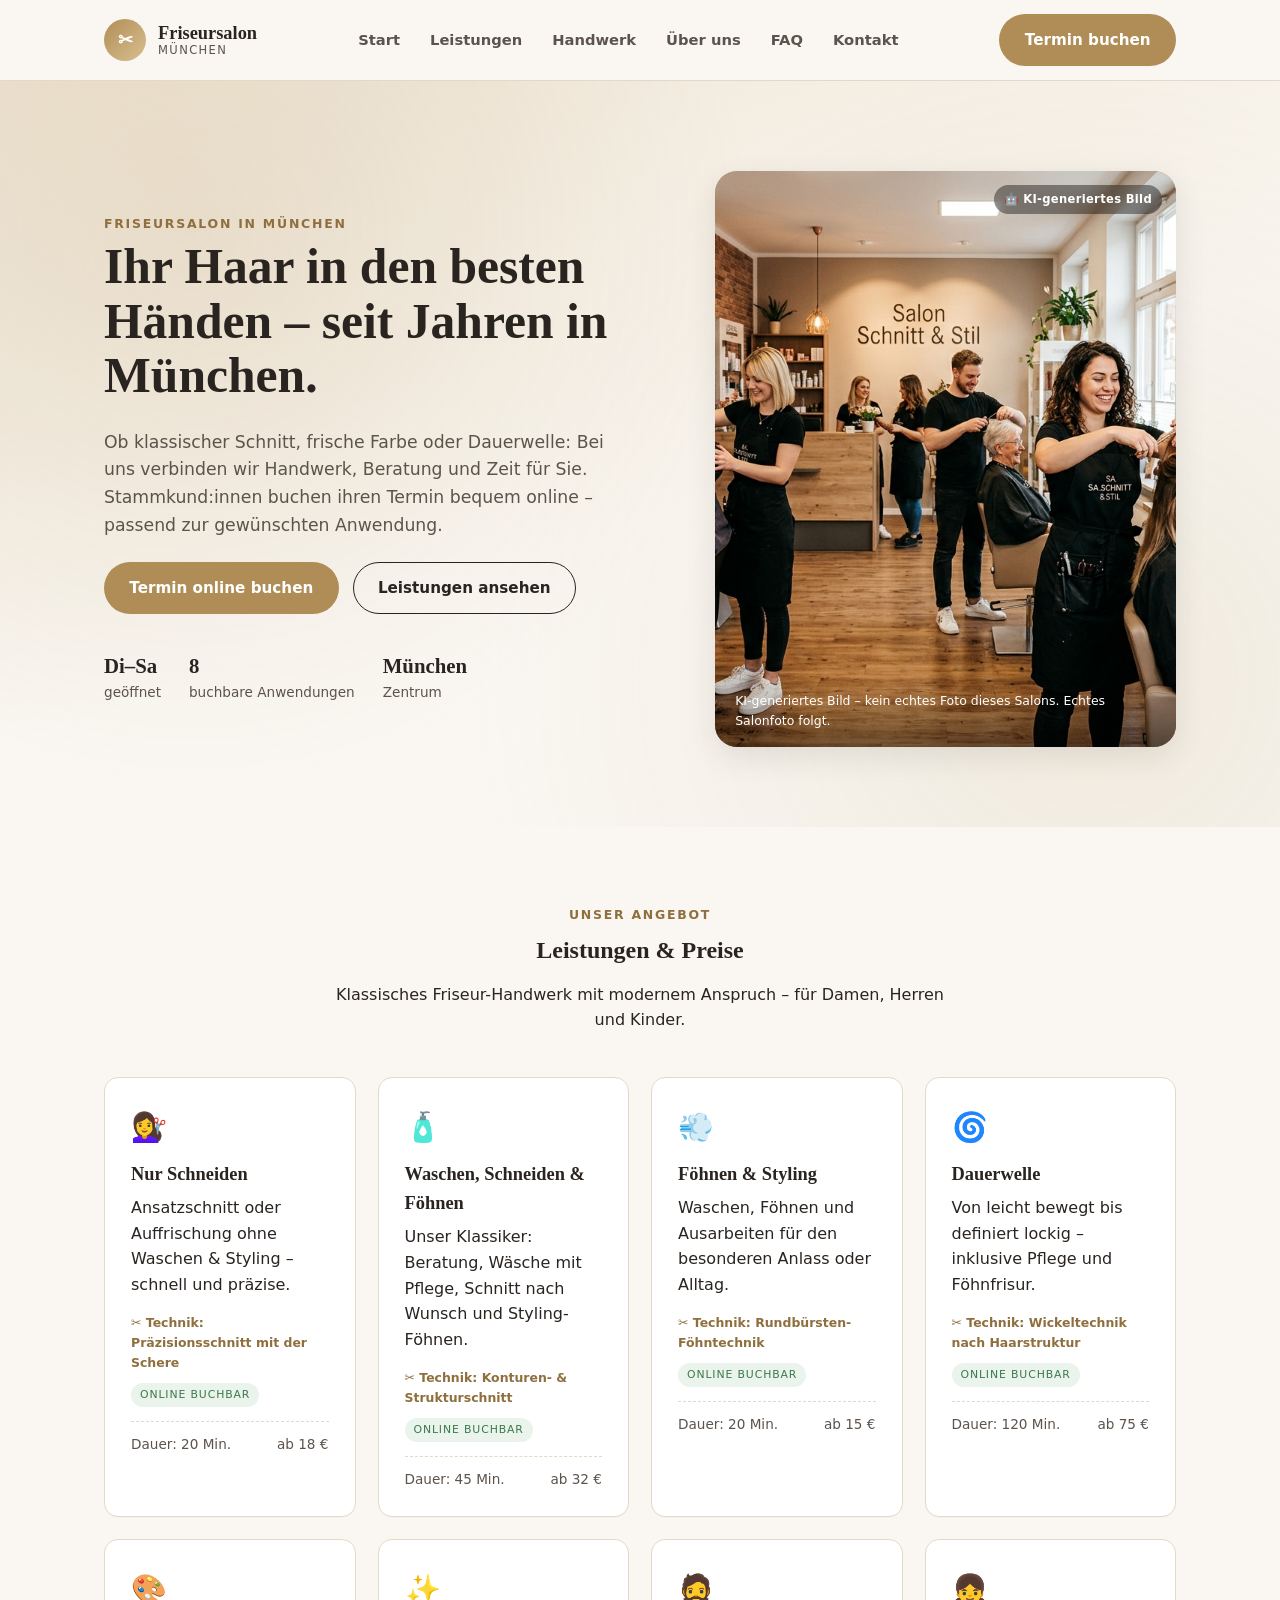
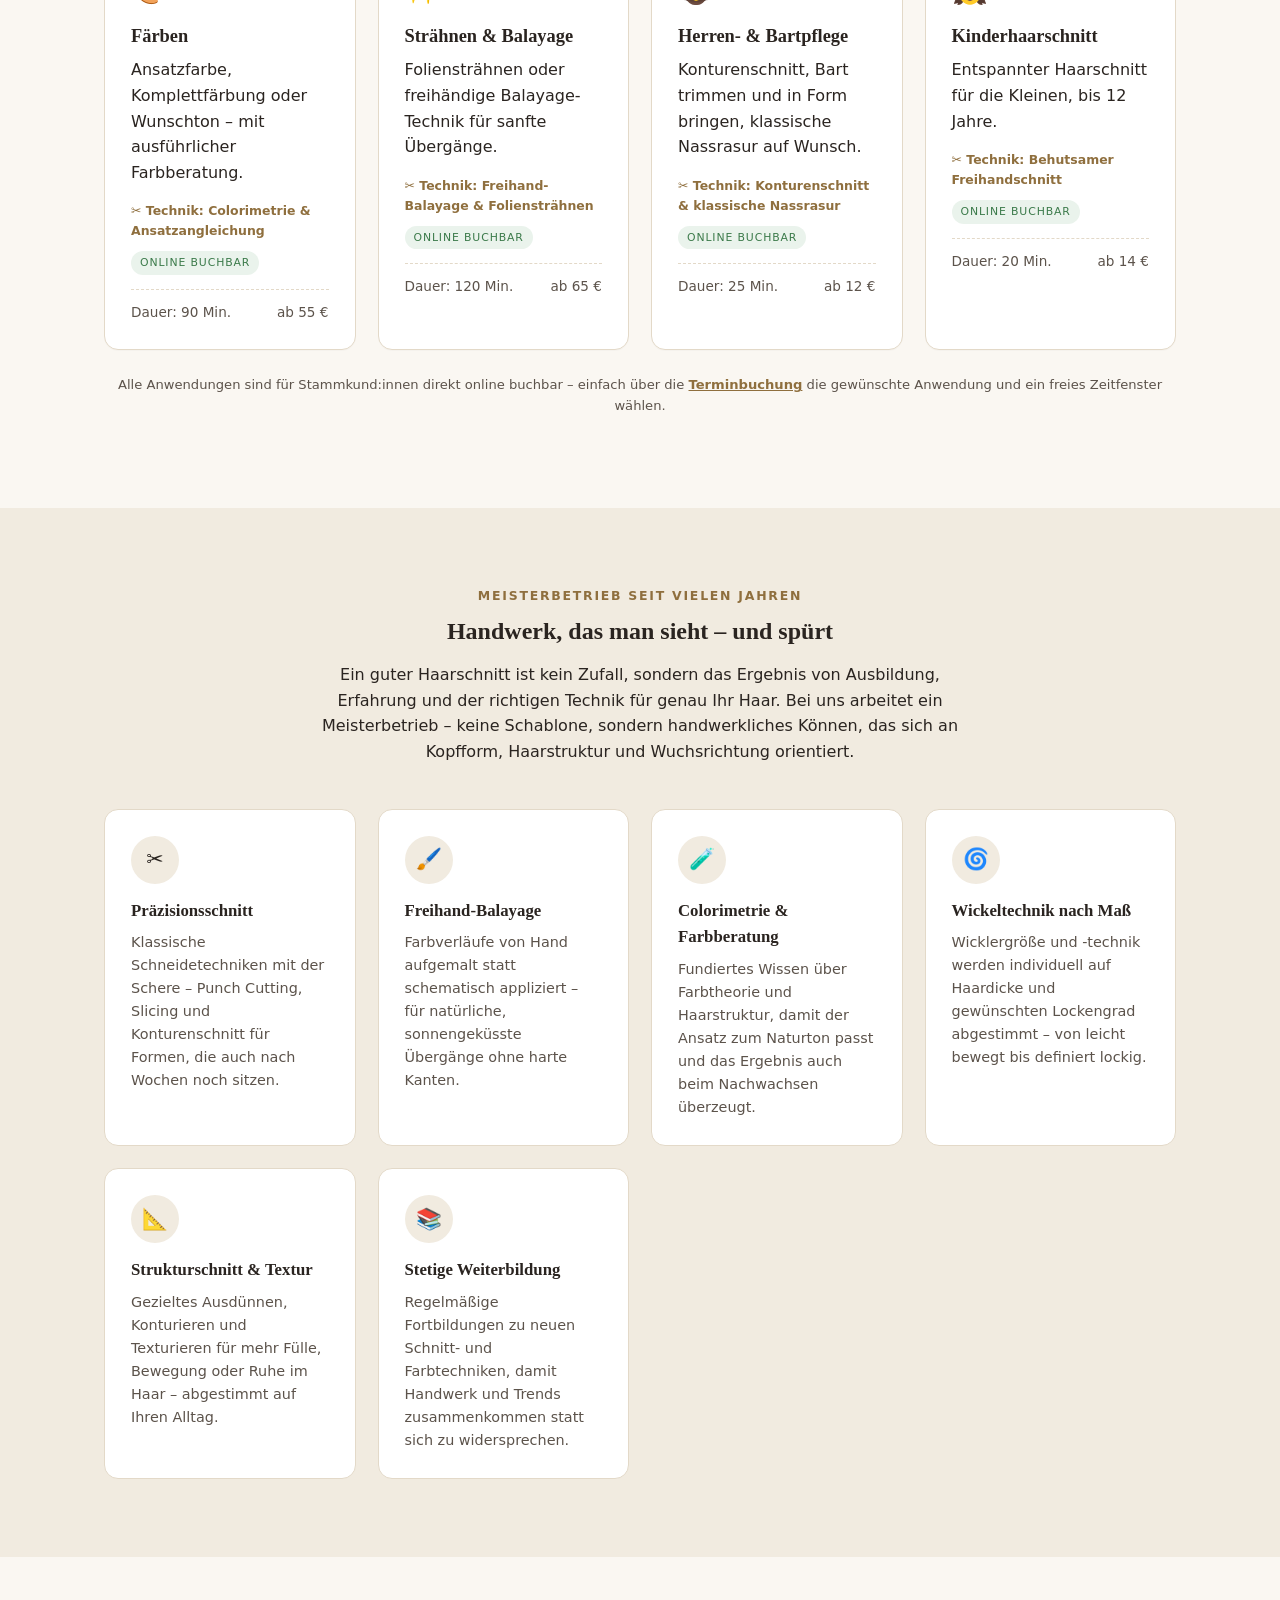
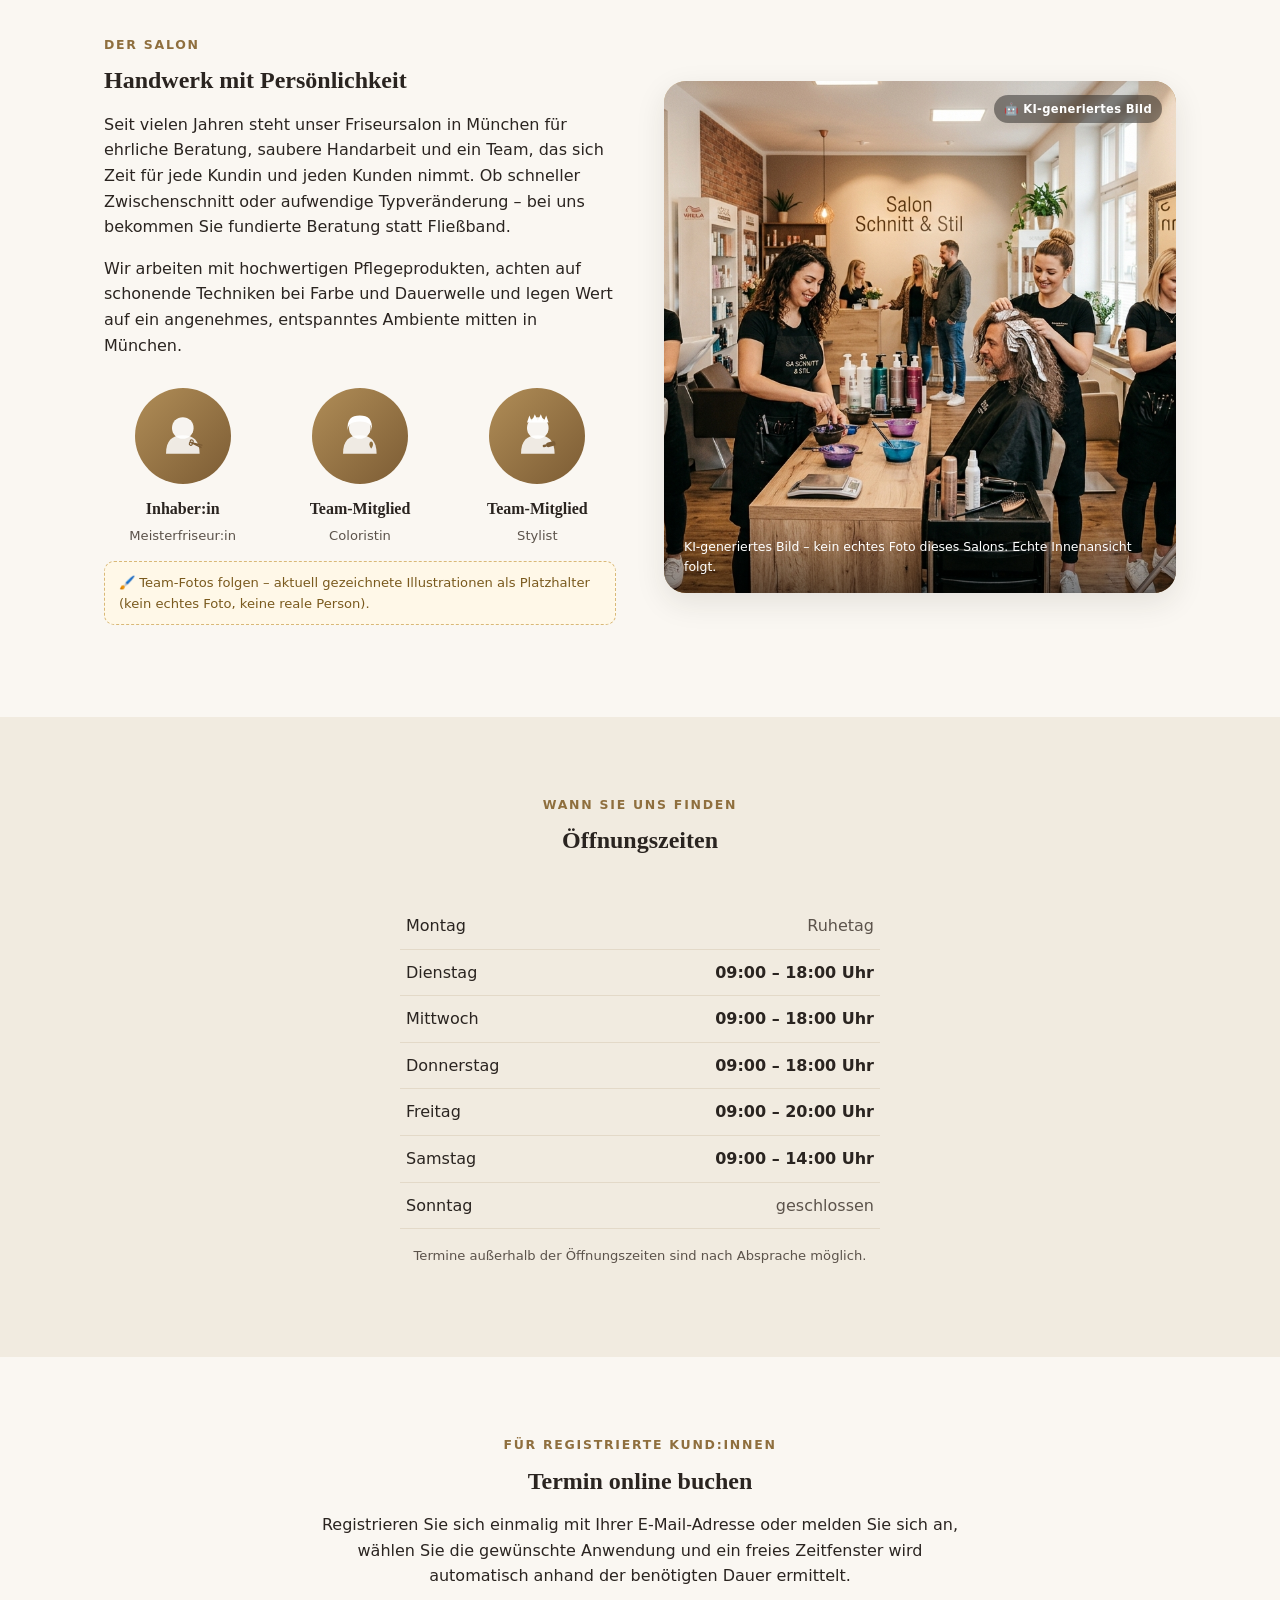
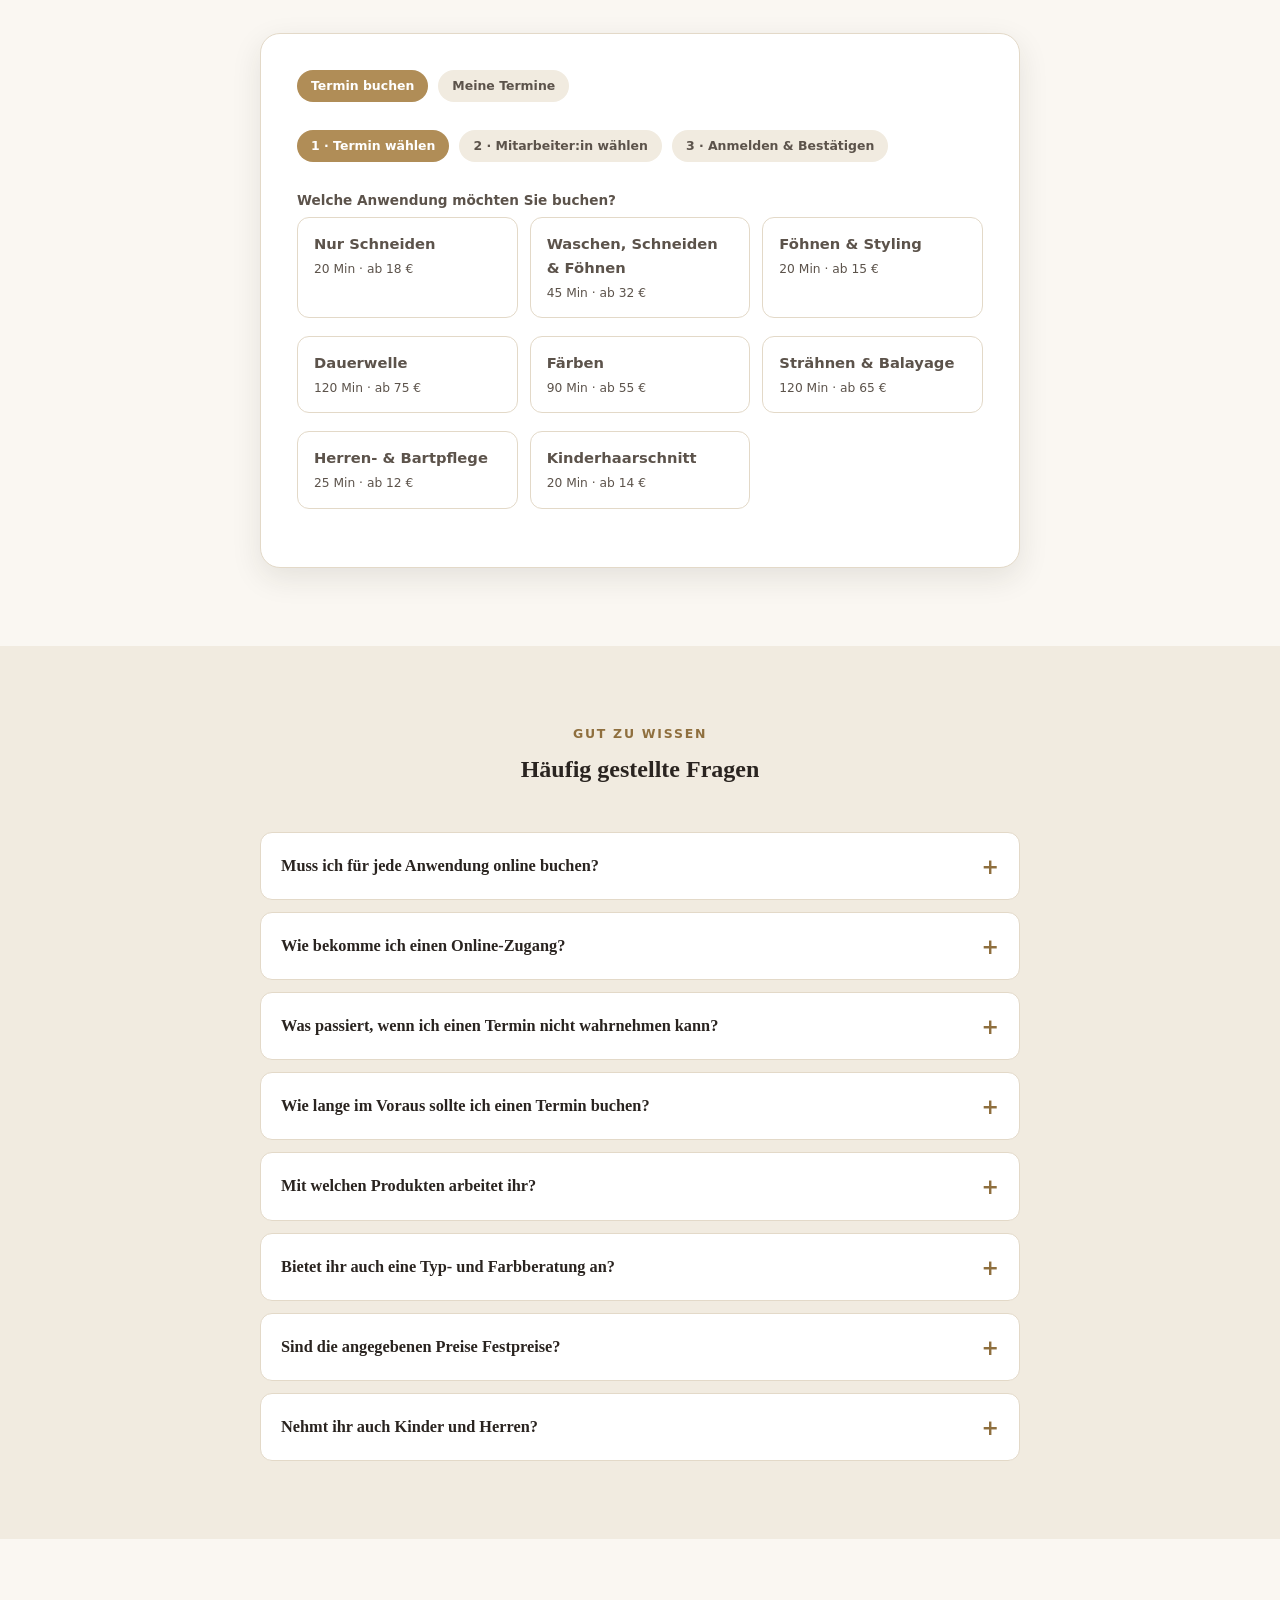
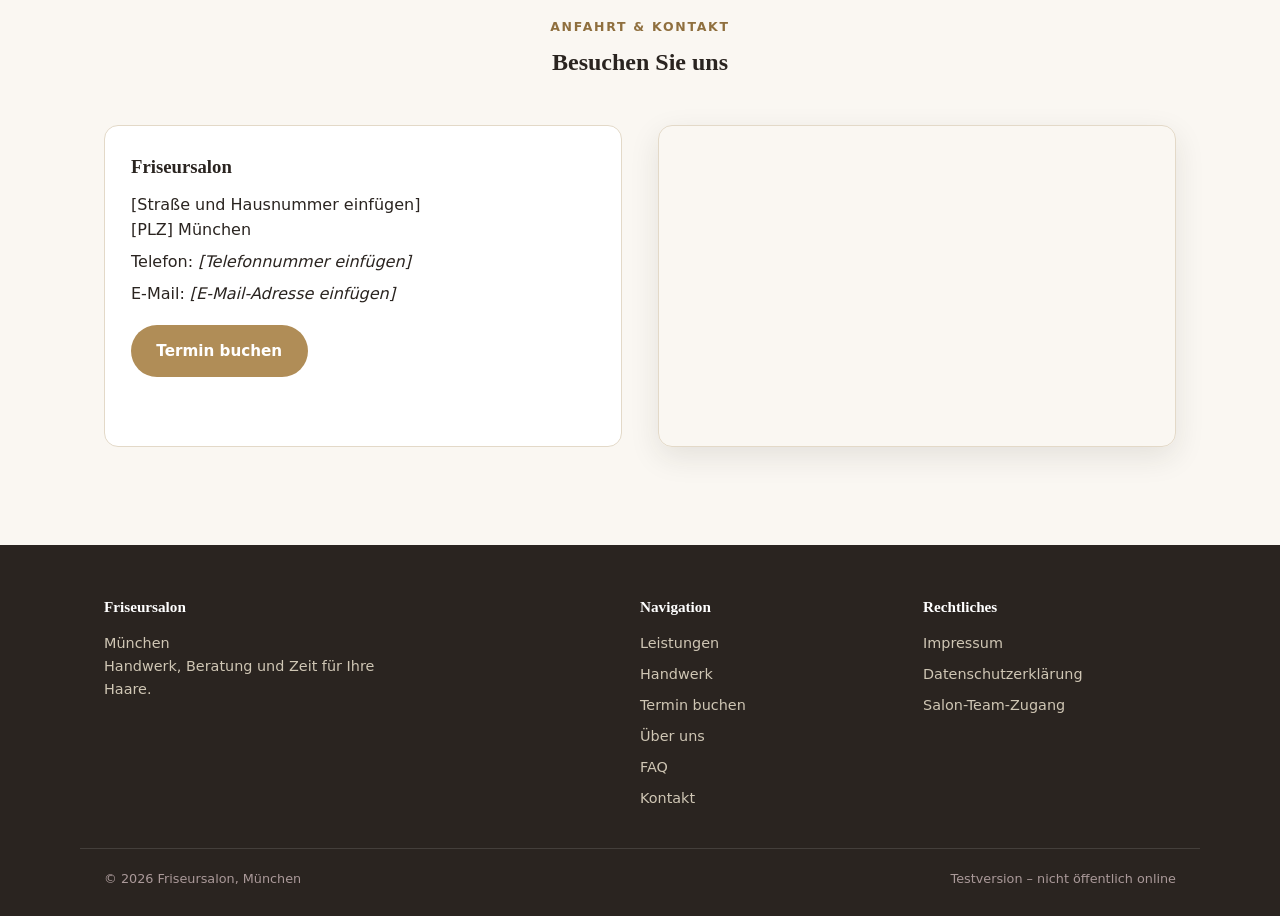
==== test/friseur/index.html @ 2033729d "Friseur-Testseite: Erlaeuterungstext unter dem Hero-Bild entfernen Co-Authored-By: Claude Sonnet 5 <" ====
<!DOCTYPE html>
<html lang="de">
<head>
<meta charset="UTF-8">
<meta name="viewport" content="width=device-width, initial-scale=1.0">
<title>Friseursalon – München</title>
<meta name="description" content="Friseursalon in München. Schneiden, Föhnen, Dauerwelle, Färben – Termine bequem online buchen.">
<meta name="robots" content="noindex, nofollow">
<link rel="icon" href="data:image/svg+xml,%3Csvg xmlns='http://www.w3.org/2000/svg' viewBox='0 0 100 100'%3E%3Ctext y='.9em' font-size='90'%3E%E2%9C%82%EF%B8%8F%3C/text%3E%3C/svg%3E">
<link rel="stylesheet" href="styles.css">
</head>
<body>

<!-- ===================== HEADER / NAV ===================== -->
<header class="site-header">
  <nav class="nav">
    <a href="#home" class="brand">
      <span class="brand-mark">✂</span>
      <span class="brand-text"><strong>Friseursalon</strong><span>München</span></span>
    </a>
    <button class="nav-toggle" id="nav-toggle" aria-label="Menü öffnen">☰</button>
    <ul class="nav-links" id="nav-links">
      <li><a href="#home">Start</a></li>
      <li><a href="#leistungen">Leistungen</a></li>
      <li><a href="#handwerk">Handwerk</a></li>
      <li><a href="#ueber-uns">Über uns</a></li>
      <li><a href="#faq">FAQ</a></li>
      <li><a href="#kontakt">Kontakt</a></li>
    </ul>
    <div class="nav-actions" id="nav-user"></div>
  </nav>
</header>

<main id="site-main">

  <!-- ===================== HERO ===================== -->
  <section id="home" class="hero">
    <div class="container hero-grid">
      <div>
        <span class="eyebrow">Friseursalon in München</span>
        <h1>Ihr Haar in den besten Händen – seit Jahren in München.</h1>
        <p class="lead">
          Ob klassischer Schnitt, frische Farbe oder Dauerwelle: Bei uns
          verbinden wir Handwerk, Beratung und Zeit für Sie. Stammkund:innen buchen
          ihren Termin bequem online – passend zur gewünschten Anwendung.
        </p>
        <div class="hero-cta">
          <a href="#termin" class="btn btn-primary">Termin online buchen</a>
          <a href="#leistungen" class="btn btn-outline">Leistungen ansehen</a>
        </div>
        <div class="hero-meta">
          <div><strong>Di–Sa</strong>geöffnet</div>
          <div><strong>8</strong>buchbare Anwendungen</div>
          <div><strong>München</strong>Zentrum</div>
        </div>
      </div>
      <div>
        <div class="hero-visual hero-visual--photo">
          <span class="illustration-tag">🤖 KI-generiertes Bild</span>
          <img src="images/hero-salon-ki.jpg" alt="KI-generiertes Bild: Friseurteam beim Schneiden und Föhnen im Salon" loading="lazy">
          <div class="caption">KI-generiertes Bild – kein echtes Foto dieses Salons. Echtes Salonfoto folgt.</div>
        </div>
      </div>
    </div>
  </section>

  <!-- ===================== LEISTUNGEN ===================== -->
  <section id="leistungen">
    <div class="container">
      <div class="section-head">
        <span class="eyebrow">Unser Angebot</span>
        <h2>Leistungen &amp; Preise</h2>
        <p>Klassisches Friseur-Handwerk mit modernem Anspruch – für Damen, Herren und Kinder.</p>
      </div>

      <div class="services-grid">
        <div class="service-card">
          <div class="icon">💇‍♀️</div>
          <h3>Nur Schneiden</h3>
          <p>Ansatzschnitt oder Auffrischung ohne Waschen &amp; Styling – schnell und präzise.</p>
          <span class="technique-tag">✂️ Technik: Präzisionsschnitt mit der Schere</span>
          <span class="badge-bookable">Online buchbar</span>
          <div class="meta"><span>Dauer: 20 Min.</span><span>ab 18 €</span></div>
        </div>

        <div class="service-card">
          <div class="icon">🧴</div>
          <h3>Waschen, Schneiden &amp; Föhnen</h3>
          <p>Unser Klassiker: Beratung, Wäsche mit Pflege, Schnitt nach Wunsch und Styling-Föhnen.</p>
          <span class="technique-tag">✂️ Technik: Konturen- &amp; Strukturschnitt</span>
          <span class="badge-bookable">Online buchbar</span>
          <div class="meta"><span>Dauer: 45 Min.</span><span>ab 32 €</span></div>
        </div>

        <div class="service-card">
          <div class="icon">💨</div>
          <h3>Föhnen &amp; Styling</h3>
          <p>Waschen, Föhnen und Ausarbeiten für den besonderen Anlass oder Alltag.</p>
          <span class="technique-tag">✂️ Technik: Rundbürsten-Föhntechnik</span>
          <span class="badge-bookable">Online buchbar</span>
          <div class="meta"><span>Dauer: 20 Min.</span><span>ab 15 €</span></div>
        </div>

        <div class="service-card">
          <div class="icon">🌀</div>
          <h3>Dauerwelle</h3>
          <p>Von leicht bewegt bis definiert lockig – inklusive Pflege und Föhnfrisur.</p>
          <span class="technique-tag">✂️ Technik: Wickeltechnik nach Haarstruktur</span>
          <span class="badge-bookable">Online buchbar</span>
          <div class="meta"><span>Dauer: 120 Min.</span><span>ab 75 €</span></div>
        </div>

        <div class="service-card">
          <div class="icon">🎨</div>
          <h3>Färben</h3>
          <p>Ansatzfarbe, Komplettfärbung oder Wunschton – mit ausführlicher Farbberatung.</p>
          <span class="technique-tag">✂️ Technik: Colorimetrie &amp; Ansatzangleichung</span>
          <span class="badge-bookable">Online buchbar</span>
          <div class="meta"><span>Dauer: 90 Min.</span><span>ab 55 €</span></div>
        </div>

        <div class="service-card">
          <div class="icon">✨</div>
          <h3>Strähnen &amp; Balayage</h3>
          <p>Foliensträhnen oder freihändige Balayage-Technik für sanfte Übergänge.</p>
          <span class="technique-tag">✂️ Technik: Freihand-Balayage &amp; Foliensträhnen</span>
          <span class="badge-bookable">Online buchbar</span>
          <div class="meta"><span>Dauer: 120 Min.</span><span>ab 65 €</span></div>
        </div>

        <div class="service-card">
          <div class="icon">🧔</div>
          <h3>Herren- &amp; Bartpflege</h3>
          <p>Konturenschnitt, Bart trimmen und in Form bringen, klassische Nassrasur auf Wunsch.</p>
          <span class="technique-tag">✂️ Technik: Konturenschnitt &amp; klassische Nassrasur</span>
          <span class="badge-bookable">Online buchbar</span>
          <div class="meta"><span>Dauer: 25 Min.</span><span>ab 12 €</span></div>
        </div>

        <div class="service-card">
          <div class="icon">👧</div>
          <h3>Kinderhaarschnitt</h3>
          <p>Entspannter Haarschnitt für die Kleinen, bis 12 Jahre.</p>
          <span class="technique-tag">✂️ Technik: Behutsamer Freihandschnitt</span>
          <span class="badge-bookable">Online buchbar</span>
          <div class="meta"><span>Dauer: 20 Min.</span><span>ab 14 €</span></div>
        </div>
      </div>

      <p class="hint" style="margin-top:24px; text-align:center;">
        Alle Anwendungen sind für Stammkund:innen direkt online buchbar –
        einfach über die <a href="#termin" style="color:var(--gold-dark); font-weight:600;">Terminbuchung</a> die
        gewünschte Anwendung und ein freies Zeitfenster wählen.
      </p>
    </div>
  </section>

  <!-- ===================== HANDWERK & TECHNIK ===================== -->
  <section id="handwerk" class="alt">
    <div class="container">
      <div class="section-head">
        <span class="eyebrow">Meisterbetrieb seit vielen Jahren</span>
        <h2>Handwerk, das man sieht &ndash; und spürt</h2>
        <p>
          Ein guter Haarschnitt ist kein Zufall, sondern das Ergebnis von Ausbildung, Erfahrung
          und der richtigen Technik für genau Ihr Haar. Bei uns arbeitet ein Meisterbetrieb –
          keine Schablone, sondern handwerkliches Können, das sich an Kopfform, Haarstruktur und
          Wuchsrichtung orientiert.
        </p>
      </div>

      <div class="craft-grid">
        <div class="craft-card">
          <div class="craft-icon">✂️</div>
          <h3>Präzisionsschnitt</h3>
          <p>Klassische Schneidetechniken mit der Schere – Punch Cutting, Slicing und Konturenschnitt
            für Formen, die auch nach Wochen noch sitzen.</p>
        </div>
        <div class="craft-card">
          <div class="craft-icon">🖌️</div>
          <h3>Freihand-Balayage</h3>
          <p>Farbverläufe von Hand aufgemalt statt schematisch appliziert – für natürliche,
            sonnengeküsste Übergänge ohne harte Kanten.</p>
        </div>
        <div class="craft-card">
          <div class="craft-icon">🧪</div>
          <h3>Colorimetrie &amp; Farbberatung</h3>
          <p>Fundiertes Wissen über Farbtheorie und Haarstruktur, damit der Ansatz zum Naturton
            passt und das Ergebnis auch beim Nachwachsen überzeugt.</p>
        </div>
        <div class="craft-card">
          <div class="craft-icon">🌀</div>
          <h3>Wickeltechnik nach Maß</h3>
          <p>Wicklergröße und -technik werden individuell auf Haardicke und gewünschten
            Lockengrad abgestimmt – von leicht bewegt bis definiert lockig.</p>
        </div>
        <div class="craft-card">
          <div class="craft-icon">📐</div>
          <h3>Strukturschnitt &amp; Textur</h3>
          <p>Gezieltes Ausdünnen, Konturieren und Texturieren für mehr Fülle, Bewegung oder
            Ruhe im Haar – abgestimmt auf Ihren Alltag.</p>
        </div>
        <div class="craft-card">
          <div class="craft-icon">📚</div>
          <h3>Stetige Weiterbildung</h3>
          <p>Regelmäßige Fortbildungen zu neuen Schnitt- und Farbtechniken, damit Handwerk und
            Trends zusammenkommen statt sich zu widersprechen.</p>
        </div>
      </div>
    </div>
  </section>

  <!-- ===================== ÜBER UNS ===================== -->
  <section id="ueber-uns">
    <div class="container about-grid">
      <div>
        <span class="eyebrow">Der Salon</span>
        <h2>Handwerk mit Persönlichkeit</h2>
        <p>
          Seit vielen Jahren steht unser Friseursalon in München für
          ehrliche Beratung, saubere Handarbeit und ein Team, das sich Zeit für jede Kundin
          und jeden Kunden nimmt. Ob schneller Zwischenschnitt oder aufwendige Typveränderung –
          bei uns bekommen Sie fundierte Beratung statt Fließband.
        </p>
        <p>
          Wir arbeiten mit hochwertigen Pflegeprodukten, achten auf schonende Techniken bei
          Farbe und Dauerwelle und legen Wert auf ein angenehmes, entspanntes Ambiente
          mitten in München.
        </p>
        <div class="team-grid">
          <div class="team-card">
            <div class="avatar">
              <svg viewBox="0 0 96 96" xmlns="http://www.w3.org/2000/svg" role="img" aria-label="Illustration: Inhaber:in, Meisterfriseur:in">
                <path d="M20 78 C20 56, 30 47, 48 47 C66 47, 76 56, 76 78 Z" fill="rgba(255,255,255,.85)"/>
                <circle cx="48" cy="35" r="18" fill="rgba(255,255,255,.92)"/>
                <path d="M30 30 C30 16, 66 16, 66 30 C 66 24, 58 20, 48 20 C 38 20, 30 24, 30 30 Z" fill="rgba(255,255,255,1)"/>
                <g transform="translate(64,60) rotate(20)">
                  <path d="M0 0 L16 2 M0 0 L16 -2" stroke="#7c5c34" stroke-width="2.4" stroke-linecap="round"/>
                  <circle cx="-2" cy="2" r="2.6" fill="none" stroke="#7c5c34" stroke-width="1.8"/>
                  <circle cx="-2" cy="-2" r="2.6" fill="none" stroke="#7c5c34" stroke-width="1.8"/>
                </g>
              </svg>
            </div>
            <h4>Inhaber:in</h4>
            <span>Meisterfriseur:in</span>
          </div>
          <div class="team-card">
            <div class="avatar">
              <svg viewBox="0 0 96 96" xmlns="http://www.w3.org/2000/svg" role="img" aria-label="Illustration: Team-Mitglied, Coloristin">
                <path d="M20 78 C20 56, 30 47, 48 47 C66 47, 76 56, 76 78 Z" fill="rgba(255,255,255,.85)"/>
                <circle cx="48" cy="35" r="18" fill="rgba(255,255,255,.92)"/>
                <path d="M28 40 C26 20, 34 14, 48 14 C 62 14, 70 20, 68 40 C 68 30, 64 24, 48 24 C 32 24, 28 30, 28 40 Z" fill="rgba(255,255,255,1)"/>
                <path d="M64 62 C64 56, 70 56, 70 62 C 70 66, 67 69, 67 69 C 67 69, 64 66, 64 62 Z" fill="#8f6f3e"/>
              </svg>
            </div>
            <h4>Team-Mitglied</h4>
            <span>Coloristin</span>
          </div>
          <div class="team-card">
            <div class="avatar">
              <svg viewBox="0 0 96 96" xmlns="http://www.w3.org/2000/svg" role="img" aria-label="Illustration: Team-Mitglied, Stylist">
                <path d="M20 78 C20 56, 30 47, 48 47 C66 47, 76 56, 76 78 Z" fill="rgba(255,255,255,.85)"/>
                <circle cx="48" cy="35" r="18" fill="rgba(255,255,255,.92)"/>
                <path d="M30 26 L34 14 L38 24 L43 12 L48 23 L53 12 L58 24 L62 14 L66 26 Z" fill="rgba(255,255,255,1)"/>
                <g transform="translate(62,64) rotate(-15)">
                  <rect x="0" y="-4" width="16" height="8" rx="4" fill="#7c5c34"/>
                  <rect x="-6" y="-2" width="7" height="4" rx="2" fill="#7c5c34"/>
                </g>
              </svg>
            </div>
            <h4>Team-Mitglied</h4>
            <span>Stylist</span>
          </div>
        </div>
        <p class="photo-note">🖌️ Team-Fotos folgen – aktuell gezeichnete Illustrationen als Platzhalter (kein echtes Foto, keine reale Person).</p>
      </div>
      <div>
        <div class="hero-visual hero-visual--photo" style="aspect-ratio:1/1;">
          <span class="illustration-tag">🤖 KI-generiertes Bild</span>
          <img src="images/salon-innen-ki.jpg" alt="KI-generiertes Bild: Innenansicht eines Friseursalons mit Team bei der Arbeit" loading="lazy">
          <div class="caption">KI-generiertes Bild – kein echtes Foto dieses Salons. Echte Innenansicht folgt.</div>
        </div>
      </div>
    </div>
  </section>

  <!-- ===================== ÖFFNUNGSZEITEN ===================== -->
  <section id="oeffnungszeiten" class="alt">
    <div class="container">
      <div class="section-head">
        <span class="eyebrow">Wann Sie uns finden</span>
        <h2>Öffnungszeiten</h2>
      </div>
      <table class="hours-table">
        <tr class="closed"><td>Montag</td><td>Ruhetag</td></tr>
        <tr><td>Dienstag</td><td>09:00 – 18:00 Uhr</td></tr>
        <tr><td>Mittwoch</td><td>09:00 – 18:00 Uhr</td></tr>
        <tr><td>Donnerstag</td><td>09:00 – 18:00 Uhr</td></tr>
        <tr><td>Freitag</td><td>09:00 – 20:00 Uhr</td></tr>
        <tr><td>Samstag</td><td>09:00 – 14:00 Uhr</td></tr>
        <tr class="closed"><td>Sonntag</td><td>geschlossen</td></tr>
      </table>
      <p class="hint" style="text-align:center; margin-top:16px;">
        Termine außerhalb der Öffnungszeiten sind nach Absprache möglich.
      </p>
    </div>
  </section>

  <!-- ===================== TERMINBUCHUNG ===================== -->
  <section id="termin">
    <div class="container">
      <div class="section-head">
        <span class="eyebrow">Für registrierte Kund:innen</span>
        <h2>Termin online buchen</h2>
        <p>Registrieren Sie sich einmalig mit Ihrer E-Mail-Adresse oder melden Sie sich an,
          wählen Sie die gewünschte Anwendung und ein freies Zeitfenster wird automatisch
          anhand der benötigten Dauer ermittelt.</p>
      </div>
      <div class="booking-shell" id="booking-app">
        <!-- wird von script.js befüllt -->
      </div>
    </div>
  </section>

  <!-- ===================== FAQ ===================== -->
  <section id="faq" class="alt">
    <div class="container">
      <div class="section-head">
        <span class="eyebrow">Gut zu wissen</span>
        <h2>Häufig gestellte Fragen</h2>
      </div>
      <div class="faq-list">
        <details class="faq-item">
          <summary>Muss ich für jede Anwendung online buchen?</summary>
          <p>Die Online-Terminbuchung steht aktuell Stammkund:innen mit persönlichem Zugang zur
            Verfügung und deckt alle acht Anwendungen ab, die wir anbieten. Ohne Zugang erreichen
            Sie uns weiterhin ganz klassisch telefonisch oder im Salon.</p>
        </details>
        <details class="faq-item">
          <summary>Wie bekomme ich einen Online-Zugang?</summary>
          <p>Sprechen Sie uns einfach beim nächsten Besuch an oder rufen Sie uns an – wir legen
            Ihnen dann einen persönlichen Zugang für die Terminbuchung an.</p>
        </details>
        <details class="faq-item">
          <summary>Was passiert, wenn ich einen Termin nicht wahrnehmen kann?</summary>
          <p>Stornieren Sie den Termin bitte so früh wie möglich direkt online unter „Meine
            Termine" – dann können wir das Zeitfenster für andere Kund:innen wieder freigeben.</p>
        </details>
        <details class="faq-item">
          <summary>Wie lange im Voraus sollte ich einen Termin buchen?</summary>
          <p>Das hängt von der gewünschten Anwendung und Tageszeit ab. Für aufwendigere Termine
            wie Balayage, Strähnen oder Dauerwelle empfehlen wir, einige Tage im Voraus zu buchen.</p>
        </details>
        <details class="faq-item">
          <summary>Mit welchen Produkten arbeitet ihr?</summary>
          <p>Wir setzen auf hochwertige, professionelle Pflege- und Coloration-Produkte und
            beraten Sie gerne individuell zur passenden Pflege für Ihren Haartyp.</p>
        </details>
        <details class="faq-item">
          <summary>Bietet ihr auch eine Typ- und Farbberatung an?</summary>
          <p>Ja – jede Anwendung beginnt bei uns mit einer kurzen Beratung, damit Schnitt oder
            Farbe wirklich zu Ihrem Typ, Ihrer Haarstruktur und Ihrem Alltag passen.</p>
        </details>
        <details class="faq-item">
          <summary>Sind die angegebenen Preise Festpreise?</summary>
          <p>Die angegebenen Preise sind Richtpreise ab dem genannten Betrag und können je nach
            Haarlänge, -dichte und Aufwand variieren. Den genauen Preis nennen wir Ihnen vor
            Beginn der Behandlung.</p>
        </details>
        <details class="faq-item">
          <summary>Nehmt ihr auch Kinder und Herren?</summary>
          <p>Selbstverständlich – neben Damen-Anwendungen bieten wir eigene Leistungen für Herren
            (Konturenschnitt, Bartpflege, Nassrasur) und einen behutsamen Kinderhaarschnitt an.</p>
        </details>
      </div>
    </div>
  </section>

  <!-- ===================== KONTAKT ===================== -->
  <section id="kontakt">
    <div class="container">
      <div class="section-head">
        <span class="eyebrow">Anfahrt &amp; Kontakt</span>
        <h2>Besuchen Sie uns</h2>
      </div>
      <div class="contact-grid">
        <div class="contact-card">
          <h3>Friseursalon</h3>
          <p>[Straße und Hausnummer einfügen]<br>[PLZ] München</p>
          <p>Telefon: <em>[Telefonnummer einfügen]</em></p>
          <p>E-Mail: <em>[E-Mail-Adresse einfügen]</em></p>
          <p style="margin-top:18px;"><a href="#termin" class="btn btn-primary">Termin buchen</a></p>
        </div>
        <div class="map-embed">
          <iframe
            title="Karte München"
            src="https://www.openstreetmap.org/export/embed.html?bbox=11.4300%2C48.0600%2C11.7200%2C48.2200&layer=mapnik"
            loading="lazy">
          </iframe>
        </div>
      </div>
    </div>
  </section>

</main>

<!-- ===================== IMPRESSUM (eigene Seite) ===================== -->
<div id="impressum" class="legal-page hidden">
  <div class="container">
    <a href="#home" class="legal-back">← Zurück zur Startseite</a>
    <h1>Impressum</h1>

    <h2>Angaben gemäß § 5 Digitale-Dienste-Gesetz (DDG)</h2>
    <p>
      [Name des Betriebs einfügen]<br>
      [Inhaber:in einfügen]<br>
      [Straße und Hausnummer einfügen]<br>
      [PLZ] München
    </p>

    <h2>Kontakt</h2>
    <p>
      Telefon: [Telefonnummer einfügen]<br>
      E-Mail: [E-Mail-Adresse einfügen]
    </p>

    <h2>Umsatzsteuer-ID</h2>
    <p>
      Umsatzsteuer-Identifikationsnummer gemäß § 27a Umsatzsteuergesetz:<br>
      [USt-IdNr. einfügen, falls vorhanden]
    </p>
    <p class="hint">
      Hinweis: Ab Dezember 2026 wird zusätzlich die Angabe einer bundeseinheitlichen
      Wirtschafts-Identifikationsnummer (W-IdNr.) im Impressum verpflichtend. Sobald diese
      vom Bundeszentralamt für Steuern vergeben wurde, bitte hier ergänzen.
    </p>

    <h2>Zuständige Handwerkskammer</h2>
    <p>
      [Name und Anschrift der zuständigen Handwerkskammer einfügen]<br>
      [Betriebsnummer / Eintragung einfügen, falls zutreffend]
    </p>

    <h2>Berufsbezeichnung und berufsrechtliche Regelungen</h2>
    <p>
      Berufsbezeichnung: Friseurmeister, verliehen in der Bundesrepublik Deutschland.<br>
      Das Friseurhandwerk ist ein zulassungspflichtiges Handwerk der Anlage A zur
      Handwerksordnung (HwO). Es gelten die berufsrechtlichen Regelungen der
      Handwerksordnung, einsehbar unter
      <a href="https://www.gesetze-im-internet.de/hwo/" target="_blank" rel="noopener">www.gesetze-im-internet.de/hwo</a>,
      erlassen durch die Bundesrepublik Deutschland.
    </p>

    <h2>Redaktionell verantwortlich</h2>
    <p>[Name einfügen], Anschrift wie oben.</p>

    <h2>EU-Streitschlichtung</h2>
    <p>
      Die frühere EU-Plattform zur Online-Streitbeilegung (OS-Plattform) wurde von der
      Europäischen Kommission zum 20. Juli 2025 endgültig abgeschaltet (Verordnung (EU)
      2024/3228); ein entsprechender Hinweis- und Verlinkungspflicht besteht seitdem nicht
      mehr. Bei Fragen oder Beschwerden erreichen Sie uns direkt über die oben genannten
      Kontaktdaten.
    </p>

    <h2>Verbraucherstreitbeilegung / Universalschlichtungsstelle</h2>
    <p>
      Wir sind nicht bereit oder verpflichtet, an Streitbeilegungsverfahren vor einer
      Verbraucherschlichtungsstelle teilzunehmen. <em>[bitte prüfen und ggf. anpassen]</em>
    </p>

    <div class="alert alert-info" style="margin-top:30px;">
      Hinweis: Dies ist ein <strong>Muster-Impressum</strong> für den ersten Testlauf. Bitte die
      eckig geklammerten Platzhalter mit den echten Firmendaten (genaue Adresse, Telefon,
      E-Mail, ggf. USt-IdNr. und Handwerkskammer-Eintragung) ersetzen, bevor die Seite live geht.
      Stand und Rechtsgrundlage orientieren sich an der
      <a href="https://www.deutsche-handwerks-zeitung.de/impressum-wer-es-braucht-und-was-drinstehen-muss-168678/" target="_blank" rel="noopener">DHZ-Fachartikel vom 31.01.2026</a>
      (u. a. TMG → DDG, Wegfall der EU-Streitschlichtung, W-IdNr. ab Dezember 2026).
    </div>
  </div>
</div>

<!-- ===================== DATENSCHUTZ (eigene Seite) ===================== -->
<div id="datenschutz" class="legal-page hidden">
  <div class="container">
    <a href="#home" class="legal-back">← Zurück zur Startseite</a>
    <h1>Datenschutzerklärung</h1>

    <h2>1. Verantwortlicher</h2>
    <p>
      Verantwortlicher im Sinne der Datenschutz-Grundverordnung (DSGVO) ist:<br>
      [Name einfügen], Friseursalon, [Straße und Hausnummer einfügen], [PLZ] München<br>
      Telefon: [Telefonnummer einfügen] · E-Mail: [E-Mail-Adresse einfügen]
    </p>

    <h2>2. Allgemeines zur Datenverarbeitung</h2>
    <p>
      Wir verarbeiten personenbezogene Daten unserer Nutzer grundsätzlich nur, soweit dies zur
      Bereitstellung einer funktionsfähigen Website sowie unserer Inhalte und Leistungen
      erforderlich ist. Die Verarbeitung erfolgt regelmäßig nur nach Einwilligung des Nutzers
      (Art. 6 Abs. 1 lit. a DSGVO) oder auf gesetzlicher Grundlage (Art. 6 Abs. 1 lit. b, f DSGVO).
    </p>

    <h2>3. Hosting &amp; Server-Logfiles</h2>
    <p>
      Beim Aufruf dieser Website erhebt der Hosting-Anbieter automatisch Informationen in
      sogenannten Server-Logfiles, die Ihr Browser übermittelt (z. B. IP-Adresse, Datum und
      Uhrzeit der Anfrage, verwendeter Browser). Eine Zusammenführung dieser Daten mit anderen
      Datenquellen findet nicht statt. <em>[Hosting-Anbieter nach Auswahl ergänzen]</em>
    </p>

    <h2>4. Terminbuchung für registrierte Kund:innen</h2>
    <p>
      Für die Online-Terminbuchung ist eine einmalige Registrierung mit E-Mail-Adresse und
      selbst gewähltem Passwort erforderlich. Verarbeitet werden dabei: Anmeldedaten
      (E-Mail-Adresse), Name, gebuchte Anwendung sowie Datum und Uhrzeit des Termins. Diese
      Daten werden ausschließlich zur Terminverwaltung und -bestätigung genutzt (Art. 6
      Abs. 1 lit. b DSGVO – Erfüllung des Behandlungsvertrags) und nicht an Dritte
      weitergegeben.
    </p>
    <p>
      Anmelde- und Buchungsdaten werden bei unserem Datenbank-Dienstleister
      <strong>Supabase</strong> (Supabase Inc.) serverseitig gespeichert und durch
      Zugriffsregeln (Row-Level-Security) so abgesichert, dass jede Person ausschließlich
      ihre eigenen Daten einsehen kann. <em>[Serverstandort/Subunternehmer-Vereinbarung
      (AVV) mit Supabase nach Einrichtung ergänzen]</em>
    </p>

    <h2>5. Kontaktaufnahme</h2>
    <p>
      Bei Kontaktaufnahme per Telefon oder E-Mail werden die uns mitgeteilten Daten (u. a.
      Kontaktdaten, Nachrichteninhalt) zur Bearbeitung der Anfrage gespeichert und verarbeitet
      (Art. 6 Abs. 1 lit. b, f DSGVO).
    </p>

    <h2>6. Externe Kartenanzeige (OpenStreetMap)</h2>
    <p>
      Zur Darstellung unseres Standorts binden wir eine Karte von OpenStreetMap ein. Beim
      Aufruf dieser Seite kann eine Verbindung zu Servern der OpenStreetMap Foundation
      hergestellt und dabei Ihre IP-Adresse übertragen werden. Weitere Informationen:
      <a href="https://wiki.osmfoundation.org/wiki/Privacy_Policy" target="_blank" rel="noopener">
        osmfoundation.org/Privacy_Policy</a>.
    </p>

    <h2>7. Ihre Rechte</h2>
    <p>
      Sie haben jederzeit das Recht auf Auskunft, Berichtigung, Löschung, Einschränkung der
      Verarbeitung, Datenübertragbarkeit sowie Widerspruch gegen die Verarbeitung Ihrer
      personenbezogenen Daten. Wenden Sie sich hierzu an die oben genannte Kontaktadresse.
      Zudem besteht ein Beschwerderecht bei der zuständigen Aufsichtsbehörde.
    </p>

    <h2>8. Speicherdauer</h2>
    <p>
      Personenbezogene Daten werden nur so lange gespeichert, wie es für die genannten Zwecke
      erforderlich ist oder gesetzliche Aufbewahrungsfristen dies vorschreiben.
    </p>

    <div class="alert alert-info" style="margin-top:30px;">
      Hinweis: Dies ist eine <strong>Muster-Datenschutzerklärung</strong> für den ersten
      Testlauf, orientiert an gängigen Vorlagen für Friseur-/Dienstleistungswebseiten.
      Vor dem Livegang sollte sie an die tatsächlich eingesetzten Tools (Hosting, ggf.
      echtes Buchungssystem, Newsletter etc.) angepasst und juristisch geprüft werden.
    </div>
  </div>
</div>

<!-- ===================== SALON-TEAM: ALLE BUCHUNGEN EINES TAGES ===================== -->
<div id="salon" class="legal-page hidden">
  <div class="container">
    <a href="#home" class="legal-back">← Zurück zur Startseite</a>
    <h1>Salon-Übersicht</h1>
    <p class="hint" style="margin-bottom:24px;">
      Interner Bereich fürs Team – hier sehen Sie alle gebuchten Termine aller Kund:innen für einen Tag.
    </p>
    <div class="booking-shell" id="admin-app" style="margin:0;">
      <!-- wird von script.js befüllt -->
    </div>
  </div>
</div>

<!-- ===================== FOOTER ===================== -->
<footer>
  <div class="container footer-grid">
    <div>
      <h4>Friseursalon</h4>
      <p style="color:#cfc6b4; font-size:.9rem; max-width:32ch;">
        München<br>
        Handwerk, Beratung und Zeit für Ihre Haare.
      </p>
    </div>
    <div>
      <h4>Navigation</h4>
      <a href="#leistungen">Leistungen</a>
      <a href="#handwerk">Handwerk</a>
      <a href="#termin">Termin buchen</a>
      <a href="#ueber-uns">Über uns</a>
      <a href="#faq">FAQ</a>
      <a href="#kontakt">Kontakt</a>
    </div>
    <div>
      <h4>Rechtliches</h4>
      <a href="#impressum">Impressum</a>
      <a href="#datenschutz">Datenschutzerklärung</a>
      <a href="#salon">Salon-Team-Zugang</a>
    </div>
  </div>
  <div class="container footer-bottom">
    <span>© <span id="year"></span> Friseursalon, München</span>
    <span>Testversion – nicht öffentlich online</span>
  </div>
</footer>

<script src="script.js"></script>
</body>
</html>
---- test/friseur/styles.css ----
/* ===========================================================
   Friseursalon Andreas Graf – Stylesheet
   =========================================================== */

:root{
  --gold: #b08d57;
  --gold-dark: #8f6f3e;
  --ink: #2a2420;
  --ink-soft: #5c534b;
  --paper: #faf7f2;
  --paper-alt: #f1ebe0;
  --line: #e3d9c8;
  --white: #ffffff;
  --danger: #b23b3b;
  --ok: #3b7a4a;
  --radius: 14px;
  --shadow: 0 10px 30px rgba(42,36,32,0.10);
  --serif: "Playfair Display", Georgia, "Times New Roman", serif;
  --sans: "Segoe UI", system-ui, -apple-system, Roboto, Helvetica, Arial, sans-serif;
}

*{box-sizing:border-box;}
html{scroll-behavior:smooth;}
body{
  margin:0;
  font-family:var(--sans);
  color:var(--ink);
  background:var(--paper);
  line-height:1.6;
}
h1,h2,h3,h4{
  font-family:var(--serif);
  font-weight:700;
  color:var(--ink);
  margin:0 0 .5em;
}
p{margin:0 0 1em;}
a{color:inherit;}
img{max-width:100%;display:block;}
.container{
  width:100%;
  max-width:1120px;
  margin:0 auto;
  padding:0 24px;
}
.eyebrow{
  text-transform:uppercase;
  letter-spacing:.14em;
  font-size:.78rem;
  color:var(--gold-dark);
  font-weight:600;
  margin-bottom:.5em;
  display:block;
}
.btn{
  display:inline-flex;
  align-items:center;
  gap:.5em;
  padding:.85em 1.6em;
  border-radius:999px;
  border:1px solid transparent;
  font-weight:600;
  font-size:.95rem;
  cursor:pointer;
  text-decoration:none;
  transition:transform .15s ease, box-shadow .15s ease, background .15s ease;
}
.btn-primary{background:var(--gold); color:#fff;}
.btn-primary:hover{background:var(--gold-dark); transform:translateY(-1px); box-shadow:var(--shadow);}
.btn-outline{background:transparent; border-color:var(--ink); color:var(--ink);}
.btn-outline:hover{background:var(--ink); color:#fff;}
.btn-light{background:#fff; color:var(--ink); border-color:var(--line);}
.btn-light:hover{border-color:var(--gold);}
.btn[disabled]{opacity:.45; cursor:not-allowed; transform:none !important;}

/* ---------- Header ---------- */
.site-header{
  position:sticky; top:0; z-index:100;
  background:rgba(250,247,242,.92);
  backdrop-filter:blur(8px);
  border-bottom:1px solid var(--line);
}
.nav{
  display:flex; align-items:center; justify-content:space-between;
  padding:14px 24px;
  max-width:1120px; margin:0 auto;
}
.brand{display:flex; align-items:center; gap:12px; text-decoration:none;}
.brand-mark{
  width:42px; height:42px; border-radius:50%;
  background:linear-gradient(135deg, var(--gold), #d9c08f);
  display:flex; align-items:center; justify-content:center;
  color:#fff; font-family:var(--serif); font-weight:700; font-size:1.1rem;
}
.brand-text{line-height:1.15;}
.brand-text strong{display:block; font-family:var(--serif); font-size:1.15rem;}
.brand-text span{display:block; font-size:.72rem; letter-spacing:.12em; text-transform:uppercase; color:var(--ink-soft);}
.nav-links{display:flex; gap:26px; list-style:none; margin:0; padding:0;}
.nav-links a{
  text-decoration:none; font-size:.92rem; font-weight:600; color:var(--ink-soft);
  padding:6px 2px; border-bottom:2px solid transparent;
}
.nav-links a:hover{color:var(--ink); border-color:var(--gold);}
.nav-actions{display:flex; align-items:center; gap:12px;}
.nav-toggle{display:none; background:none; border:none; font-size:1.6rem; cursor:pointer;}

@media (max-width:860px){
  .nav-links{
    position:fixed; inset:64px 0 auto 0; background:var(--paper);
    flex-direction:column; padding:20px 24px; gap:14px;
    border-bottom:1px solid var(--line); box-shadow:var(--shadow);
    transform:translateY(-130%); transition:transform .25s ease;
  }
  .nav-links.open{transform:translateY(0);}
  .nav-toggle{display:block;}
}

/* ---------- Hero ---------- */
.hero{
  position:relative;
  padding:90px 0 80px;
  background:
    radial-gradient(circle at 15% 20%, rgba(176,141,87,.16), transparent 45%),
    radial-gradient(circle at 85% 80%, rgba(176,141,87,.12), transparent 50%),
    linear-gradient(160deg, #efe6d6 0%, #faf7f2 55%);
  overflow:hidden;
}
.hero-grid{
  display:grid; grid-template-columns:1.1fr .9fr; gap:48px; align-items:center;
}
@media (max-width:900px){.hero-grid{grid-template-columns:1fr;}}
.hero h1{font-size:clamp(2.1rem, 4vw, 3.1rem); line-height:1.1;}
.hero .lead{font-size:1.08rem; color:var(--ink-soft); max-width:46ch;}
.hero-cta{display:flex; gap:14px; flex-wrap:wrap; margin-top:1.4em;}
.hero-meta{
  margin-top:2.2em; display:flex; gap:28px; flex-wrap:wrap;
}
.hero-meta div{font-size:.85rem; color:var(--ink-soft);}
.hero-meta strong{display:block; font-family:var(--serif); font-size:1.3rem; color:var(--ink);}

.hero-visual{
  position:relative; border-radius:22px; overflow:hidden; box-shadow:var(--shadow);
  aspect-ratio:4/5; background:
    linear-gradient(135deg, #d9c08f 0%, #b08d57 45%, #7c5c34 100%);
}
.hero-visual::before{
  content:"";
  position:absolute; inset:0;
  background-image:
    repeating-linear-gradient(115deg, rgba(255,255,255,.08) 0 2px, transparent 2px 34px);
}
.hero-visual .scissors{
  position:absolute; inset:0; display:flex; align-items:center; justify-content:center;
  font-size:5.5rem; color:rgba(255,255,255,.85);
}
.hero-visual .scene-illustration{
  position:absolute; inset:0; width:100%; height:100%;
}
.hero-visual--photo img{
  position:absolute; inset:0; width:100%; height:100%; object-fit:cover;
}
.hero-visual .caption{
  position:absolute; left:0; right:0; bottom:0;
  padding:16px 20px; font-size:.78rem; color:#fff;
  background:linear-gradient(0deg, rgba(0,0,0,.45), transparent);
}
.illustration-tag{
  position:absolute; top:14px; right:14px; z-index:2;
  background:rgba(0,0,0,.4); color:#fff; backdrop-filter:blur(4px);
  font-size:.72rem; font-weight:600; letter-spacing:.03em;
  padding:5px 10px; border-radius:999px;
  display:inline-flex; align-items:center; gap:5px;
}
.avatar .illustration-tag{
  position:static; display:none;
}
.avatar svg{width:60%; height:60%;}

.photo-note{
  background:#fff8e8; border:1px dashed #d9b978; color:#7a5a1e;
  font-size:.82rem; padding:10px 14px; border-radius:10px; margin-top:14px;
}

/* ---------- Section shell ---------- */
section{padding:78px 0;}
.section-head{max-width:640px; margin:0 auto 44px; text-align:center;}
.section-head.left{margin-left:0; text-align:left;}
.alt{background:var(--paper-alt);}

/* ---------- Leistungen ---------- */
.services-grid{
  display:grid; grid-template-columns:repeat(auto-fit, minmax(240px,1fr)); gap:22px;
}
.service-card{
  background:#fff; border:1px solid var(--line); border-radius:var(--radius);
  padding:26px; box-shadow:0 1px 0 rgba(0,0,0,.02);
  transition:box-shadow .2s ease, transform .2s ease;
}
.service-card:hover{box-shadow:var(--shadow); transform:translateY(-3px);}
.service-card .icon{font-size:1.8rem; margin-bottom:10px;}
.service-card h3{font-size:1.15rem; margin-bottom:.3em;}
.service-card .meta{
  display:flex; justify-content:space-between; font-size:.85rem;
  color:var(--ink-soft); margin-top:14px; border-top:1px dashed var(--line); padding-top:12px;
}
.badge-bookable{
  display:inline-block; font-size:.68rem; text-transform:uppercase; letter-spacing:.08em;
  background:#eaf3ec; color:var(--ok); padding:3px 9px; border-radius:999px; margin-top:10px;
}
.technique-tag{
  display:block; font-size:.78rem; color:var(--gold-dark); font-weight:600; margin-top:12px;
}

/* ---------- Handwerk & Technik ---------- */
.craft-grid{
  display:grid; grid-template-columns:repeat(auto-fit, minmax(230px,1fr)); gap:22px; margin-top:10px;
}
.craft-card{
  background:#fff; border:1px solid var(--line); border-radius:var(--radius);
  padding:26px; text-align:left; transition:box-shadow .2s ease, transform .2s ease;
}
.craft-card:hover{box-shadow:var(--shadow); transform:translateY(-3px);}
.craft-icon{
  width:48px; height:48px; border-radius:50%; background:var(--paper-alt);
  display:flex; align-items:center; justify-content:center; font-size:1.3rem; margin-bottom:14px;
}
.craft-card h3{font-size:1.05rem; margin-bottom:.4em;}
.craft-card p{font-size:.9rem; color:var(--ink-soft); margin:0;}

/* ---------- FAQ ---------- */
.faq-list{max-width:760px; margin:0 auto; display:flex; flex-direction:column; gap:12px;}
.faq-item{
  background:#fff; border:1px solid var(--line); border-radius:12px; padding:6px 20px;
}
.faq-item summary{
  cursor:pointer; padding:14px 0; font-weight:600; font-family:var(--serif); font-size:1.02rem;
  list-style:none; position:relative; padding-right:28px;
}
.faq-item summary::-webkit-details-marker{display:none;}
.faq-item summary::after{
  content:"+"; position:absolute; right:0; top:12px; font-size:1.3rem; color:var(--gold-dark);
  font-family:var(--sans); transition:transform .2s ease;
}
.faq-item[open] summary::after{content:"–";}
.faq-item p{color:var(--ink-soft); font-size:.92rem; padding-bottom:16px; margin:0;}

.price-table{width:100%; border-collapse:collapse; margin-top:10px; font-size:.94rem;}
.price-table th, .price-table td{padding:12px 10px; border-bottom:1px solid var(--line); text-align:left;}
.price-table th{color:var(--ink-soft); font-weight:600; font-size:.8rem; text-transform:uppercase; letter-spacing:.06em;}
.price-table td:last-child, .price-table th:last-child{text-align:right;}

/* ---------- Über uns / Team ---------- */
.about-grid{display:grid; grid-template-columns:1fr 1fr; gap:48px; align-items:center;}
@media (max-width:860px){.about-grid{grid-template-columns:1fr;}}
.team-grid{display:grid; grid-template-columns:repeat(auto-fit,minmax(150px,1fr)); gap:20px; margin-top:30px;}
.team-card{text-align:center;}
.avatar{
  width:96px; height:96px; border-radius:50%; margin:0 auto 12px;
  background:linear-gradient(135deg, var(--gold), #7c5c34);
  color:#fff; display:flex; align-items:center; justify-content:center;
  font-family:var(--serif); font-size:1.6rem; font-weight:700;
}
.team-card h4{margin:0; font-size:1rem;}
.team-card span{font-size:.82rem; color:var(--ink-soft);}

/* ---------- Öffnungszeiten ---------- */
.hours-table{width:100%; max-width:480px; margin:0 auto; border-collapse:collapse;}
.hours-table td{padding:10px 6px; border-bottom:1px solid var(--line);}
.hours-table td:last-child{text-align:right; font-weight:600;}
.hours-table tr.closed td:last-child{color:var(--ink-soft); font-weight:400;}

/* ---------- Termin / Booking ---------- */
.booking-shell{
  background:#fff; border:1px solid var(--line); border-radius:20px;
  box-shadow:var(--shadow); padding:36px; max-width:760px; margin:0 auto;
}
.steps{display:flex; gap:10px; margin-bottom:28px; flex-wrap:wrap;}
.step-pill{
  font-size:.78rem; font-weight:600; padding:6px 14px; border-radius:999px;
  background:var(--paper-alt); color:var(--ink-soft);
}
.step-pill.active{background:var(--gold); color:#fff;}
.step-pill.done{background:#eaf3ec; color:var(--ok);}

.form-row{margin-bottom:16px;}
.form-row label{display:block; font-size:.85rem; font-weight:600; margin-bottom:6px; color:var(--ink-soft);}
.form-row input, .form-row select{
  width:100%; padding:.75em .9em; border:1px solid var(--line); border-radius:10px;
  font-size:.95rem; font-family:var(--sans); background:var(--paper);
}
.form-row input:focus, .form-row select:focus{outline:2px solid var(--gold); outline-offset:1px;}
.form-actions{display:flex; gap:12px; margin-top:22px; flex-wrap:wrap;}

.hint{font-size:.82rem; color:var(--ink-soft);}
.alert{
  border-radius:10px; padding:12px 16px; font-size:.88rem; margin-bottom:18px;
}
.alert-error{background:#fbeaea; color:var(--danger); border:1px solid #f0c8c8;}
.alert-ok{background:#eaf3ec; color:var(--ok); border:1px solid #c9e3cf;}
.alert-info{background:#eef2fb; color:#3c568f; border:1px solid #cdd9f2;}

.service-pick{display:grid; grid-template-columns:repeat(auto-fit,minmax(200px,1fr)); gap:12px;}
.service-pick label{
  display:block; border:1px solid var(--line); border-radius:12px; padding:14px 16px;
  cursor:pointer; font-weight:600; font-size:.92rem; position:relative;
}
.service-pick input{position:absolute; opacity:0; inset:0; cursor:pointer;}
.service-pick label small{display:block; font-weight:400; color:var(--ink-soft); margin-top:4px;}
.service-pick input:checked + span, .service-pick label:has(input:checked){
  border-color:var(--gold); background:#fbf6ec;
}

.slots-grid{display:grid; grid-template-columns:repeat(auto-fill,minmax(84px,1fr)); gap:10px; margin-top:14px;}
.slot-btn{
  padding:.6em .4em; border-radius:10px; border:1px solid var(--line); background:#fff;
  font-weight:600; font-size:.86rem; cursor:pointer;
}
.slot-btn:hover{border-color:var(--gold);}
.slot-btn.selected{background:var(--gold); color:#fff; border-color:var(--gold);}

.appt-list{list-style:none; margin:0; padding:0;}
.appt-list li{
  display:flex; justify-content:space-between; align-items:center; gap:12px;
  background:var(--paper-alt); border-radius:10px; padding:12px 16px; margin-bottom:10px; font-size:.92rem;
}
.link-danger{background:none; border:none; color:var(--danger); font-weight:600; cursor:pointer; font-size:.85rem;}

.customer-card{
  border:1px solid var(--line); border-radius:12px; padding:16px 18px; margin-bottom:12px; background:#fff;
}
.customer-card-head{
  display:flex; justify-content:space-between; align-items:center; gap:12px; flex-wrap:wrap; font-size:.92rem;
}

/* ---------- Kontakt ---------- */
.contact-grid{display:grid; grid-template-columns:1fr 1fr; gap:36px;}
@media (max-width:860px){.contact-grid{grid-template-columns:1fr;}}
.contact-card{background:#fff; border:1px solid var(--line); border-radius:var(--radius); padding:26px;}
.contact-card p{margin:0 0 .4em;}
.map-embed{border-radius:var(--radius); overflow:hidden; border:1px solid var(--line); box-shadow:var(--shadow);}
.map-embed iframe{width:100%; height:320px; border:0; display:block;}

/* ---------- Footer ---------- */
footer{
  background:var(--ink); color:#e9e2d6; padding:50px 0 26px; margin-top:20px;
}
.footer-grid{display:grid; grid-template-columns:2fr 1fr 1fr; gap:30px; margin-bottom:30px;}
@media (max-width:760px){.footer-grid{grid-template-columns:1fr;}}
footer h4{color:#fff; font-size:.95rem; margin-bottom:12px;}
footer a{color:#cfc6b4; text-decoration:none; font-size:.9rem; display:block; margin-bottom:8px;}
footer a:hover{color:#fff;}
.footer-bottom{
  border-top:1px solid rgba(255,255,255,.12); padding-top:20px;
  font-size:.8rem; color:#a99; display:flex; justify-content:space-between; flex-wrap:wrap; gap:10px;
}

/* ---------- Legal pages ---------- */
.legal-page{padding:60px 0 90px;}
.legal-page .container{max-width:820px;}
.legal-page h2{margin-top:1.4em;}
.legal-page h1{margin-bottom:.3em;}
.legal-back{font-size:.85rem; color:var(--gold-dark); font-weight:600; text-decoration:none;}

.hidden{display:none !important;}

/* login badge in nav */
.user-chip{
  display:flex; align-items:center; gap:8px; font-size:.85rem; font-weight:600;
  background:var(--paper-alt); padding:6px 12px; border-radius:999px;
}
.user-chip button{background:none; border:none; color:var(--ink-soft); cursor:pointer; font-size:.8rem; text-decoration:underline;}
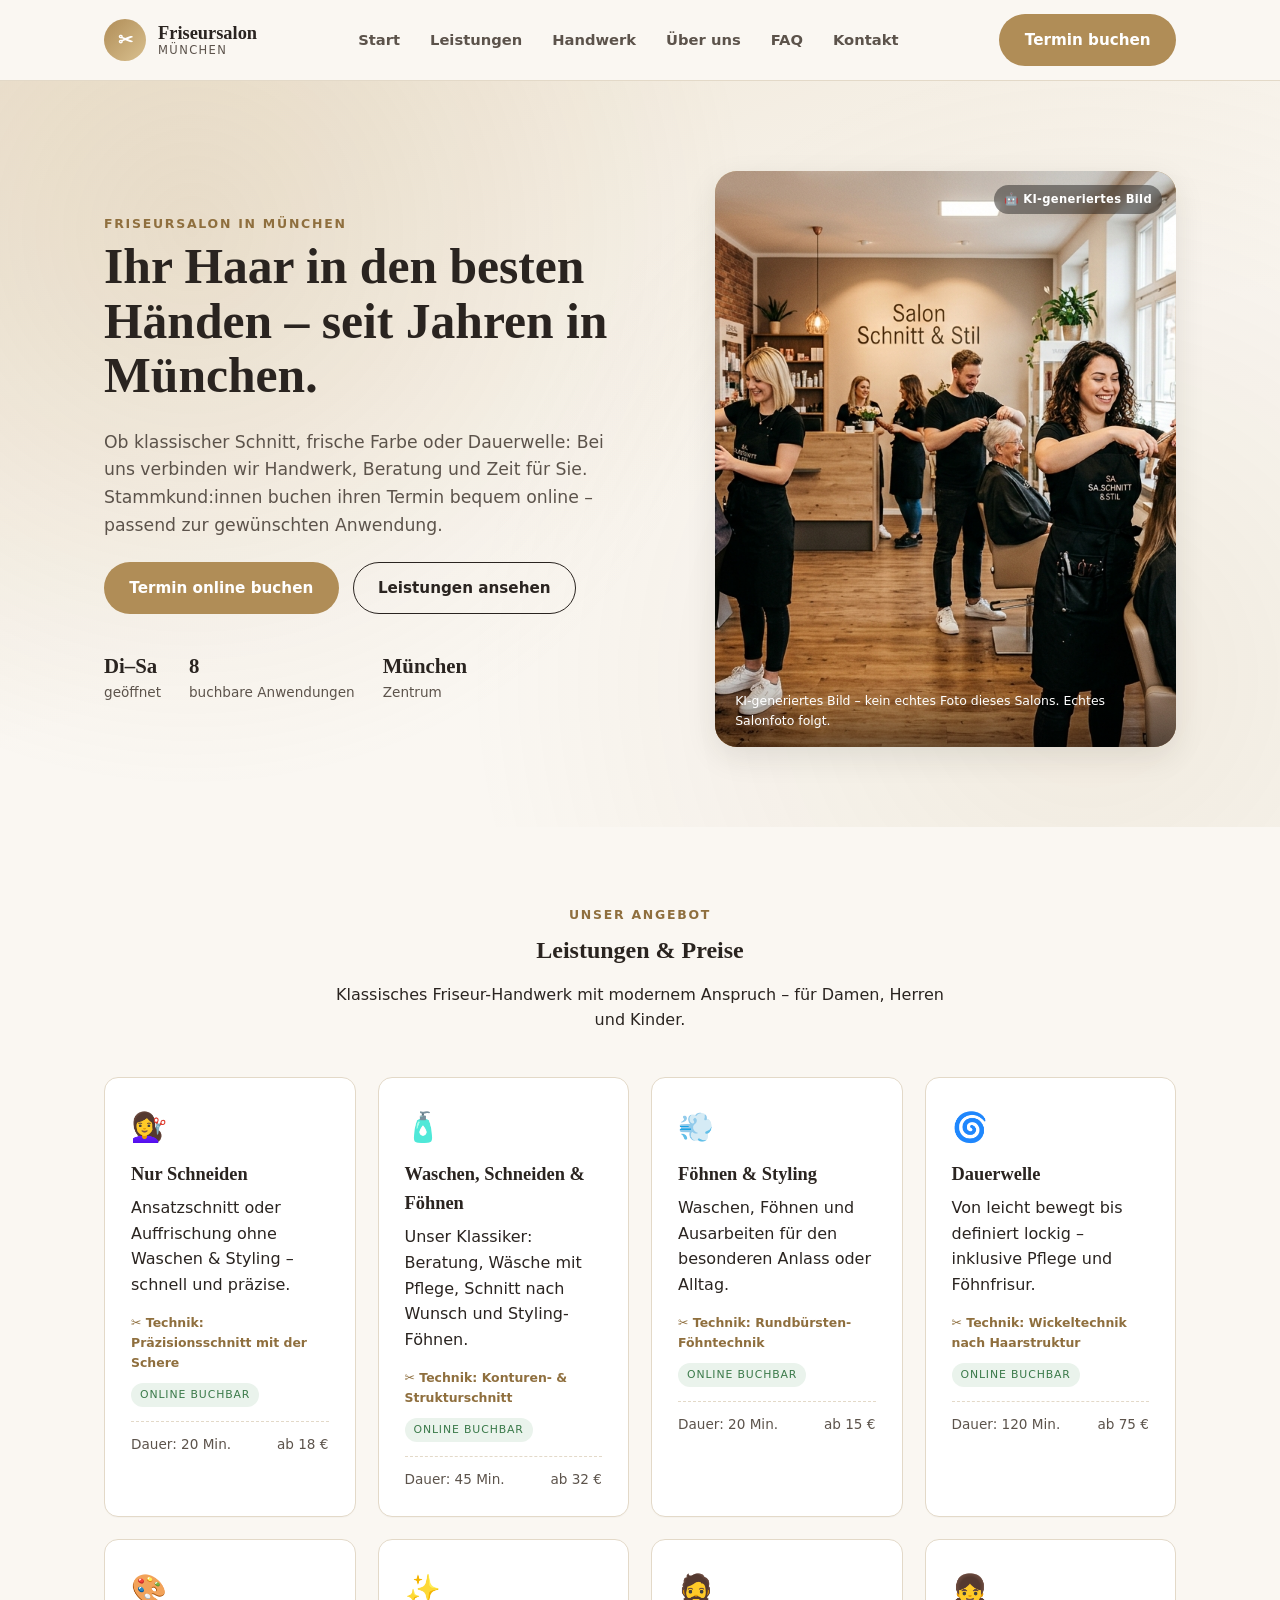
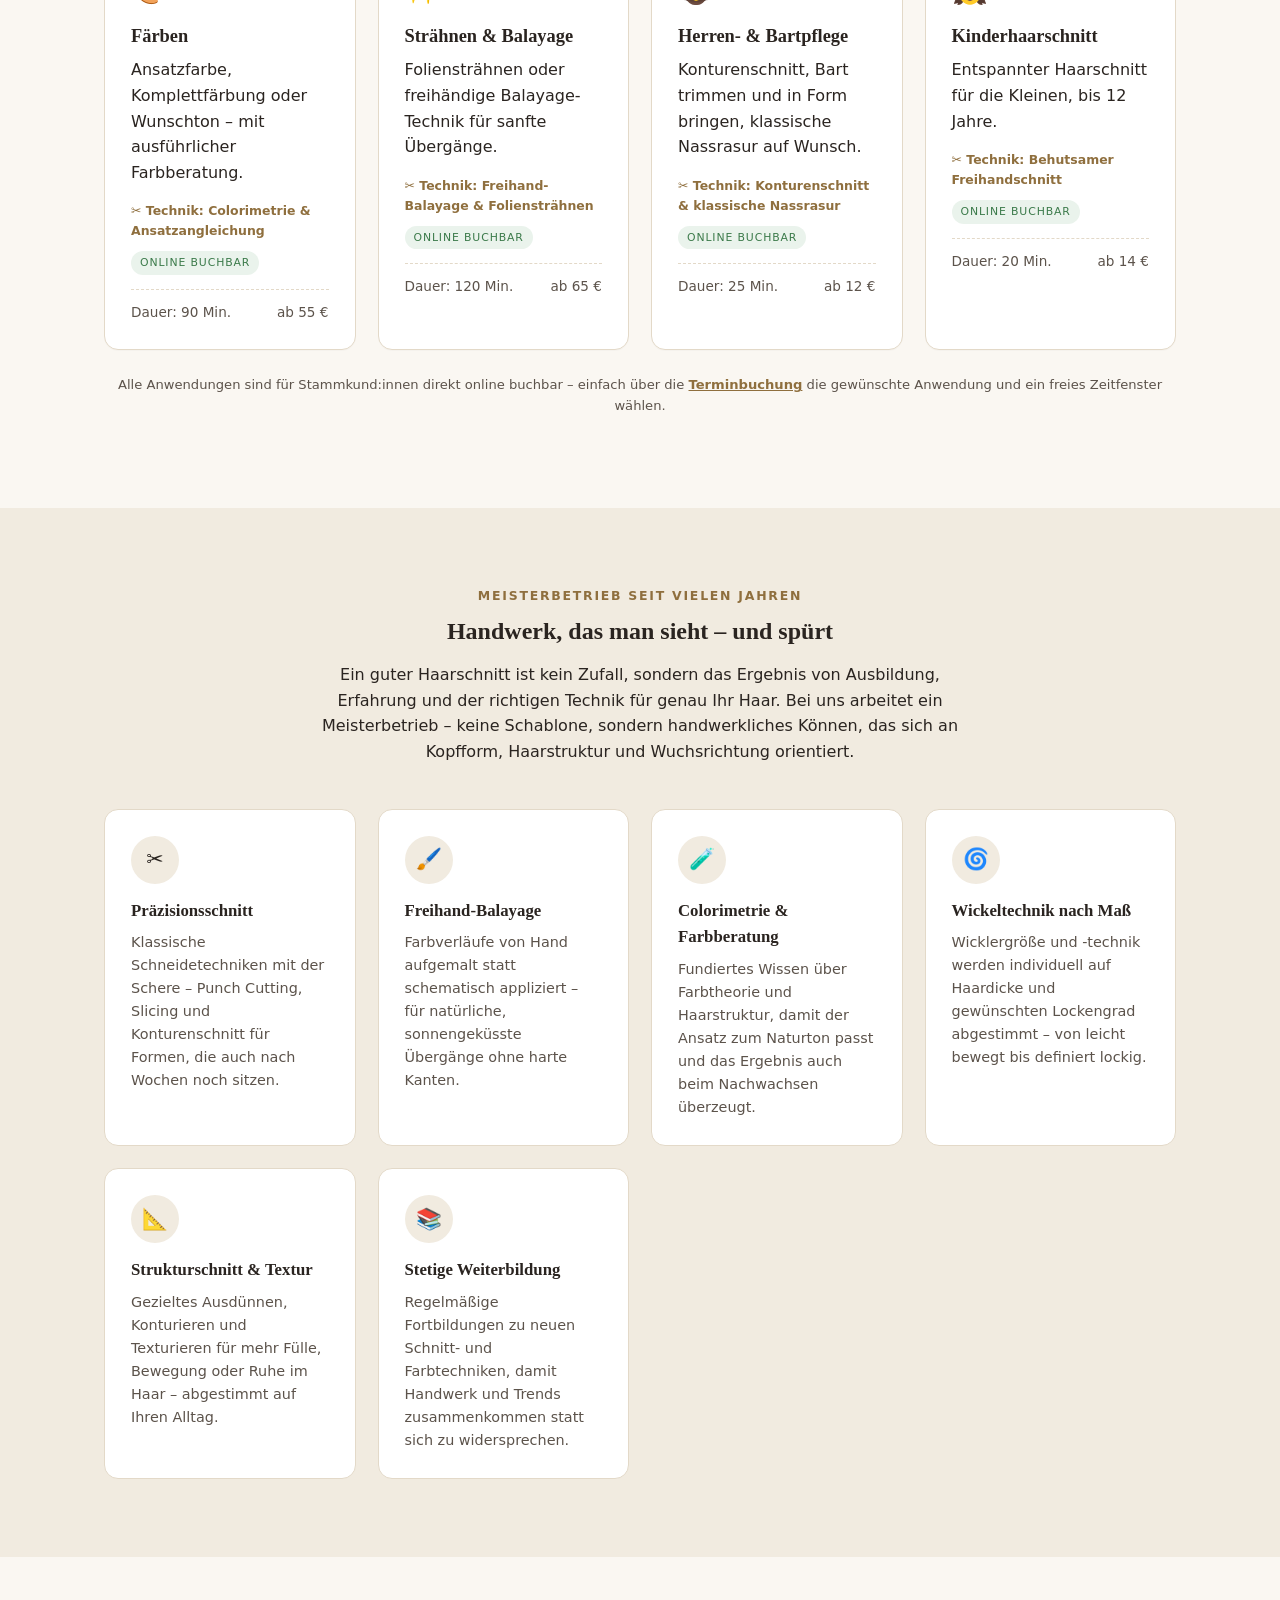
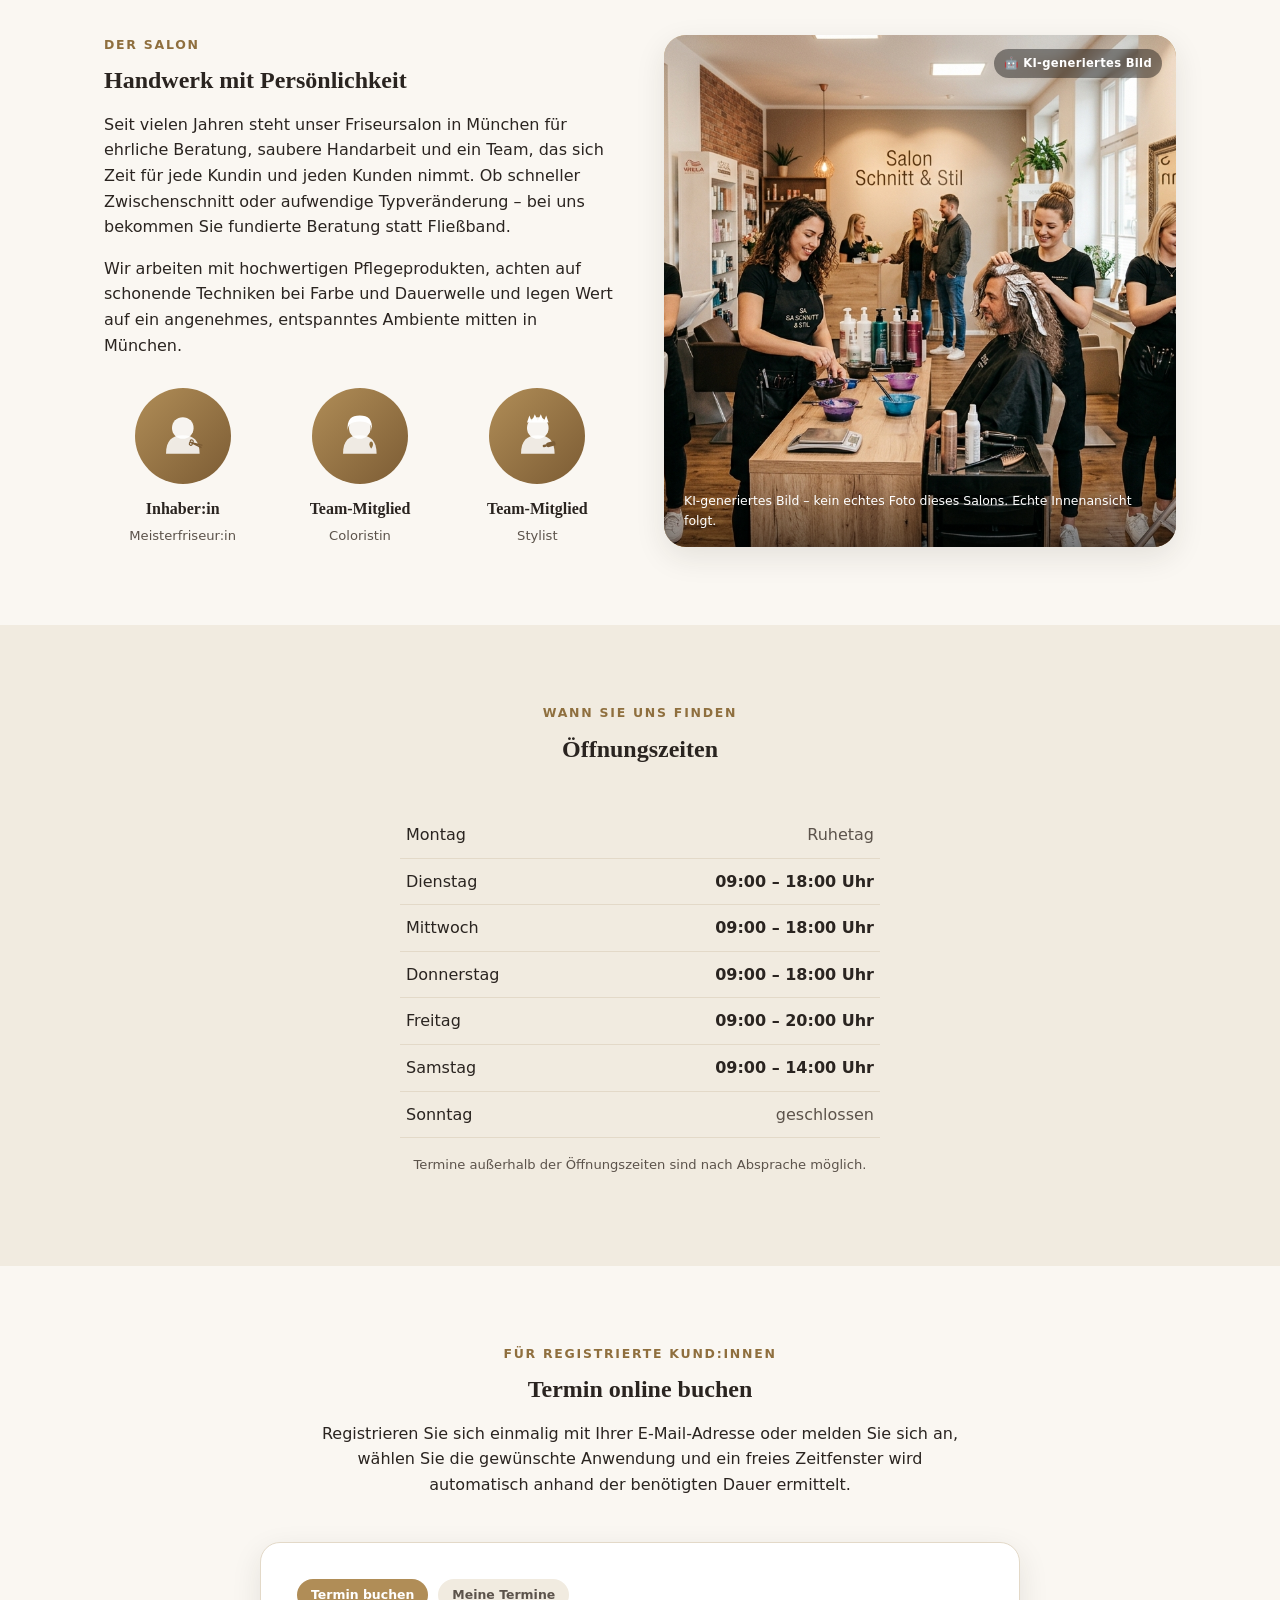
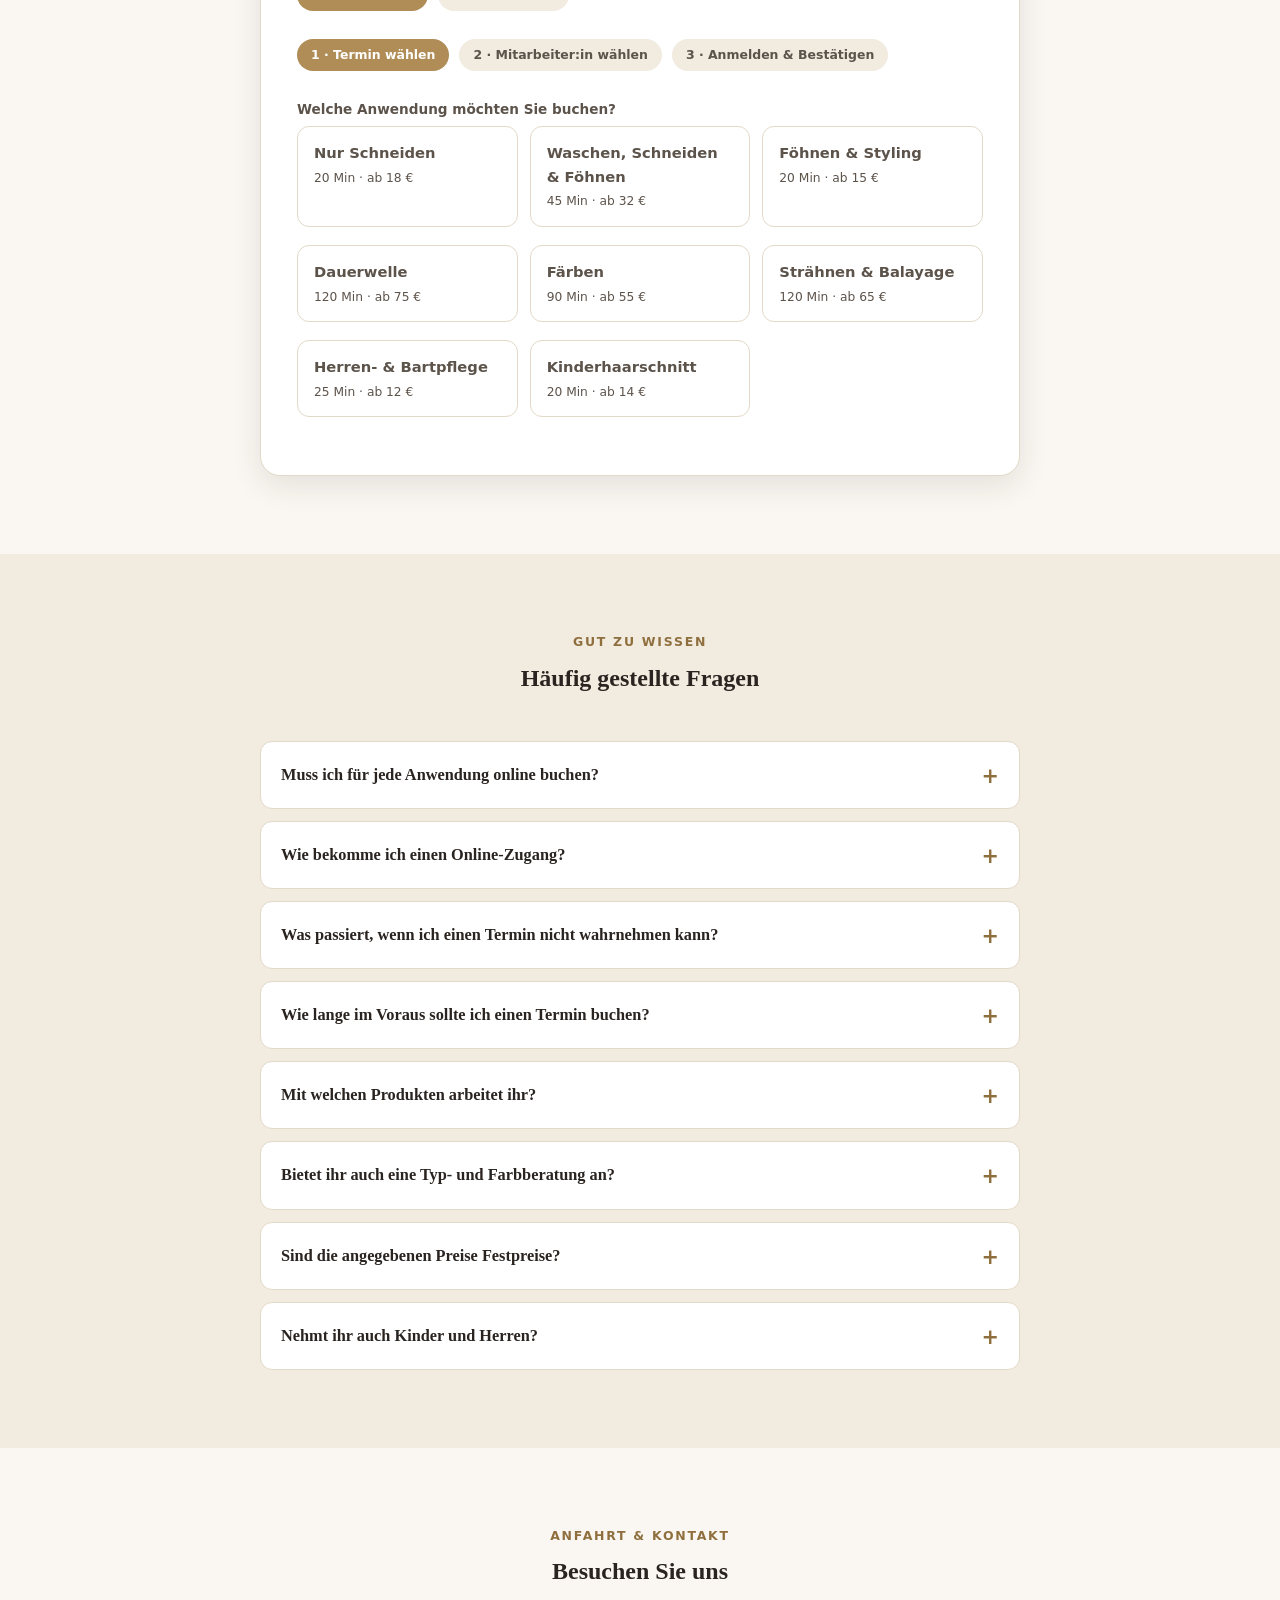
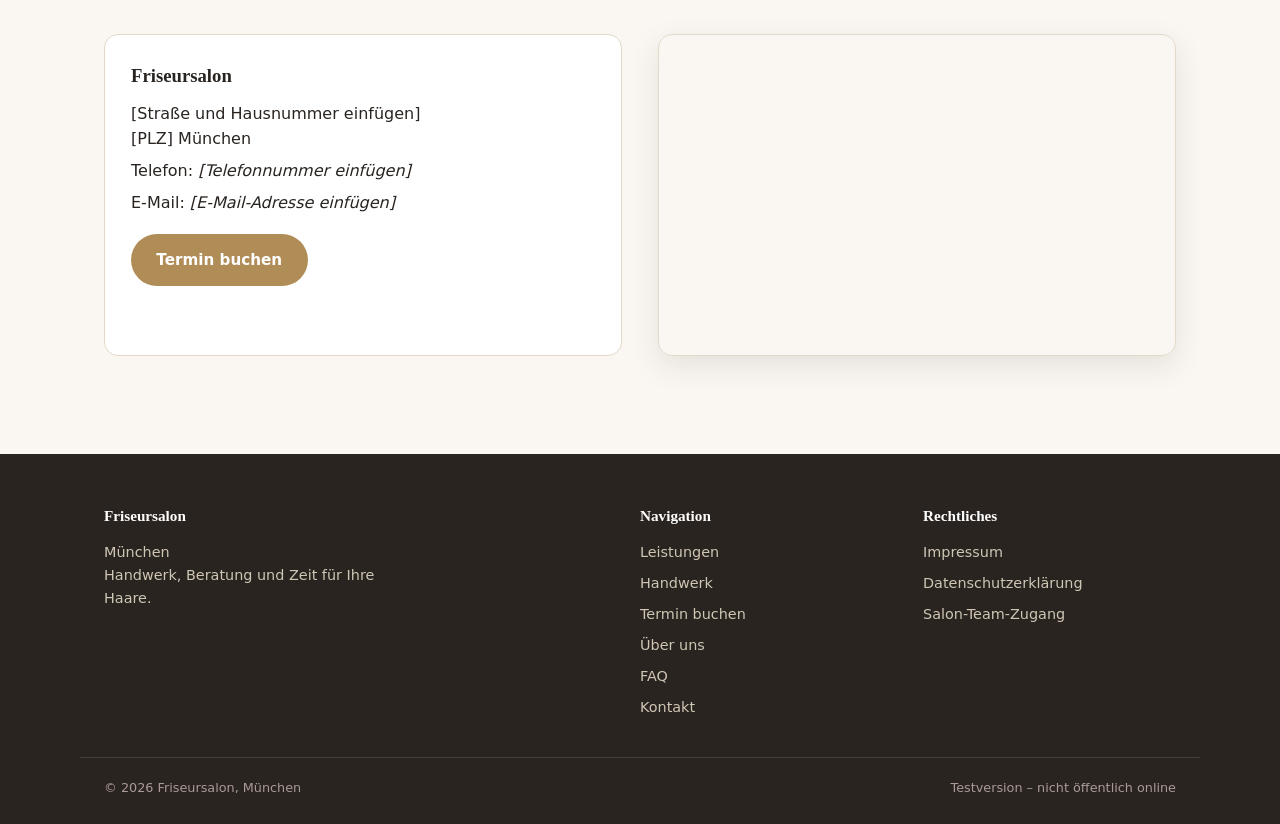
==== commit 1c826c95: "Friseur-Testseite: Hinweistext unter den Team-Avataren entfernen Co-Authored-By: Claude Sonnet 5 <no" ====
--- a/test/friseur/index.html
+++ b/test/friseur/index.html
@@ -272,7 +272,6 @@
             <span>Stylist</span>
           </div>
         </div>
-        <p class="photo-note">🖌️ Team-Fotos folgen – aktuell gezeichnete Illustrationen als Platzhalter (kein echtes Foto, keine reale Person).</p>
       </div>
       <div>
         <div class="hero-visual hero-visual--photo" style="aspect-ratio:1/1;">
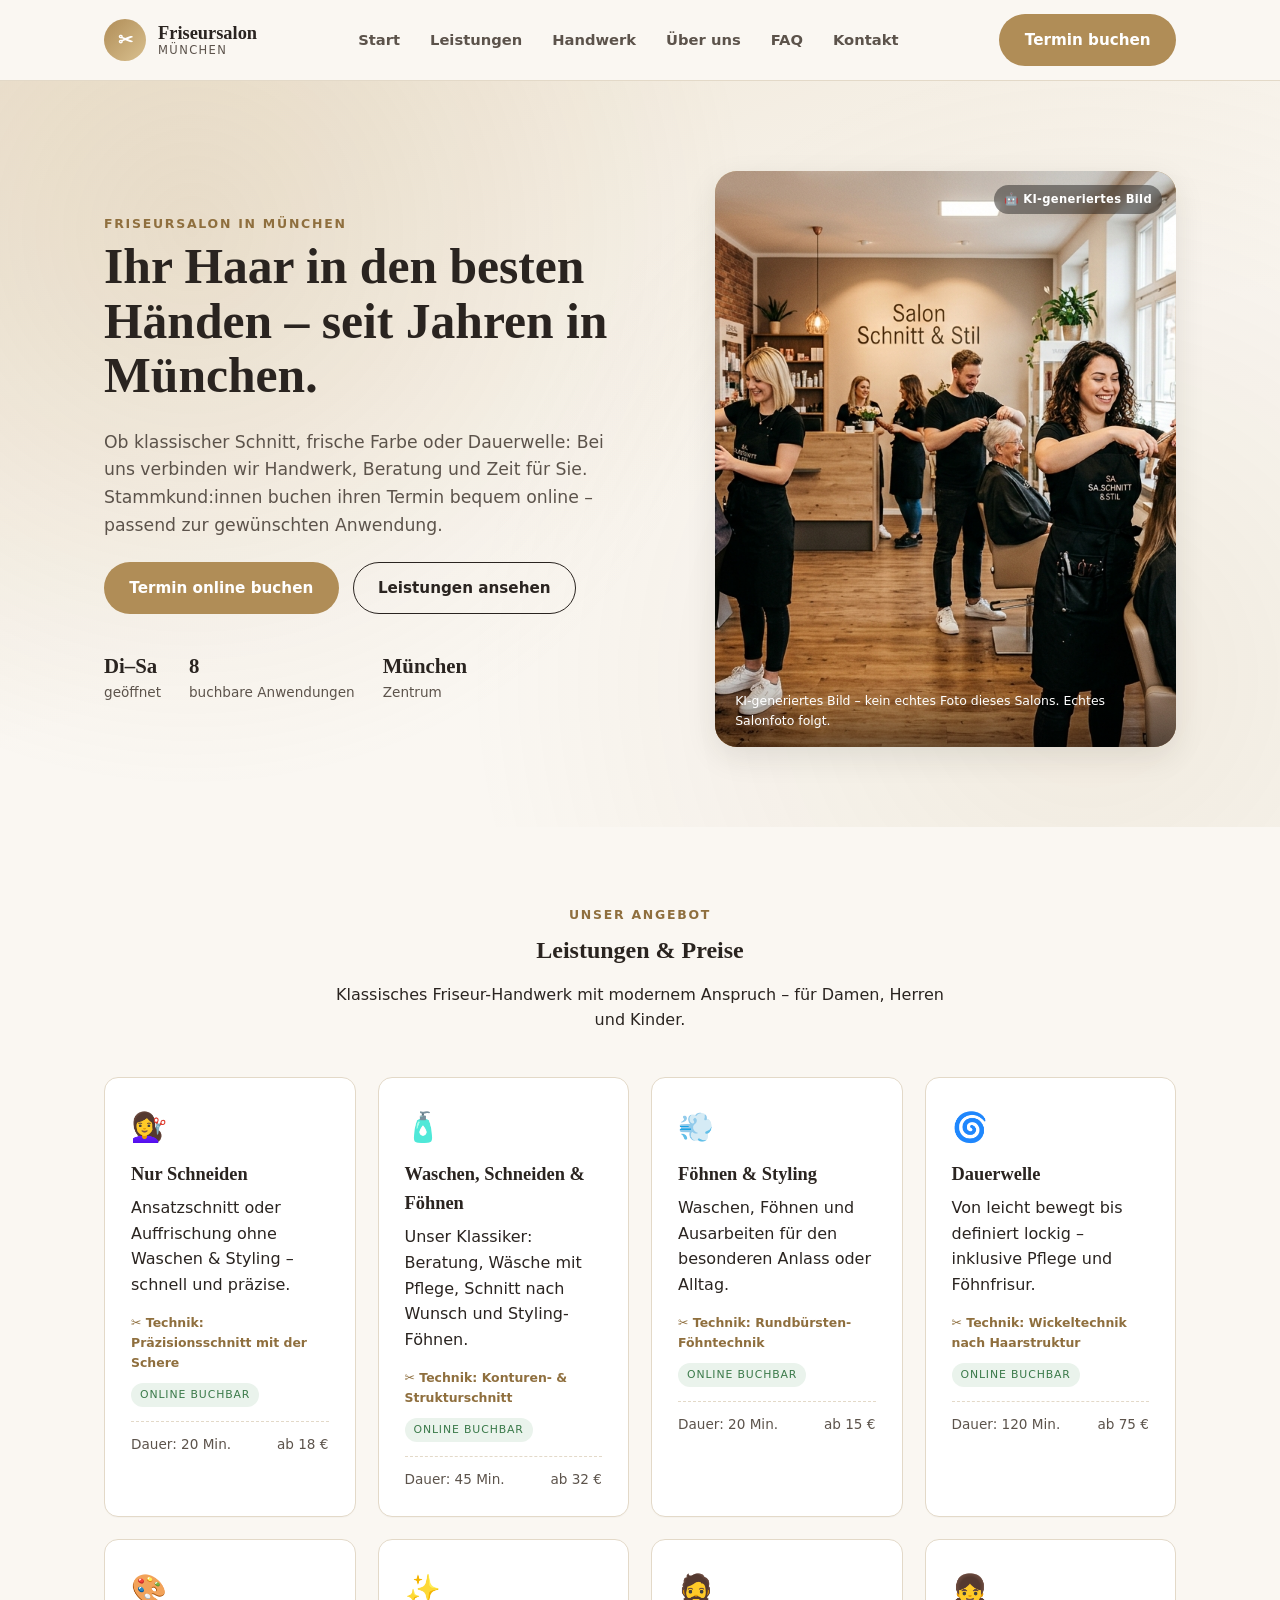
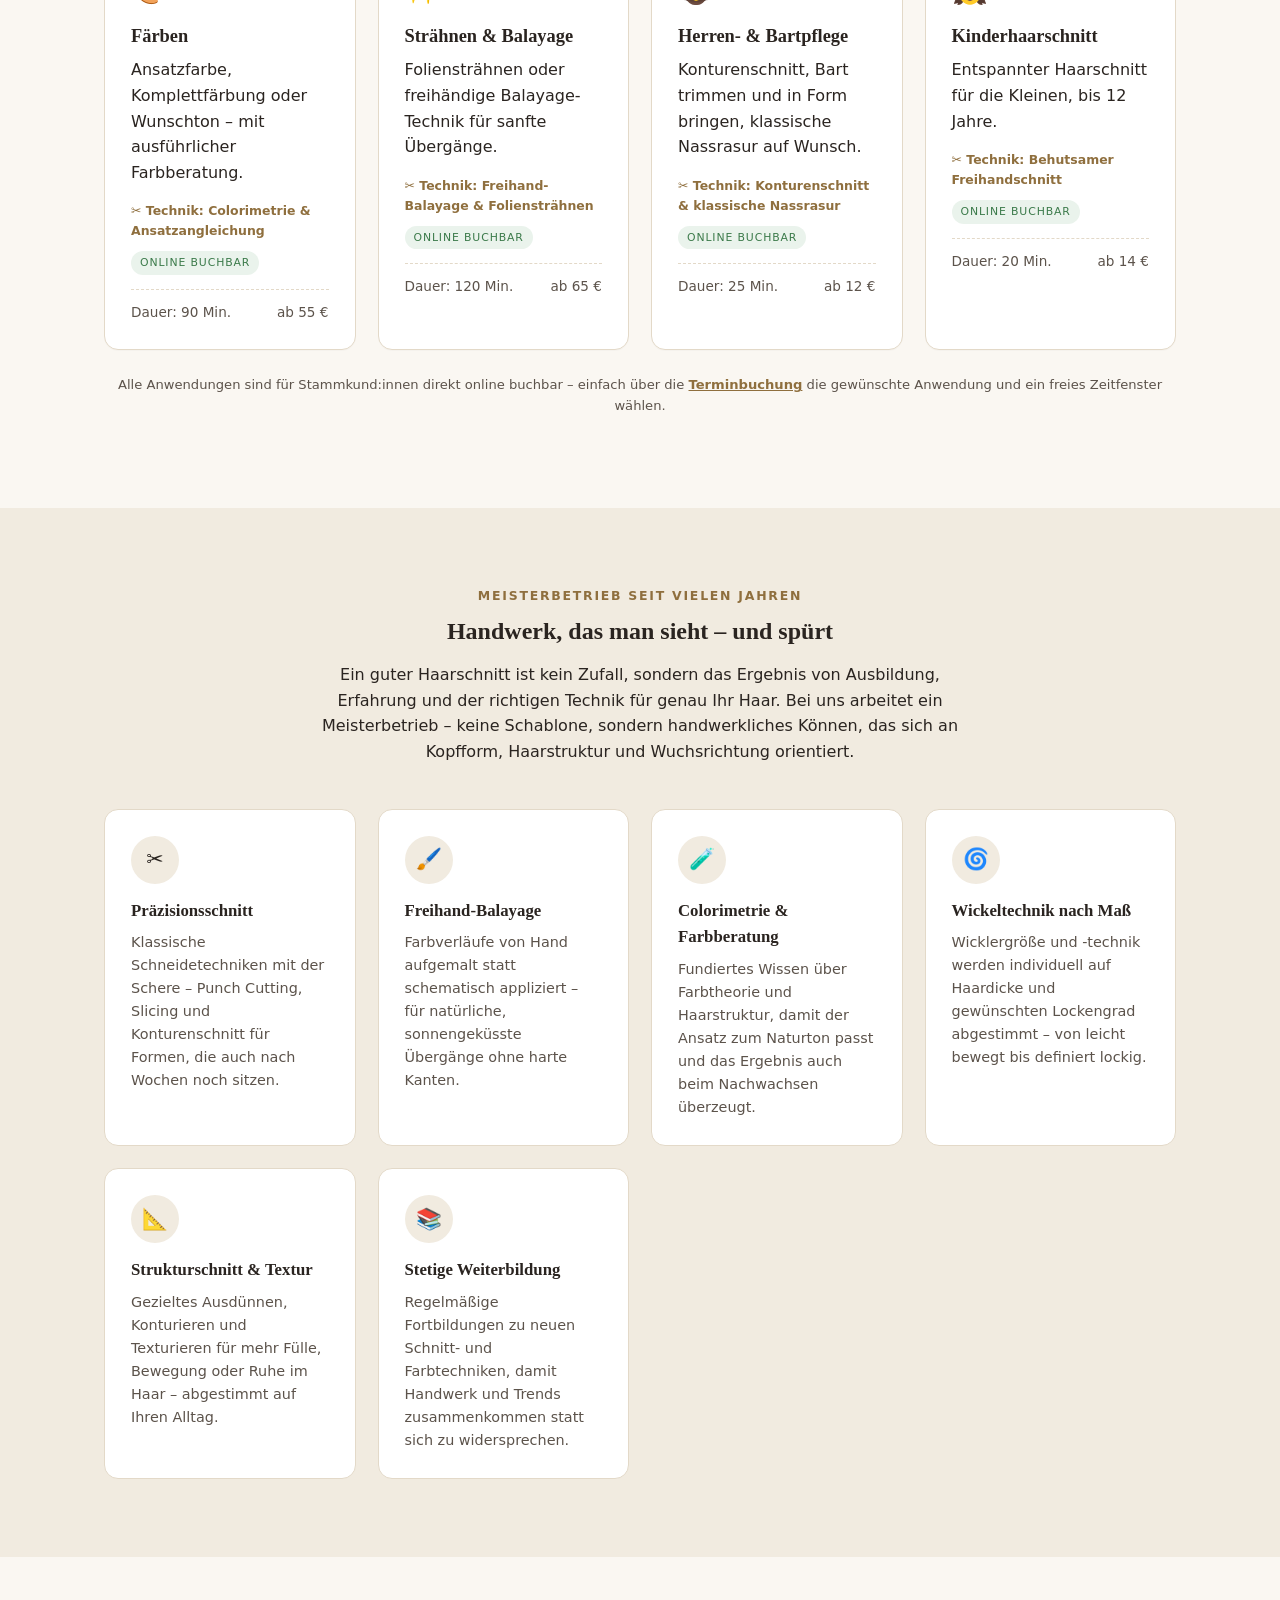
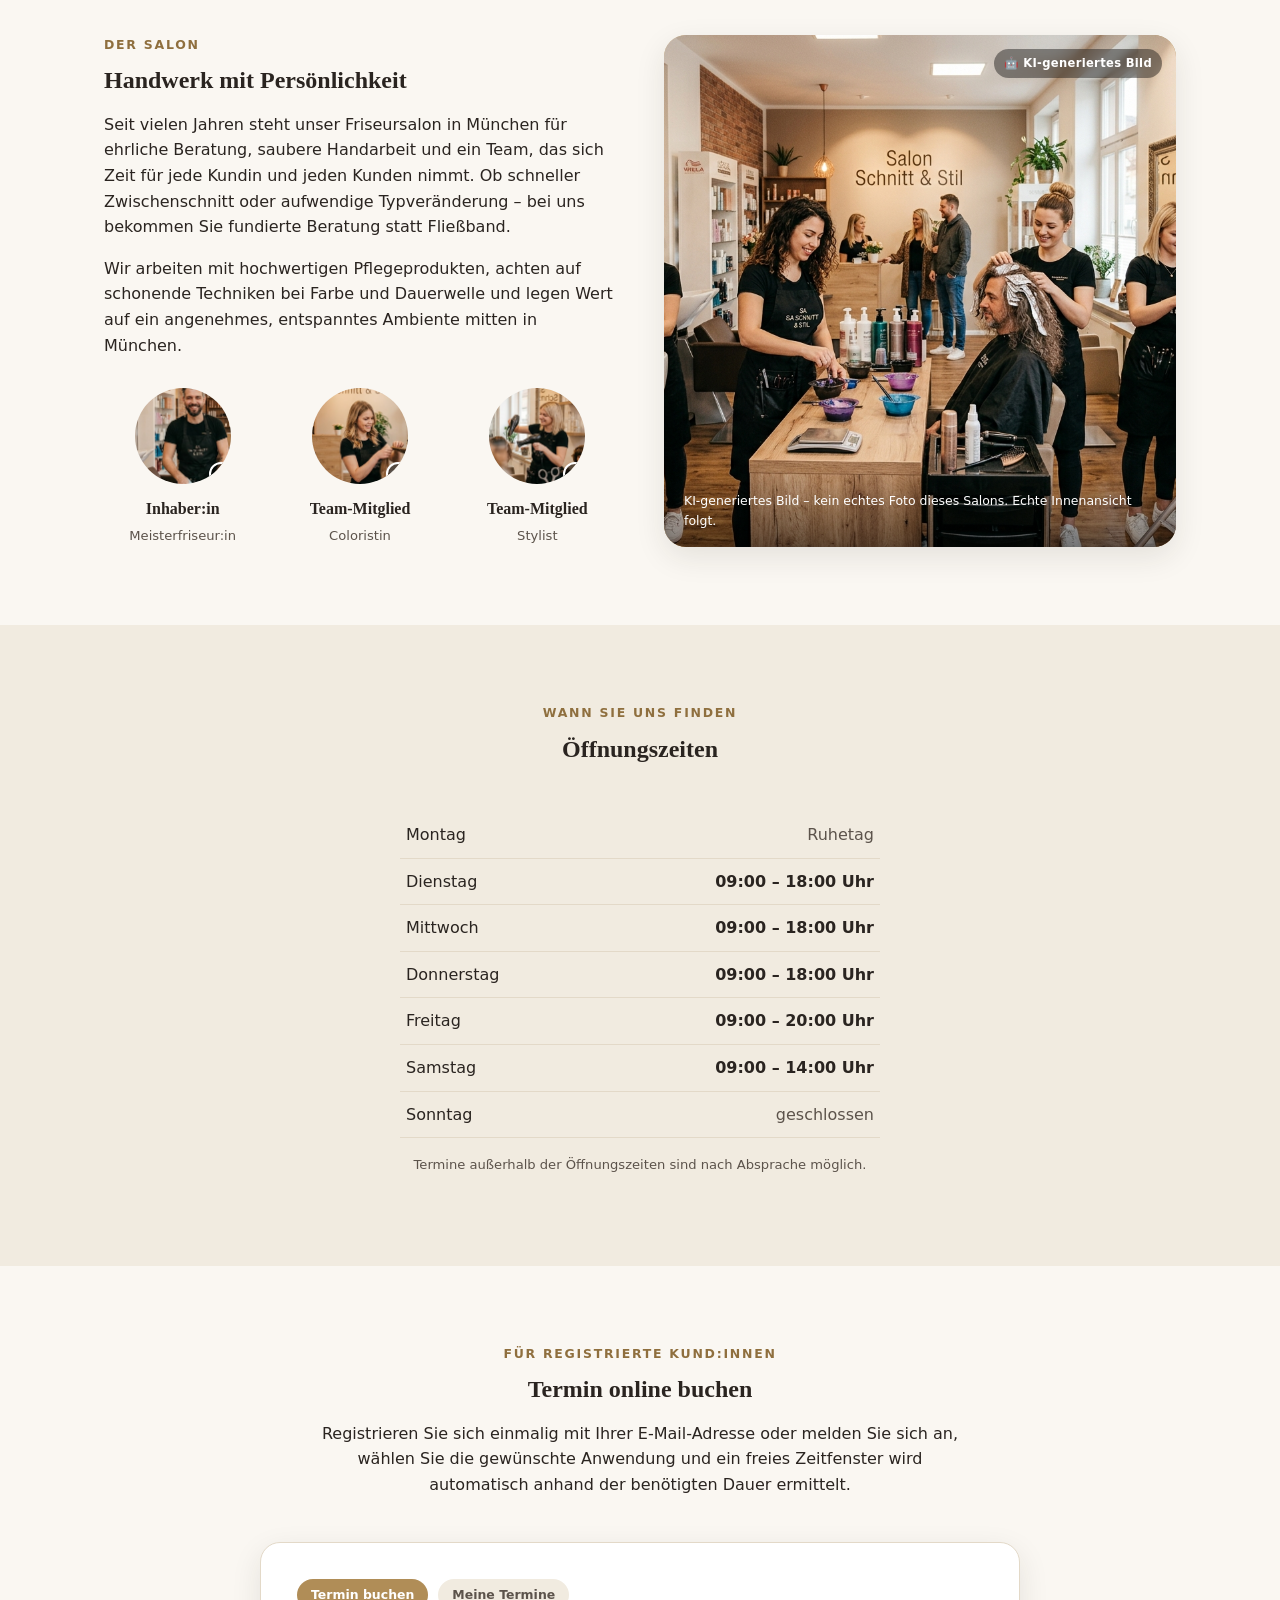
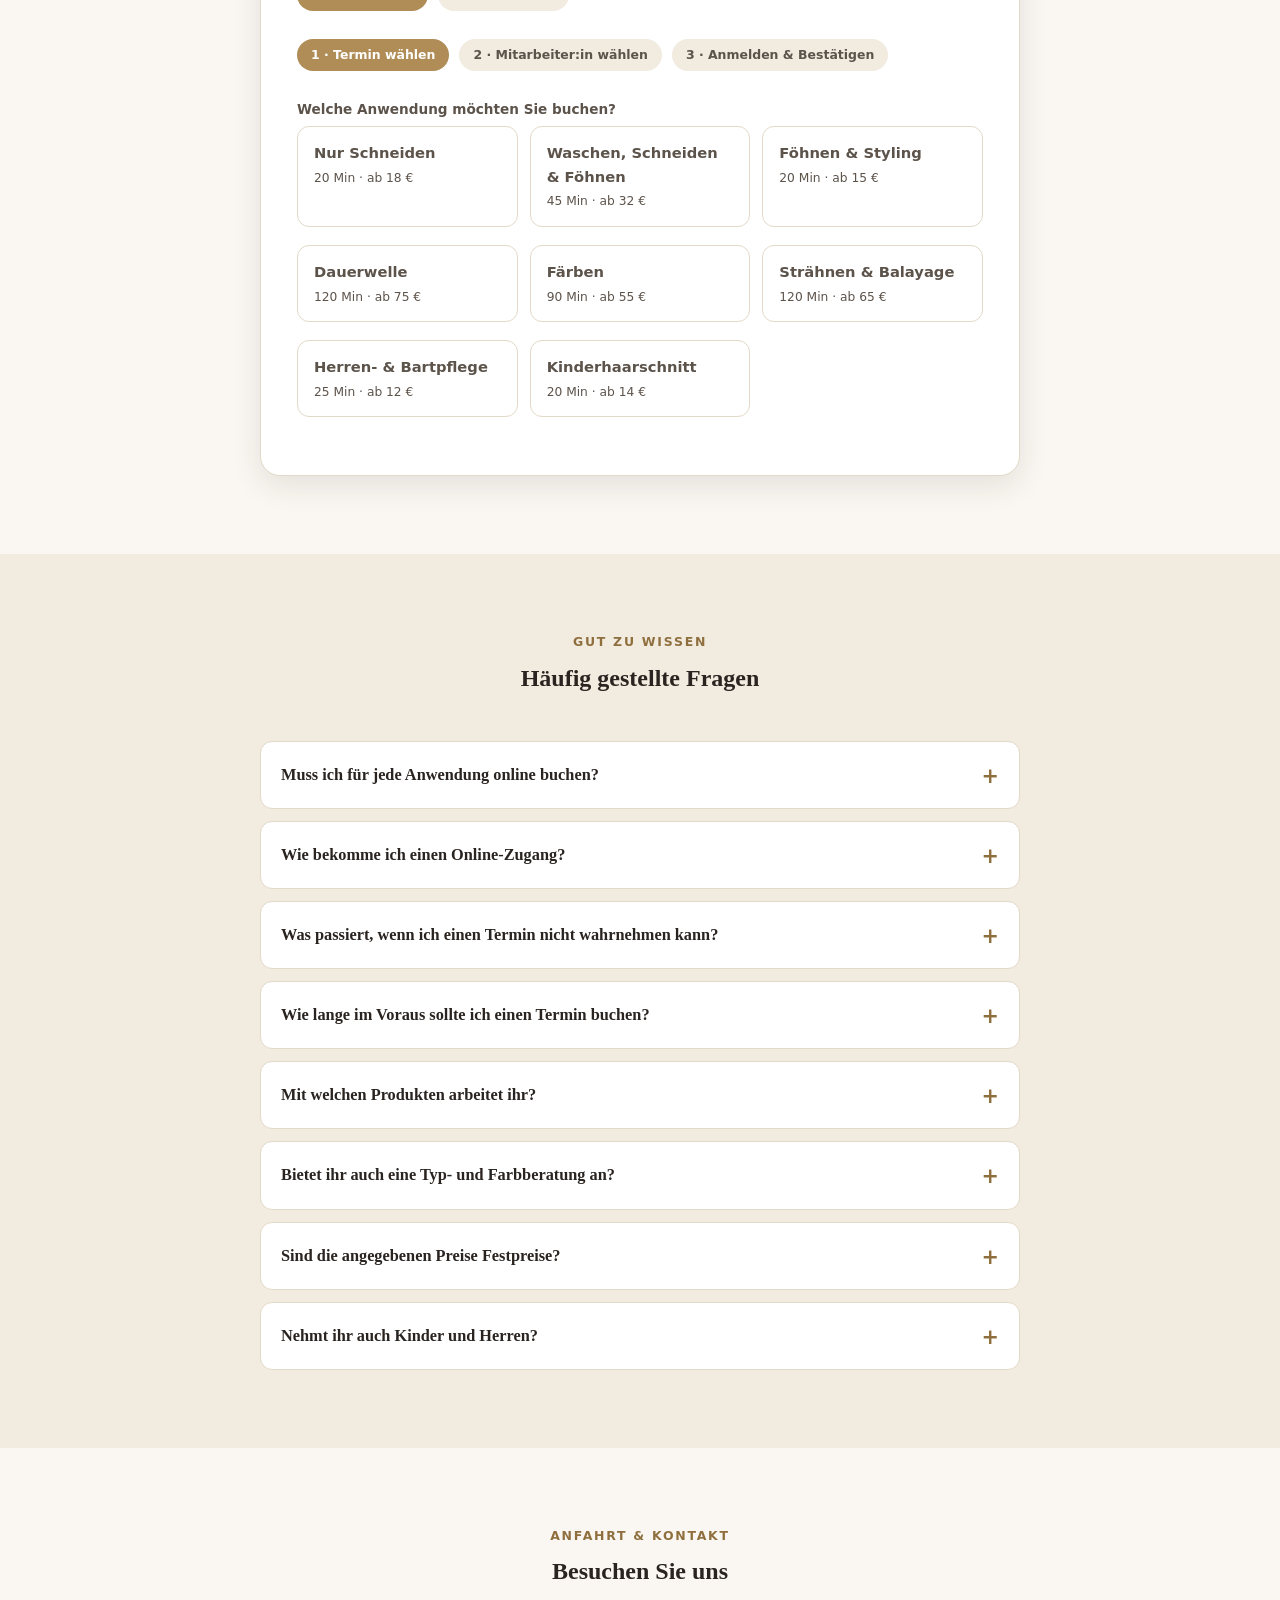
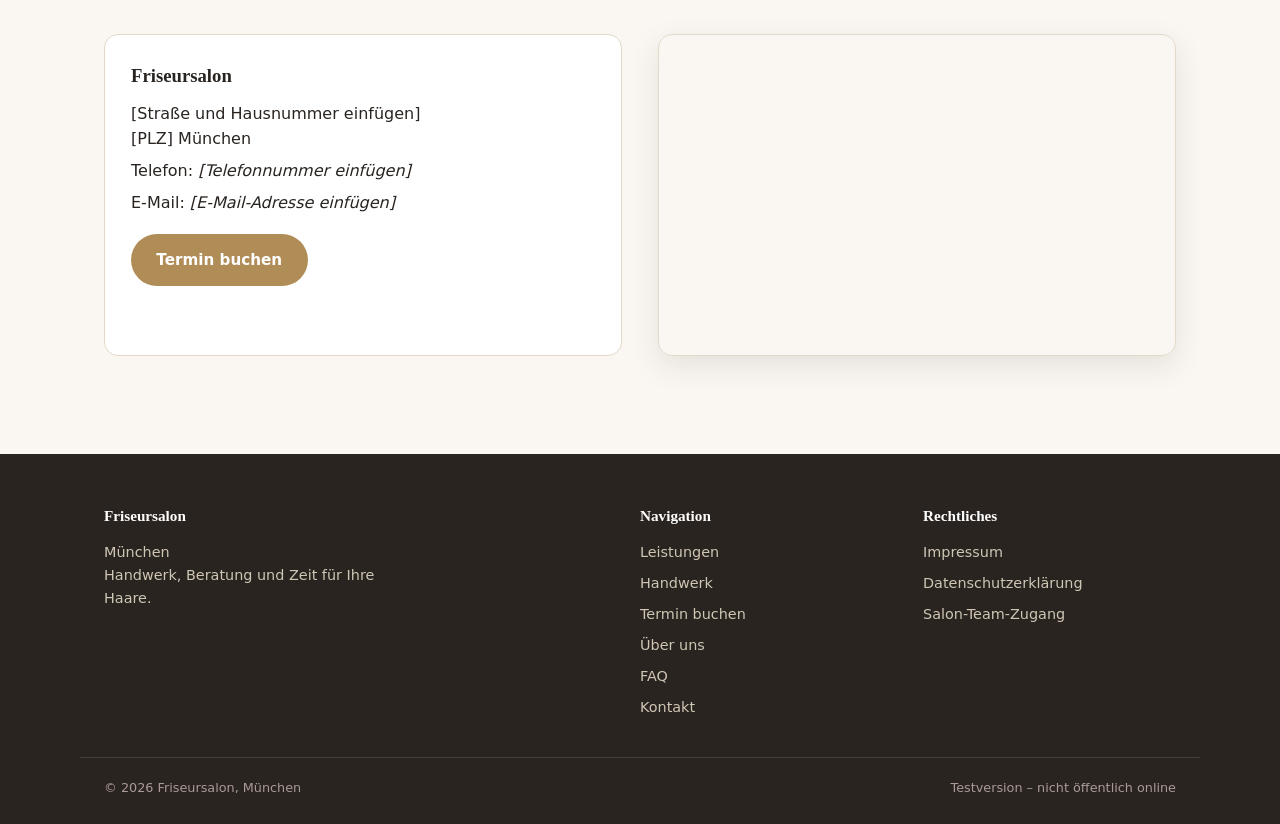
==== commit e9a01821: "Friseur-Testseite: SVG-Team-Avatare durch echte KI-Bilder ersetzen Aus einem vom Nutzer gelieferten " ====
--- a/test/friseur/index.html
+++ b/test/friseur/index.html
@@ -230,43 +230,24 @@
         <div class="team-grid">
           <div class="team-card">
             <div class="avatar">
-              <svg viewBox="0 0 96 96" xmlns="http://www.w3.org/2000/svg" role="img" aria-label="Illustration: Inhaber:in, Meisterfriseur:in">
-                <path d="M20 78 C20 56, 30 47, 48 47 C66 47, 76 56, 76 78 Z" fill="rgba(255,255,255,.85)"/>
-                <circle cx="48" cy="35" r="18" fill="rgba(255,255,255,.92)"/>
-                <path d="M30 30 C30 16, 66 16, 66 30 C 66 24, 58 20, 48 20 C 38 20, 30 24, 30 30 Z" fill="rgba(255,255,255,1)"/>
-                <g transform="translate(64,60) rotate(20)">
-                  <path d="M0 0 L16 2 M0 0 L16 -2" stroke="#7c5c34" stroke-width="2.4" stroke-linecap="round"/>
-                  <circle cx="-2" cy="2" r="2.6" fill="none" stroke="#7c5c34" stroke-width="1.8"/>
-                  <circle cx="-2" cy="-2" r="2.6" fill="none" stroke="#7c5c34" stroke-width="1.8"/>
-                </g>
-              </svg>
+              <img src="images/team-inhaber-ki.jpg" alt="KI-generiertes Bild: Inhaber:in, Meisterfriseur:in" loading="lazy">
+              <span class="avatar-badge" title="KI-generiertes Bild">🤖</span>
             </div>
             <h4>Inhaber:in</h4>
             <span>Meisterfriseur:in</span>
           </div>
           <div class="team-card">
             <div class="avatar">
-              <svg viewBox="0 0 96 96" xmlns="http://www.w3.org/2000/svg" role="img" aria-label="Illustration: Team-Mitglied, Coloristin">
-                <path d="M20 78 C20 56, 30 47, 48 47 C66 47, 76 56, 76 78 Z" fill="rgba(255,255,255,.85)"/>
-                <circle cx="48" cy="35" r="18" fill="rgba(255,255,255,.92)"/>
-                <path d="M28 40 C26 20, 34 14, 48 14 C 62 14, 70 20, 68 40 C 68 30, 64 24, 48 24 C 32 24, 28 30, 28 40 Z" fill="rgba(255,255,255,1)"/>
-                <path d="M64 62 C64 56, 70 56, 70 62 C 70 66, 67 69, 67 69 C 67 69, 64 66, 64 62 Z" fill="#8f6f3e"/>
-              </svg>
+              <img src="images/team-coloristin-ki.jpg" alt="KI-generiertes Bild: Team-Mitglied, Coloristin" loading="lazy">
+              <span class="avatar-badge" title="KI-generiertes Bild">🤖</span>
             </div>
             <h4>Team-Mitglied</h4>
             <span>Coloristin</span>
           </div>
           <div class="team-card">
             <div class="avatar">
-              <svg viewBox="0 0 96 96" xmlns="http://www.w3.org/2000/svg" role="img" aria-label="Illustration: Team-Mitglied, Stylist">
-                <path d="M20 78 C20 56, 30 47, 48 47 C66 47, 76 56, 76 78 Z" fill="rgba(255,255,255,.85)"/>
-                <circle cx="48" cy="35" r="18" fill="rgba(255,255,255,.92)"/>
-                <path d="M30 26 L34 14 L38 24 L43 12 L48 23 L53 12 L58 24 L62 14 L66 26 Z" fill="rgba(255,255,255,1)"/>
-                <g transform="translate(62,64) rotate(-15)">
-                  <rect x="0" y="-4" width="16" height="8" rx="4" fill="#7c5c34"/>
-                  <rect x="-6" y="-2" width="7" height="4" rx="2" fill="#7c5c34"/>
-                </g>
-              </svg>
+              <img src="images/team-stylist-ki.jpg" alt="KI-generiertes Bild: Team-Mitglied, Stylist" loading="lazy">
+              <span class="avatar-badge" title="KI-generiertes Bild">🤖</span>
             </div>
             <h4>Team-Mitglied</h4>
             <span>Stylist</span>
--- a/test/friseur/styles.css
+++ b/test/friseur/styles.css
@@ -255,10 +255,18 @@
 .team-grid{display:grid; grid-template-columns:repeat(auto-fit,minmax(150px,1fr)); gap:20px; margin-top:30px;}
 .team-card{text-align:center;}
 .avatar{
+  position:relative; overflow:hidden;
   width:96px; height:96px; border-radius:50%; margin:0 auto 12px;
   background:linear-gradient(135deg, var(--gold), #7c5c34);
   color:#fff; display:flex; align-items:center; justify-content:center;
   font-family:var(--serif); font-size:1.6rem; font-weight:700;
+}
+.avatar img{width:100%; height:100%; object-fit:cover;}
+.avatar-badge{
+  position:absolute; right:-2px; bottom:-2px; z-index:2;
+  width:24px; height:24px; border-radius:50%;
+  background:rgba(0,0,0,.55); display:flex; align-items:center; justify-content:center;
+  font-size:.8rem; border:2px solid #fff;
 }
 .team-card h4{margin:0; font-size:1rem;}
 .team-card span{font-size:.82rem; color:var(--ink-soft);}
@@ -290,6 +298,27 @@
 }
 .form-row input:focus, .form-row select:focus{outline:2px solid var(--gold); outline-offset:1px;}
 .form-actions{display:flex; gap:12px; margin-top:22px; flex-wrap:wrap;}
+
+.pw-field{position:relative;}
+.pw-field input{padding-right:2.6em !important;}
+.pw-eye{
+  position:absolute; right:6px; top:50%; transform:translateY(-50%);
+  background:none; border:none; cursor:pointer; font-size:1.05rem; line-height:1;
+  padding:4px 6px; border-radius:6px;
+}
+.pw-eye:hover{background:var(--paper-alt);}
+
+.date-strip{display:flex; gap:8px; overflow-x:auto; padding-bottom:4px; -webkit-overflow-scrolling:touch;}
+.date-chip{
+  flex:0 0 auto; display:flex; flex-direction:column; align-items:center; gap:2px;
+  min-width:58px; padding:.55em .4em; border:1px solid var(--line); border-radius:12px;
+  background:#fff; cursor:pointer; font-family:var(--sans);
+}
+.date-chip:hover{border-color:var(--gold);}
+.date-chip.selected{background:var(--gold); border-color:var(--gold); color:#fff;}
+.date-chip-weekday{font-size:.72rem; text-transform:uppercase; letter-spacing:.03em; opacity:.8;}
+.date-chip-day{font-size:1.15rem; font-weight:700; font-family:var(--serif);}
+.date-chip-month{font-size:.7rem; opacity:.8;}
 
 .hint{font-size:.82rem; color:var(--ink-soft);}
 .alert{
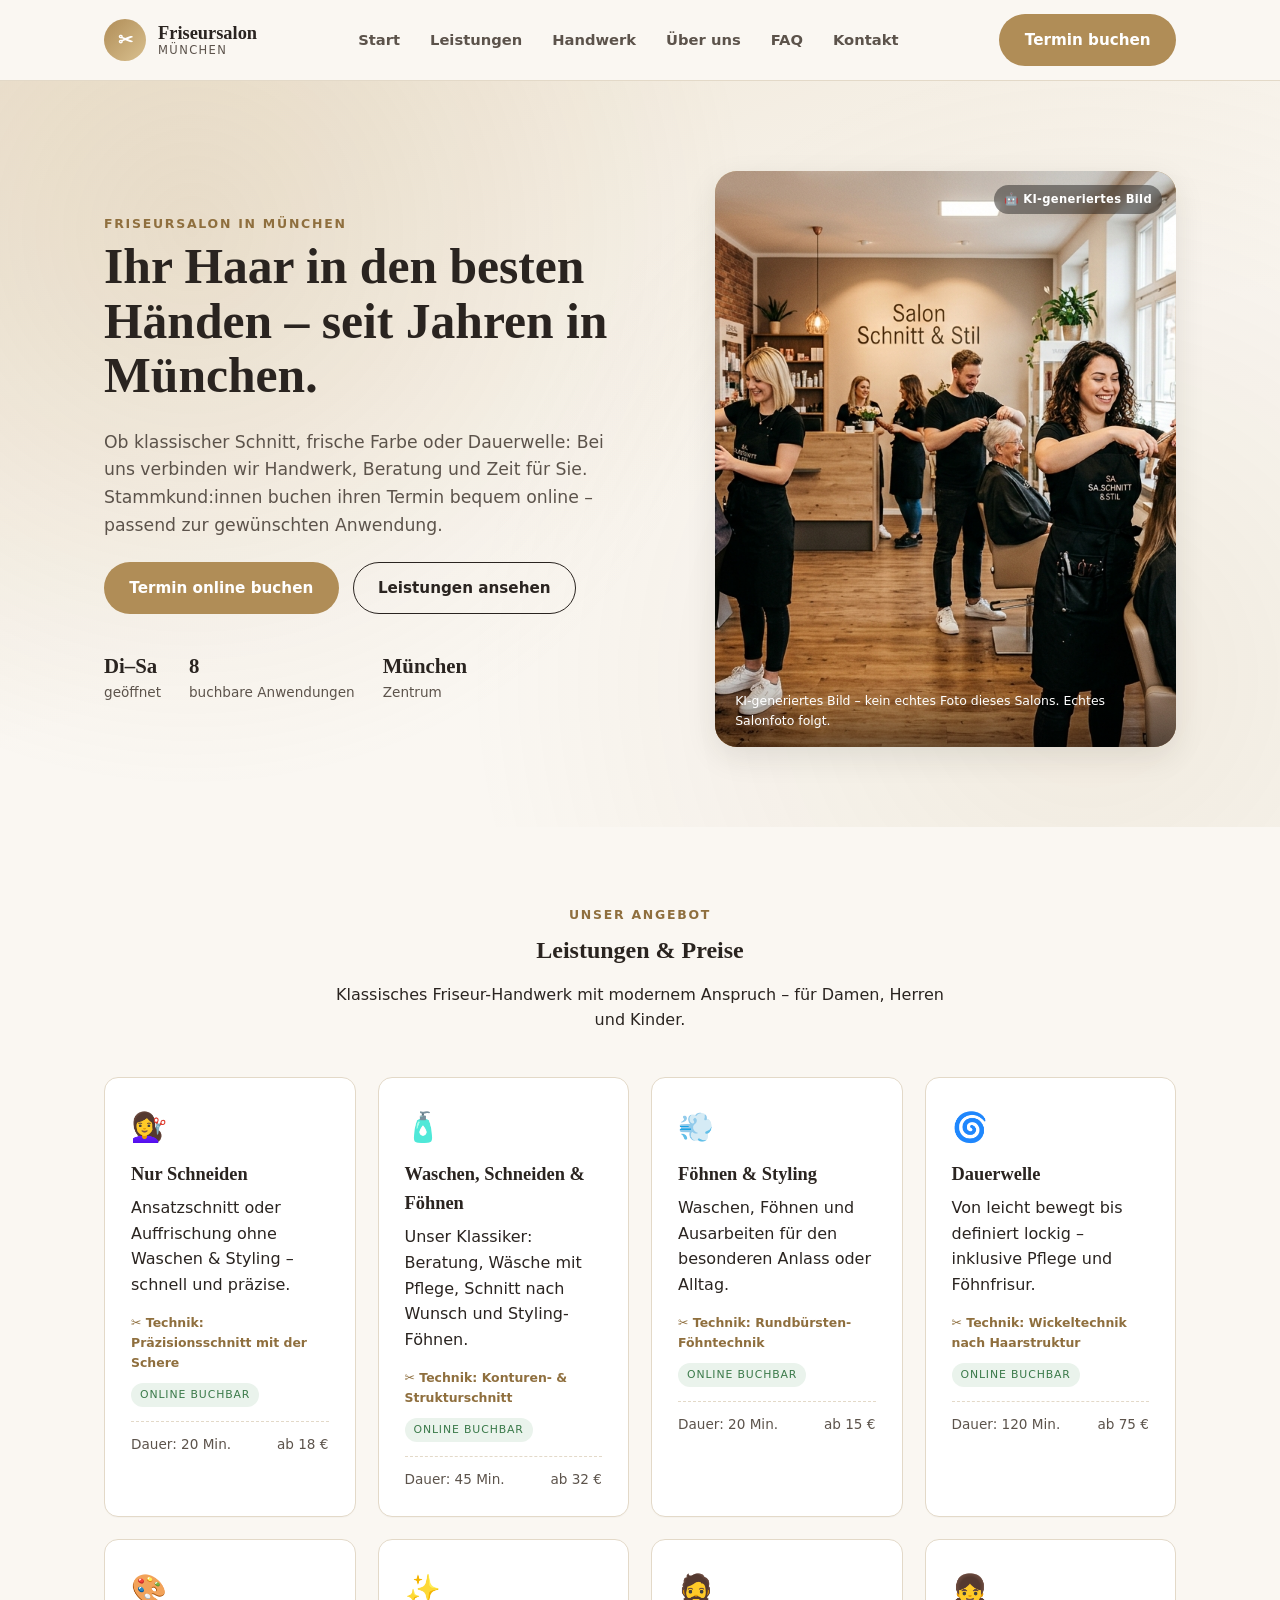
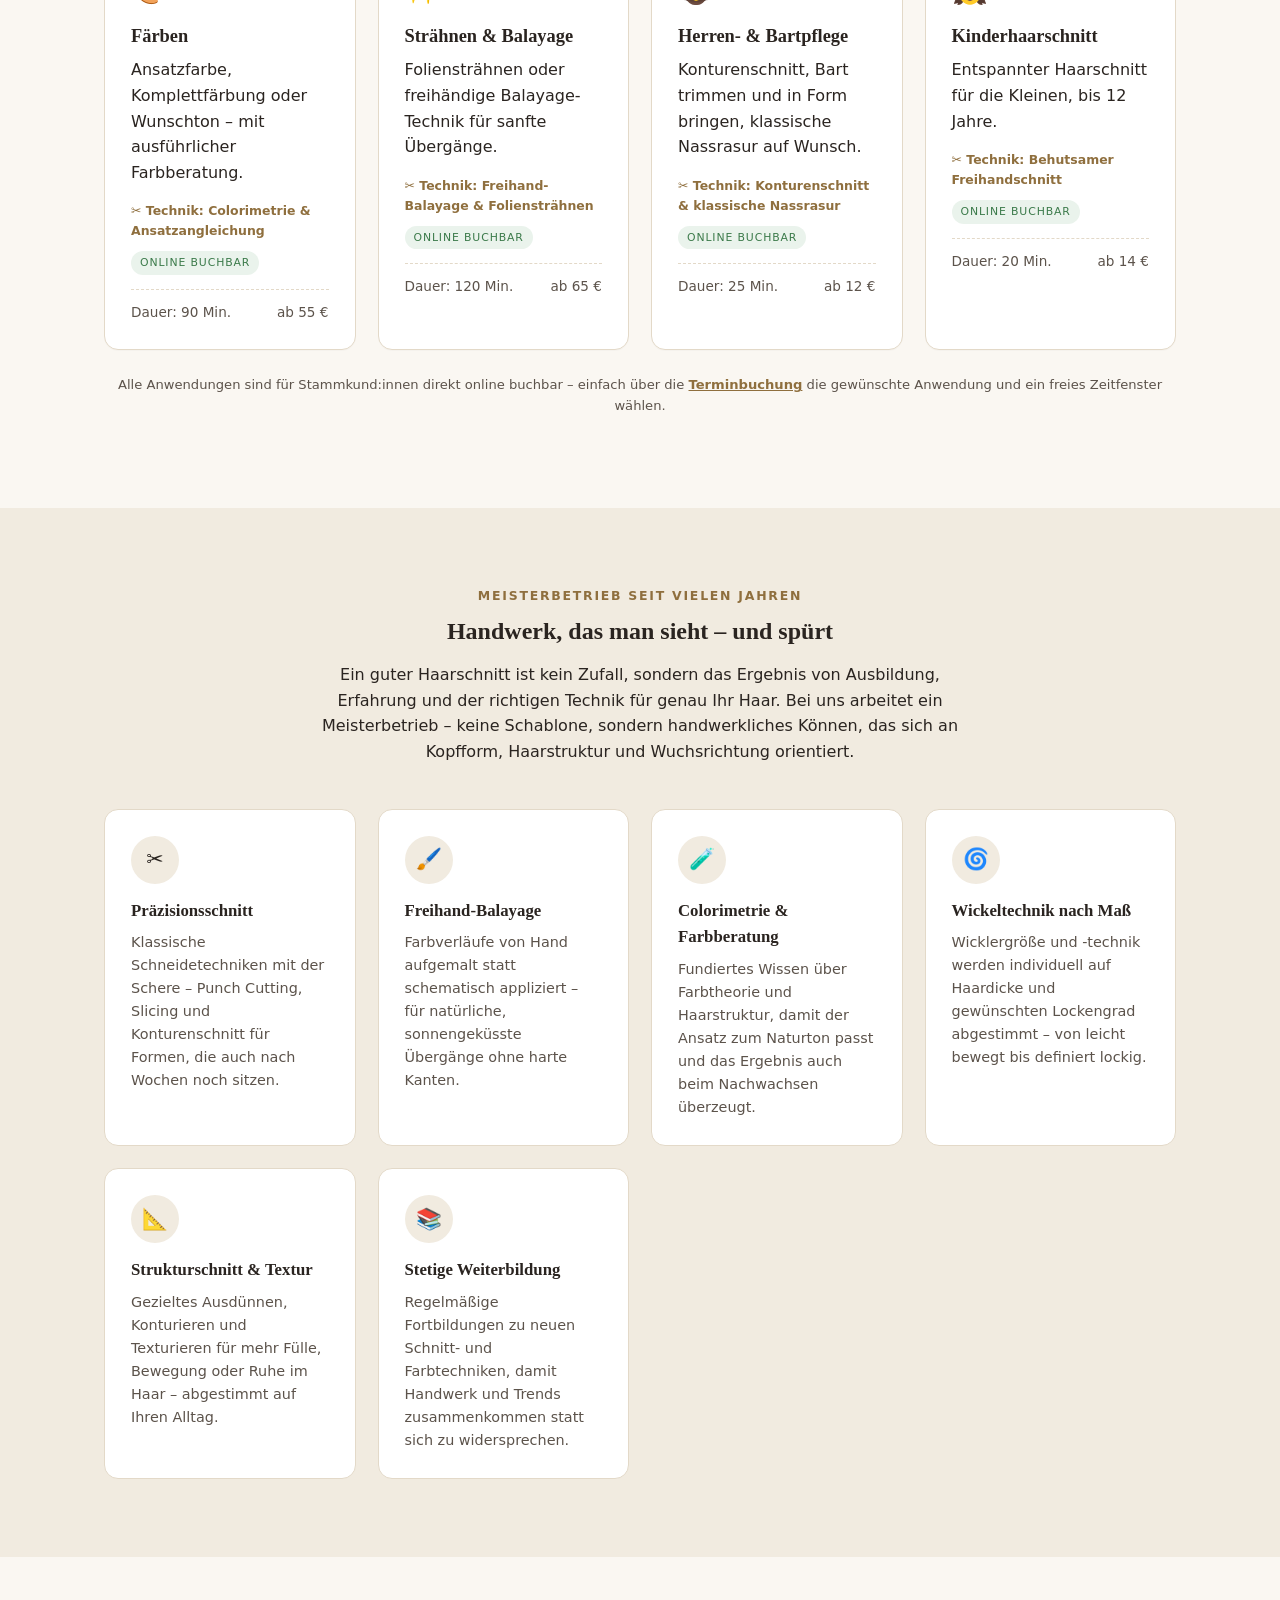
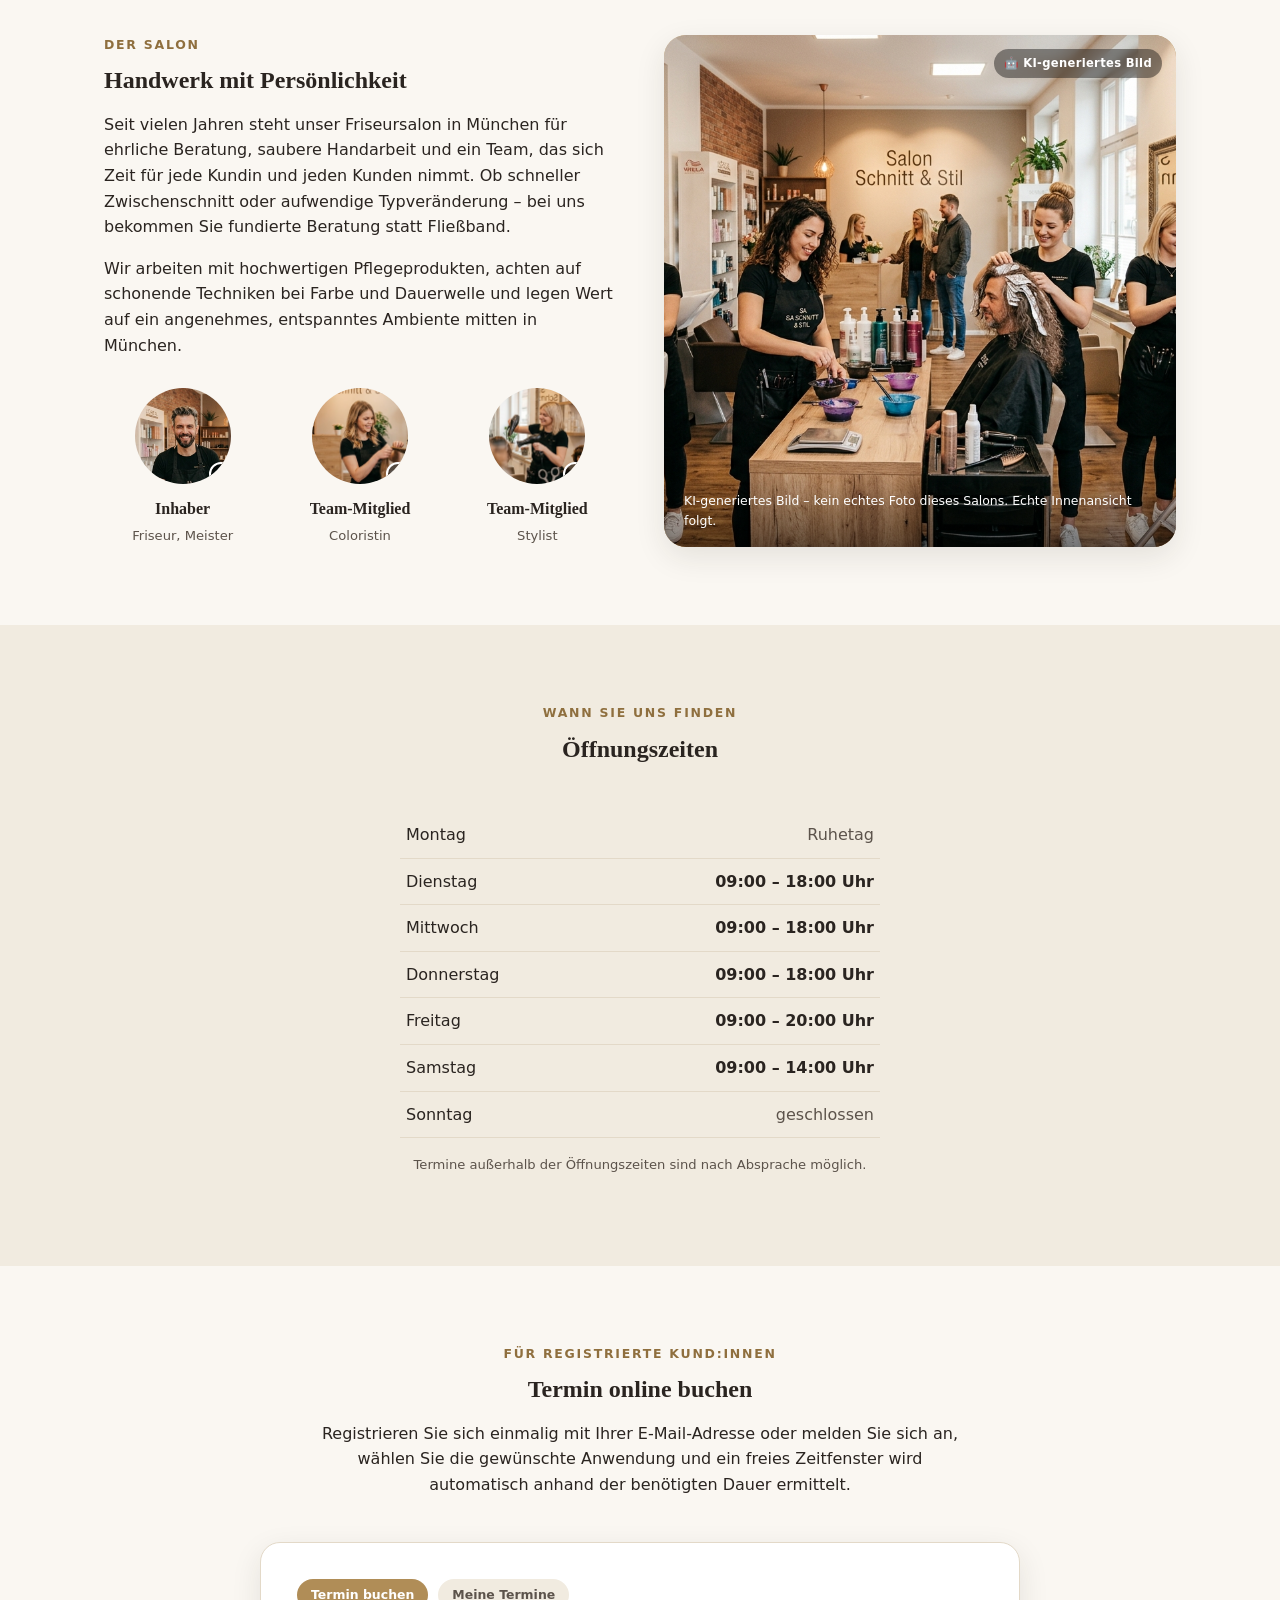
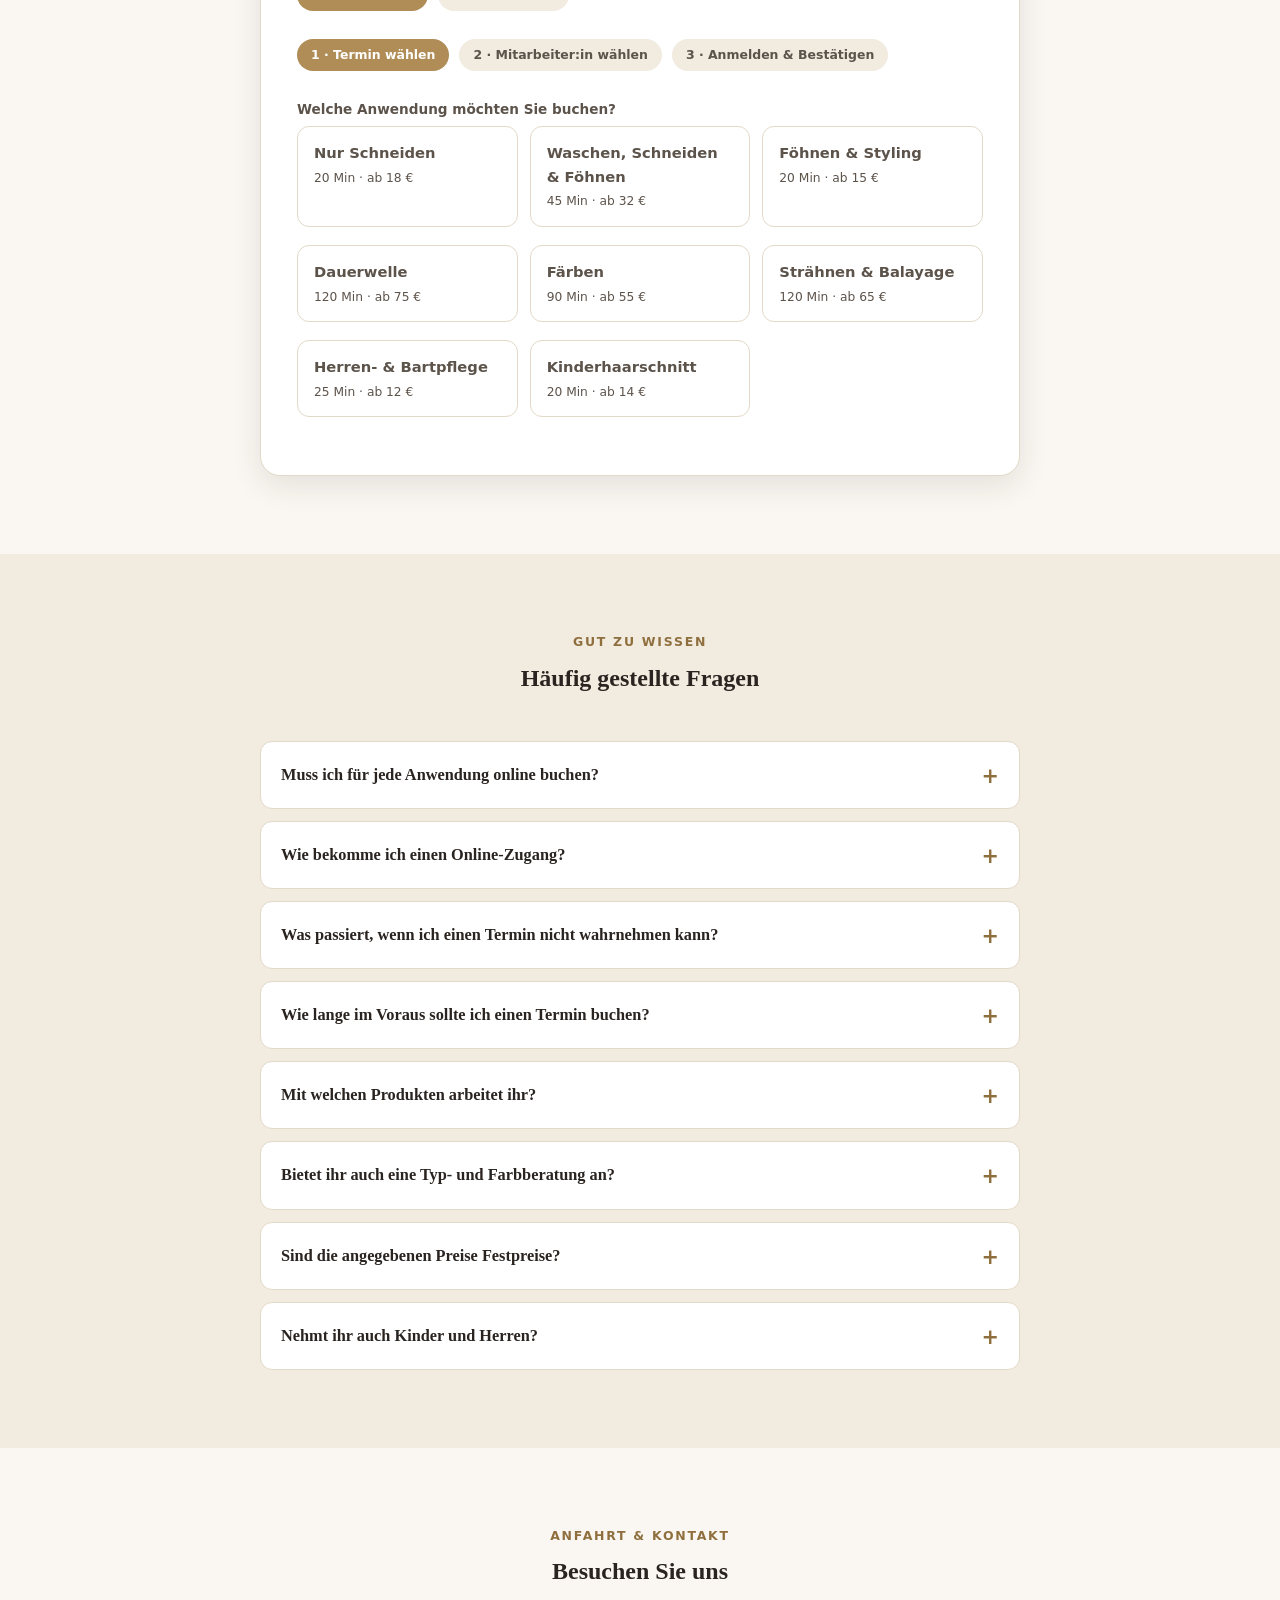
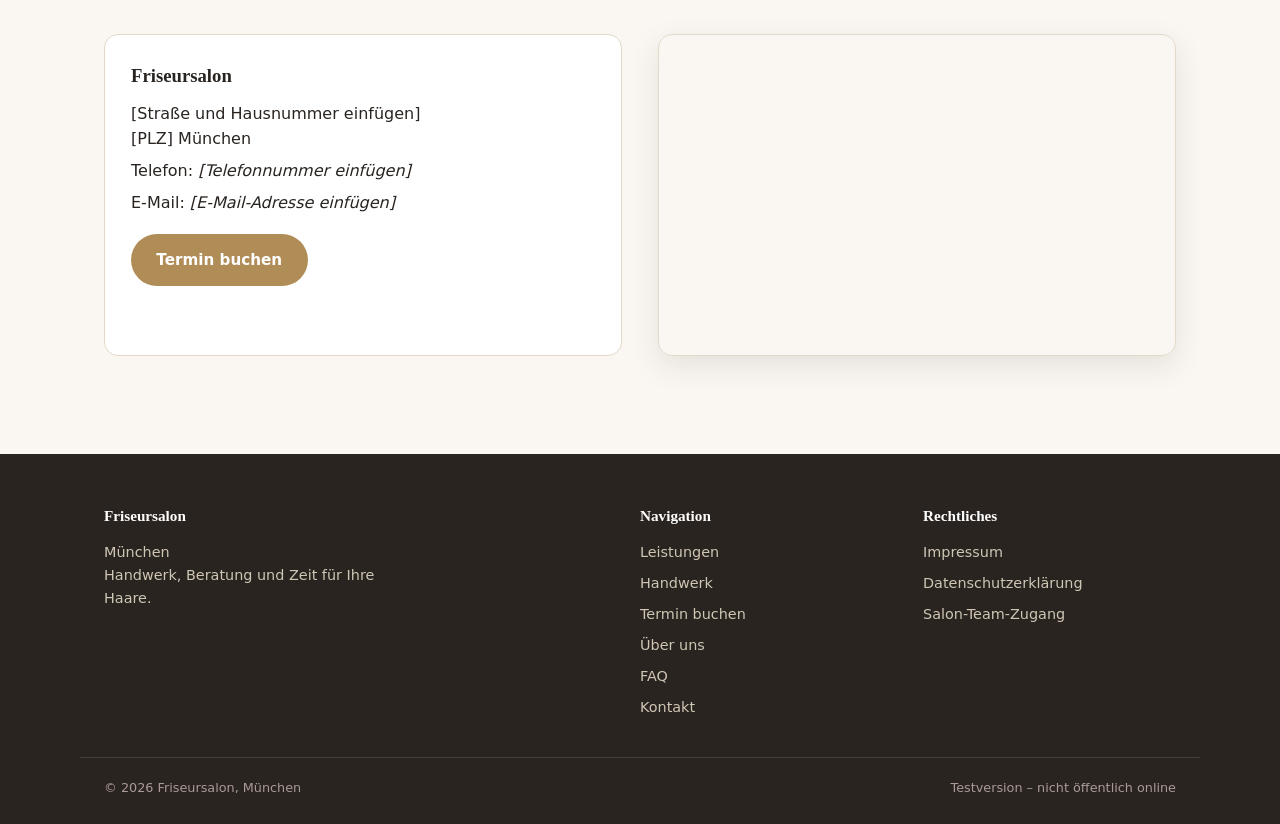
==== commit 4b6cb645: "Friseur-Testseite: Inhaber-Foto neu zugeschnitten, Team-Text angepasst, Auge-Toggle im Team-Login er" ====
--- a/test/friseur/index.html
+++ b/test/friseur/index.html
@@ -230,11 +230,11 @@
         <div class="team-grid">
           <div class="team-card">
             <div class="avatar">
-              <img src="images/team-inhaber-ki.jpg" alt="KI-generiertes Bild: Inhaber:in, Meisterfriseur:in" loading="lazy">
+              <img src="images/team-inhaber-ki.jpg" alt="KI-generiertes Bild: Inhaber, Friseur, Meister" loading="lazy">
               <span class="avatar-badge" title="KI-generiertes Bild">🤖</span>
             </div>
-            <h4>Inhaber:in</h4>
-            <span>Meisterfriseur:in</span>
+            <h4>Inhaber</h4>
+            <span>Friseur, Meister</span>
           </div>
           <div class="team-card">
             <div class="avatar">
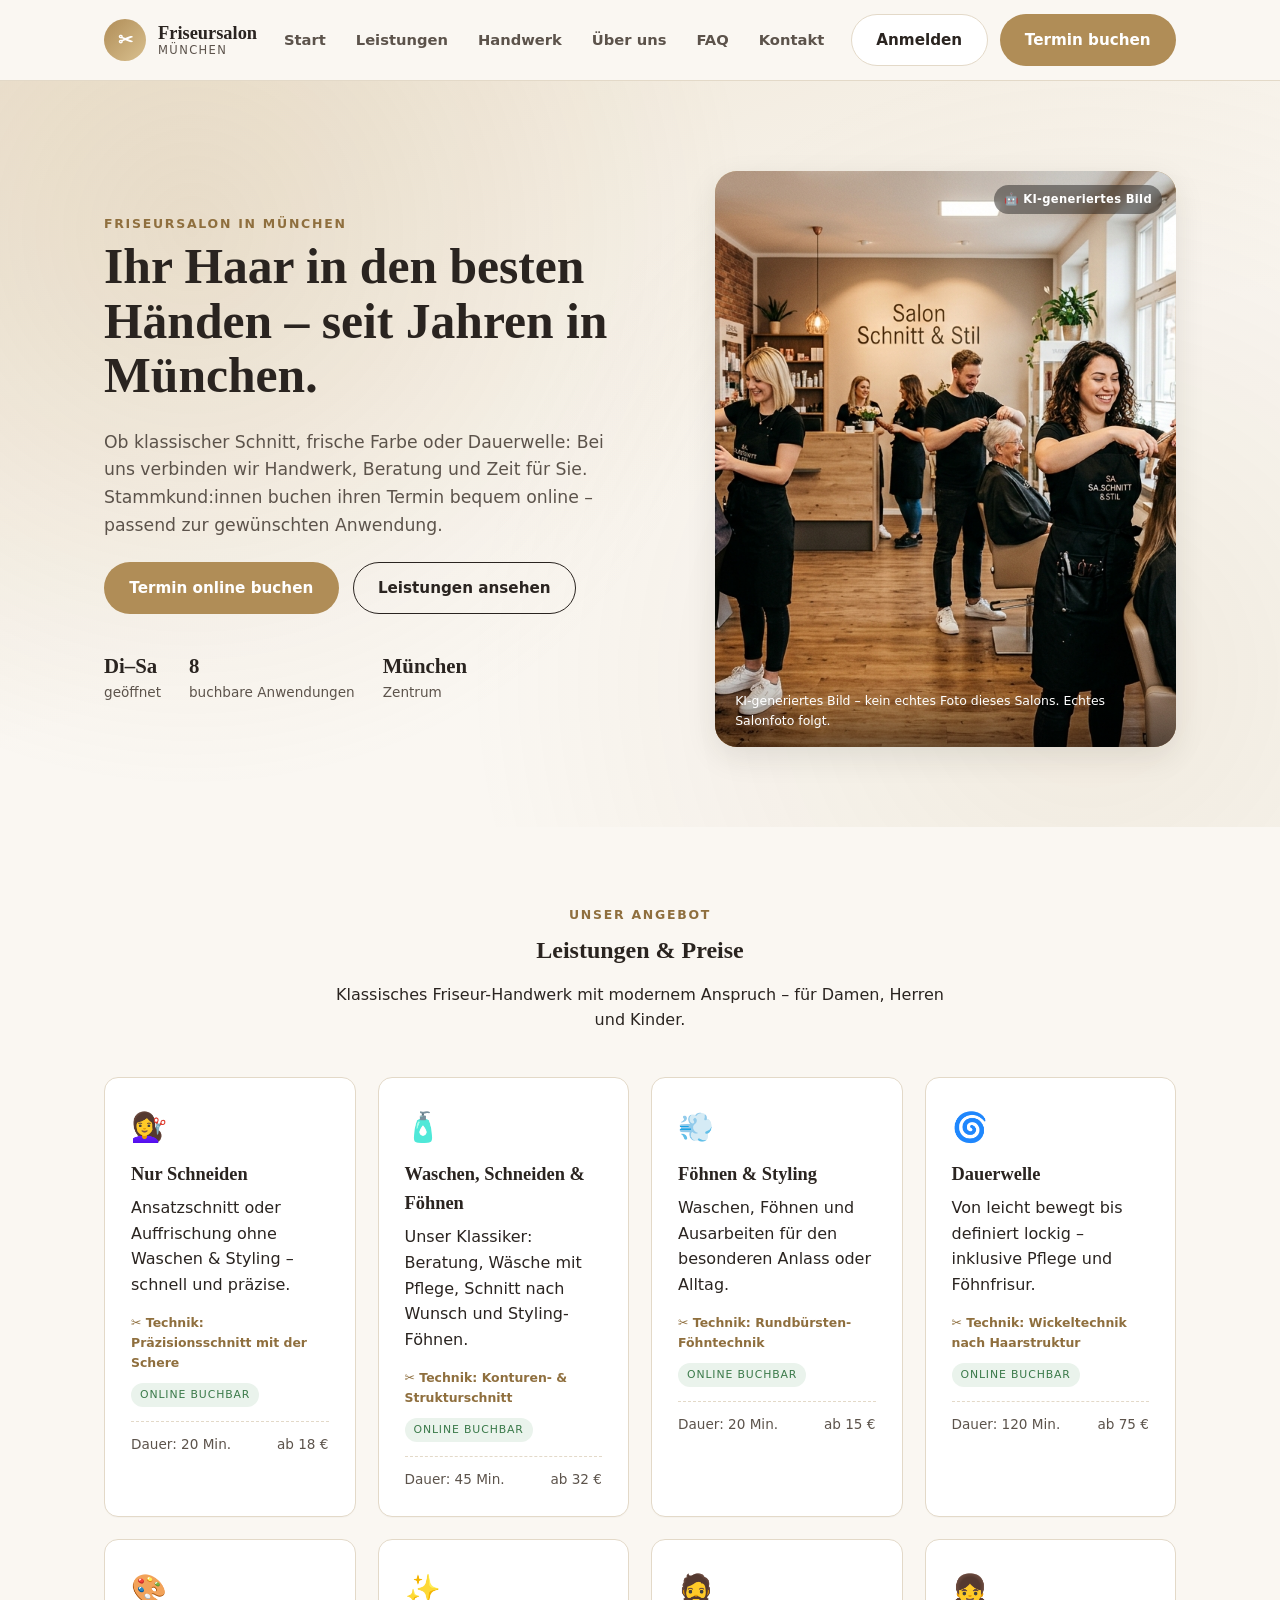
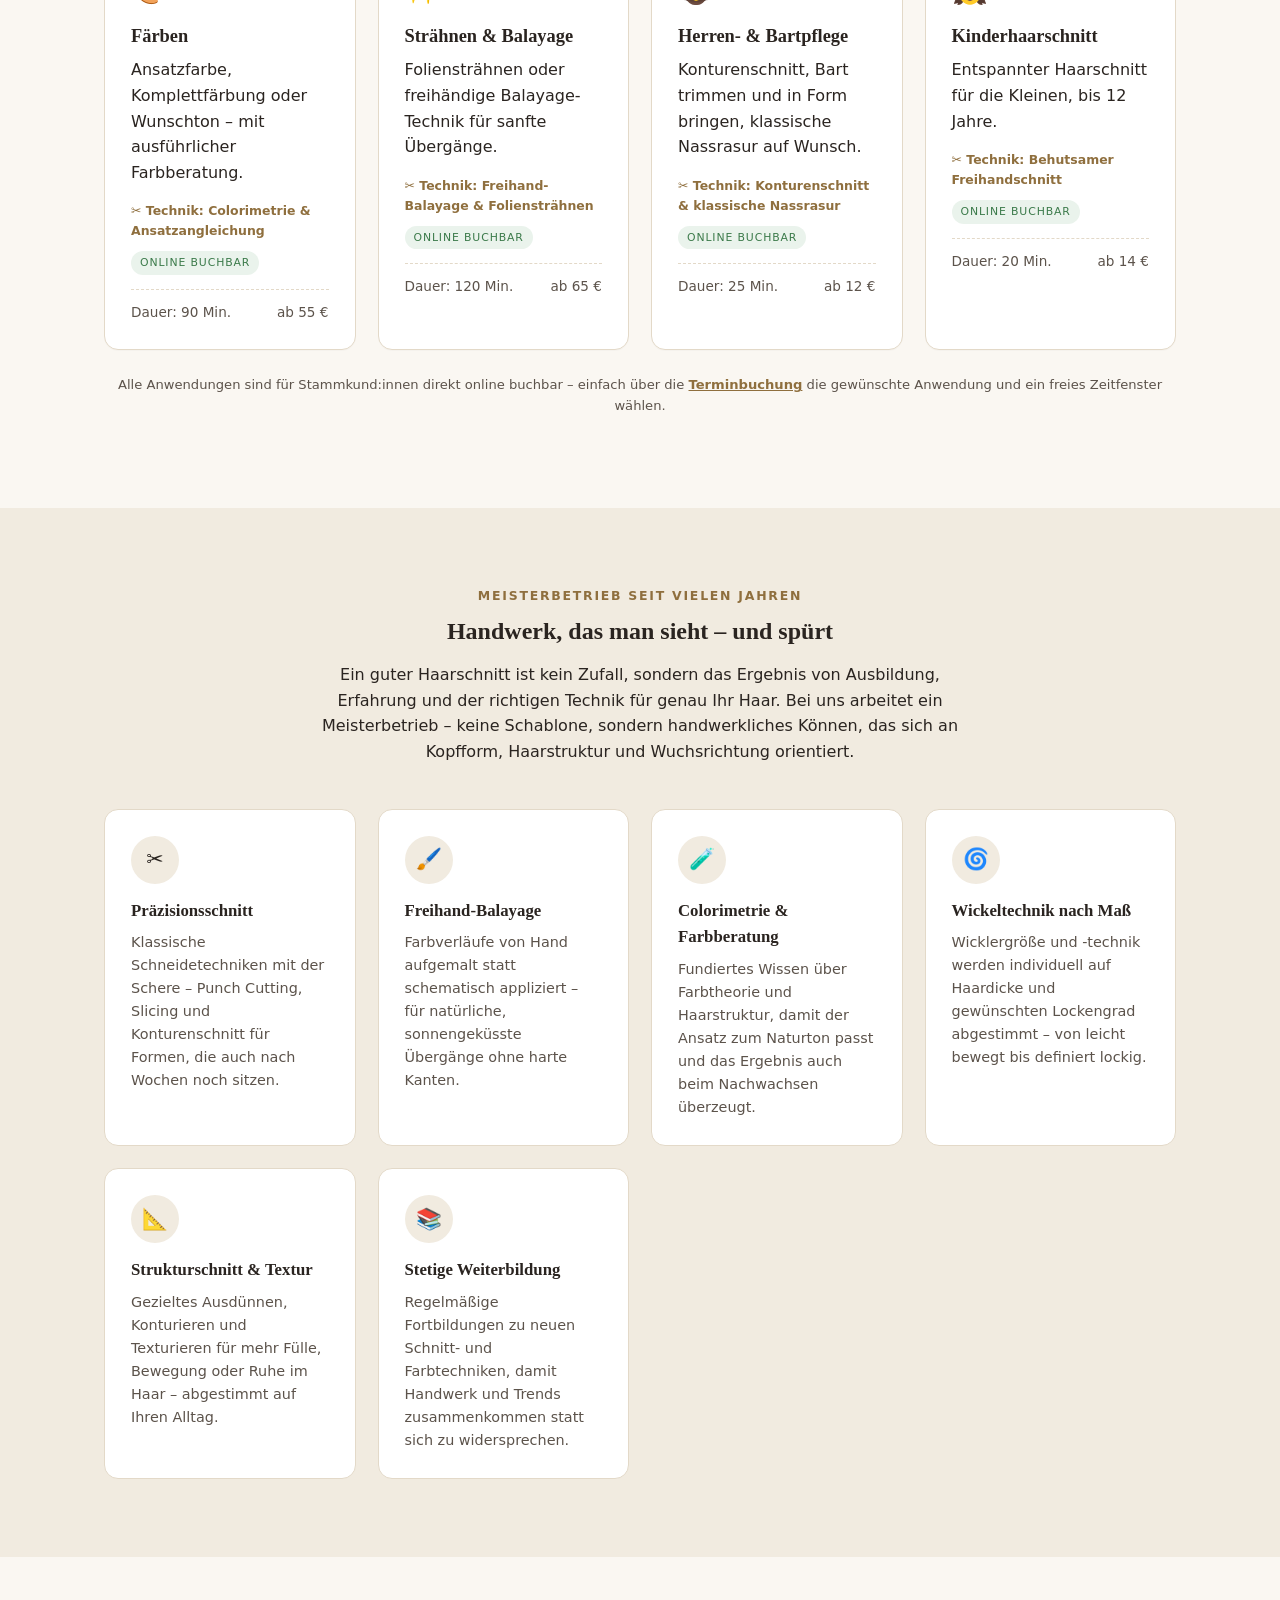
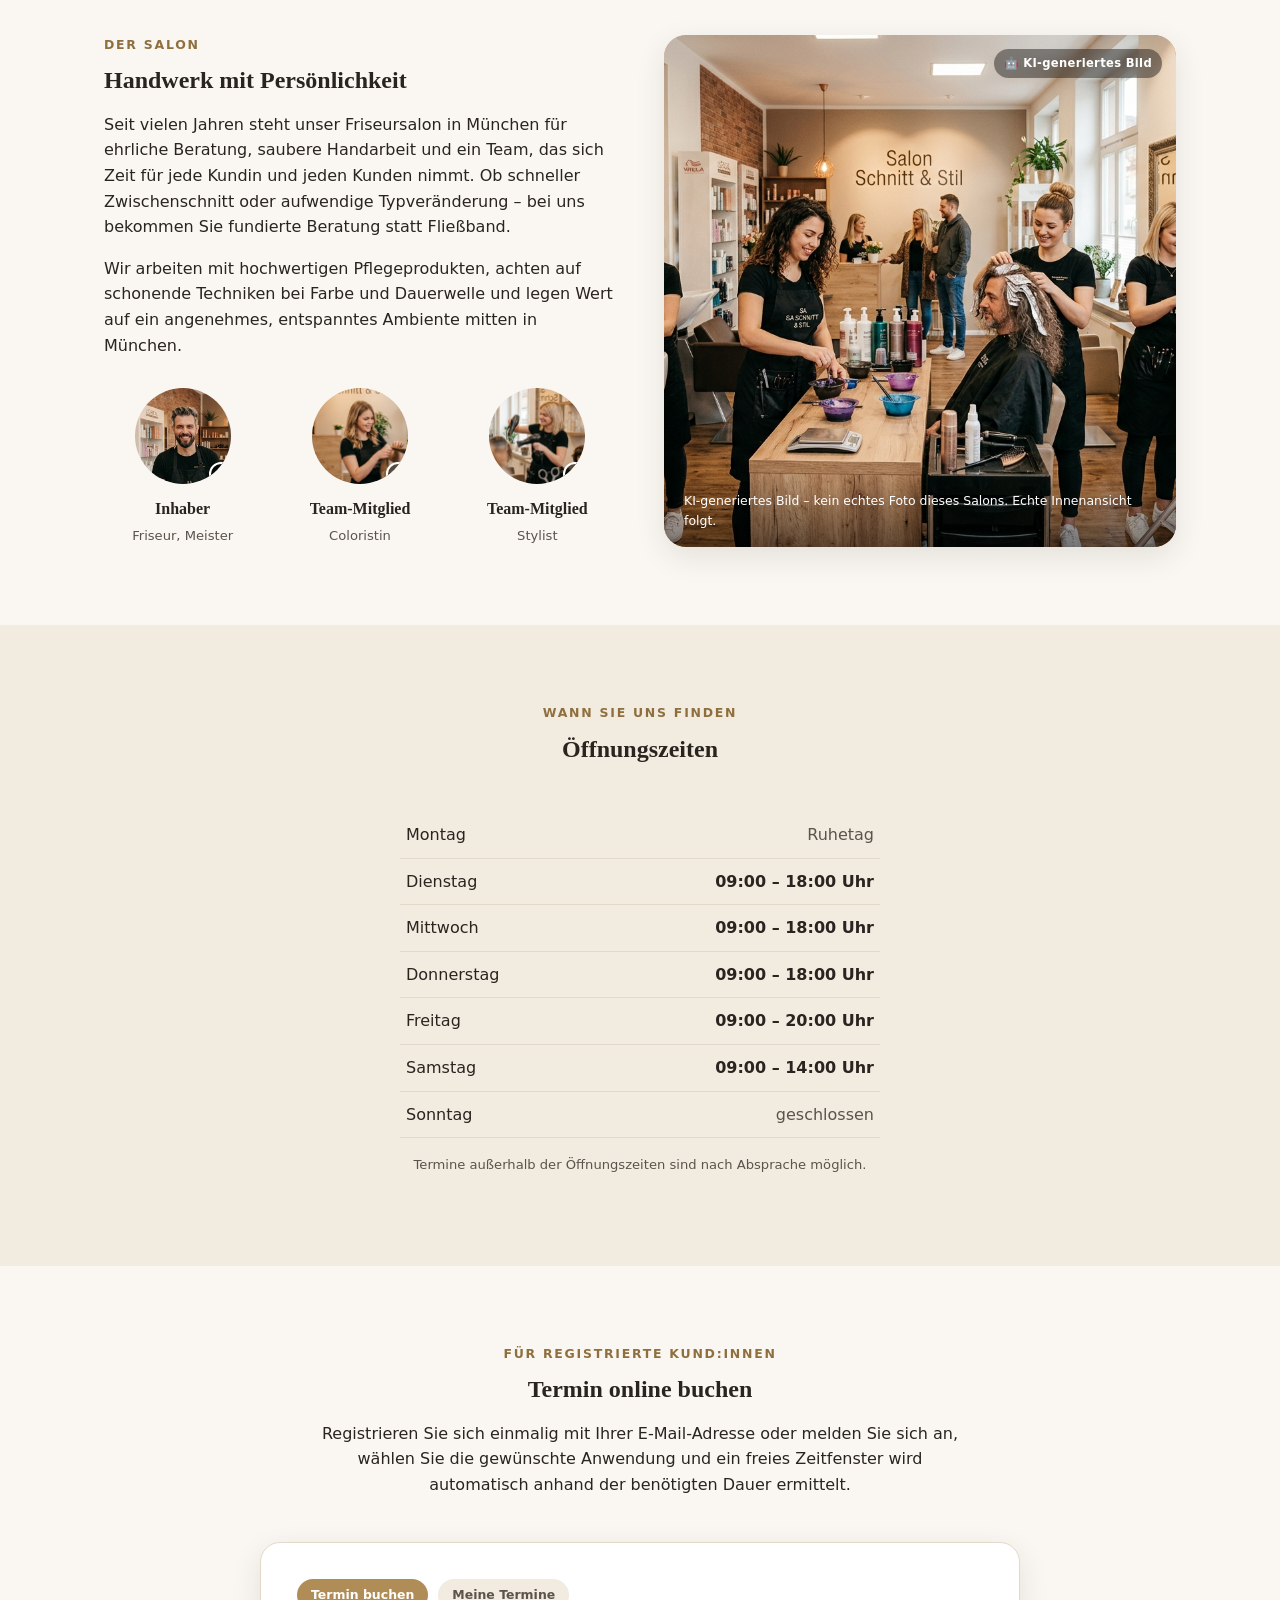
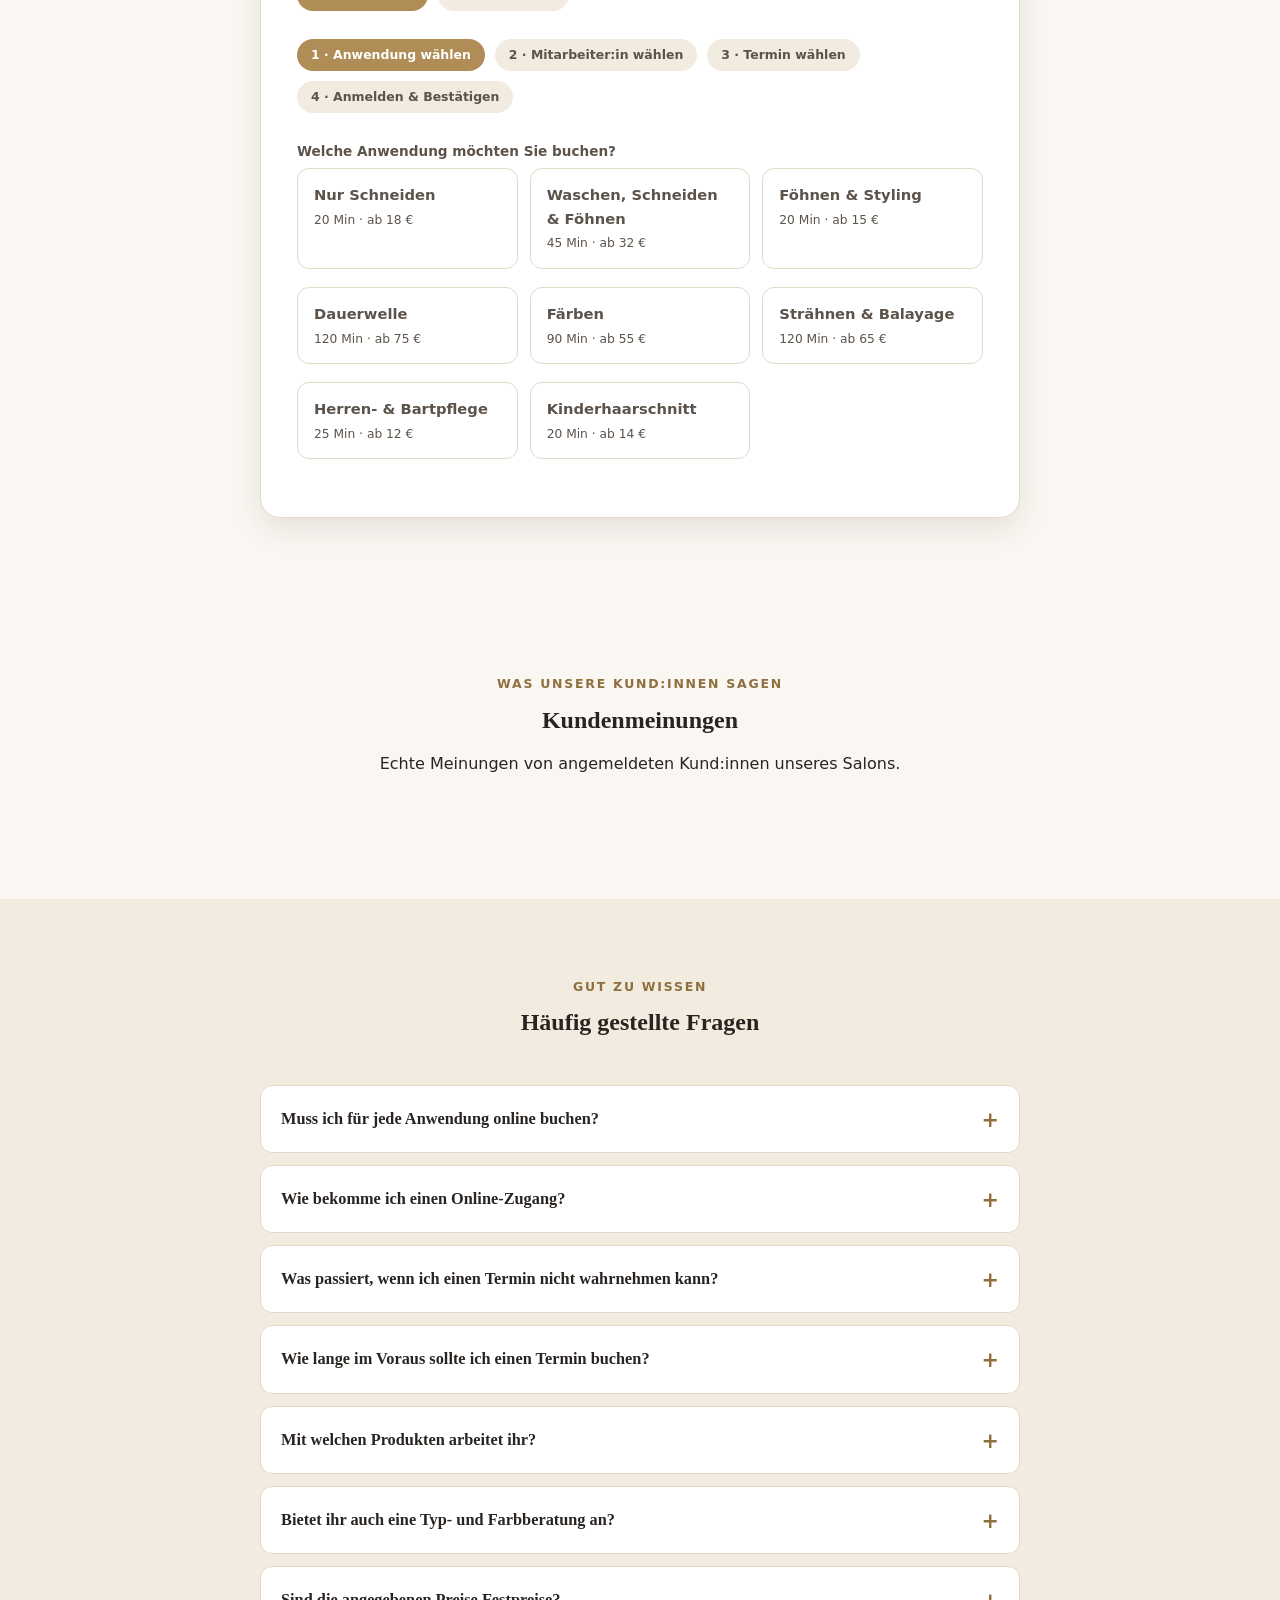
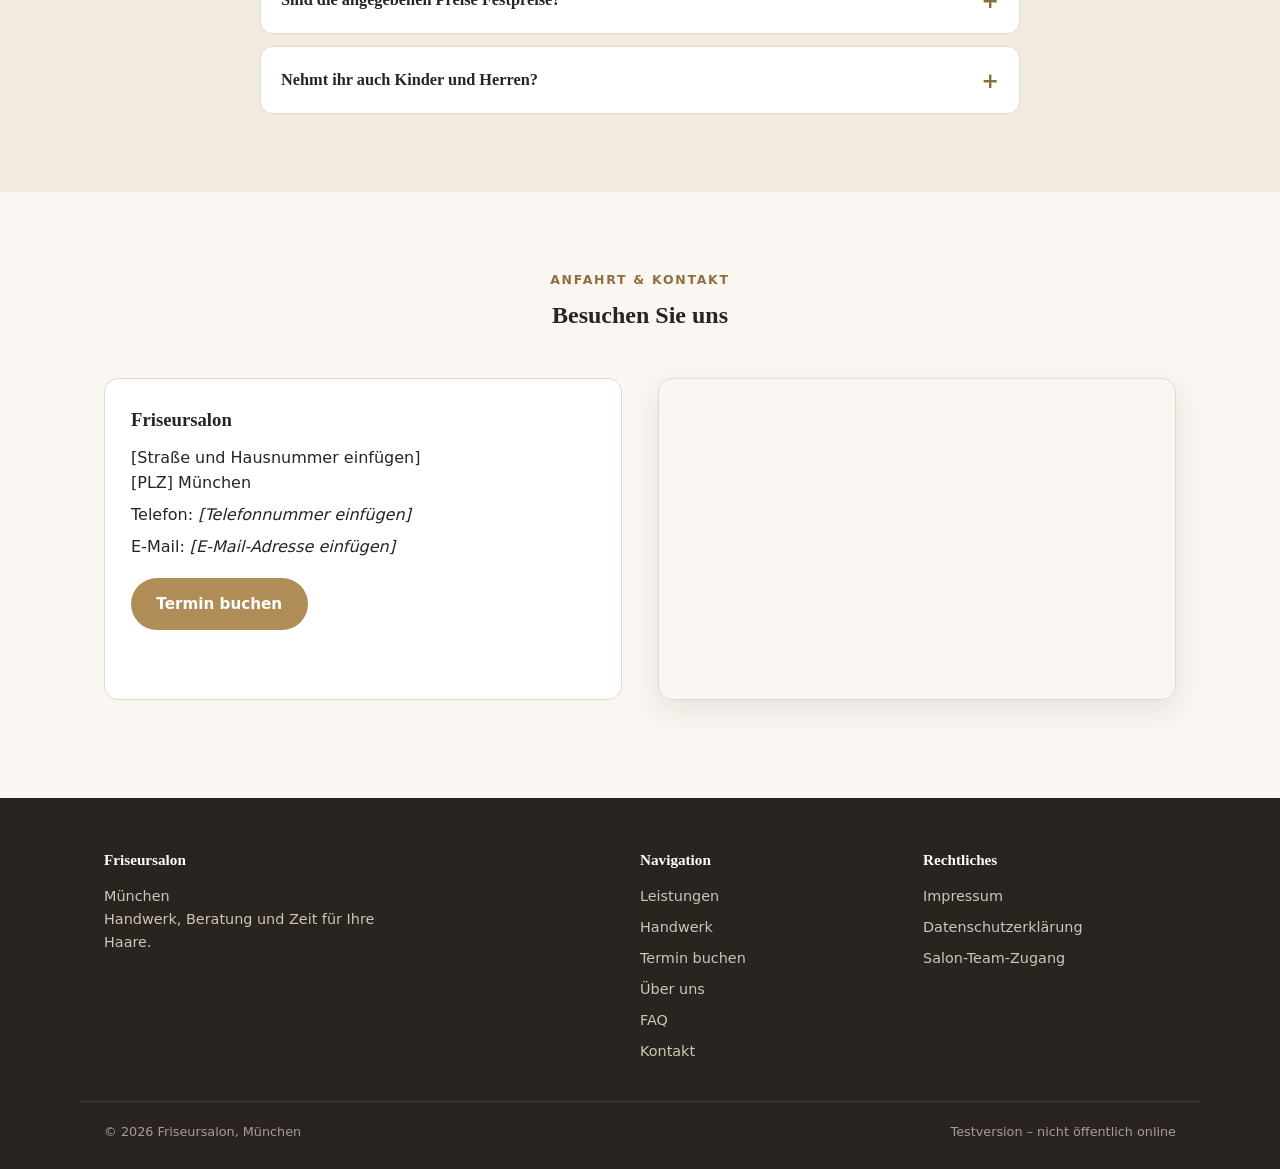
==== commit cb4741da: "Friseur-Testseite: Kundenmeinungen hinzufuegen (nur angemeldete Kund:innen, mit Loeschfunktion) Neue" ====
--- a/test/friseur/index.html
+++ b/test/friseur/index.html
@@ -302,6 +302,20 @@
     </div>
   </section>
 
+  <!-- ===================== Kundenmeinungen ===================== -->
+  <section id="kundenmeinungen">
+    <div class="container">
+      <div class="section-head">
+        <span class="eyebrow">Was unsere Kund:innen sagen</span>
+        <h2>Kundenmeinungen</h2>
+        <p>Echte Meinungen von angemeldeten Kund:innen unseres Salons.</p>
+      </div>
+      <div id="reviews-app">
+        <!-- wird von script.js befüllt -->
+      </div>
+    </div>
+  </section>
+
   <!-- ===================== FAQ ===================== -->
   <section id="faq" class="alt">
     <div class="container">
--- a/test/friseur/styles.css
+++ b/test/friseur/styles.css
@@ -271,6 +271,13 @@
 .team-card h4{margin:0; font-size:1rem;}
 .team-card span{font-size:.82rem; color:var(--ink-soft);}
 
+/* ---------- Kundenmeinungen ---------- */
+.reviews-grid{display:grid; grid-template-columns:repeat(auto-fit,minmax(240px,1fr)); gap:20px;}
+.review-card{background:#fff; border:1px solid var(--line); border-radius:12px; padding:20px; display:flex; flex-direction:column; gap:12px;}
+.review-body{margin:0; font-style:italic; color:var(--ink);}
+.review-foot{display:flex; justify-content:space-between; align-items:center; font-size:.85rem;}
+.review-author{font-weight:600; color:var(--gold-dark);}
+
 /* ---------- Öffnungszeiten ---------- */
 .hours-table{width:100%; max-width:480px; margin:0 auto; border-collapse:collapse;}
 .hours-table td{padding:10px 6px; border-bottom:1px solid var(--line);}
@@ -307,6 +314,13 @@
   padding:4px 6px; border-radius:6px;
 }
 .pw-eye:hover{background:var(--paper-alt);}
+
+.pw-checklist{list-style:none; padding:0; margin:8px 0 0; font-size:.82rem; display:grid; gap:4px;}
+.pw-checklist li{position:relative; padding-left:1.4em; color:var(--ink-soft);}
+.pw-checklist li::before{content:"○"; position:absolute; left:0; color:var(--ink-soft);}
+.pw-checklist li.ok{color:#2e7d32;}
+.pw-checklist li.ok::before{content:"✓"; color:#2e7d32; font-weight:700;}
+.pw-checklist li.bad::before{content:"✕"; color:#b3261e;}
 
 .date-strip{display:flex; gap:8px; overflow-x:auto; padding-bottom:4px; -webkit-overflow-scrolling:touch;}
 .date-chip{
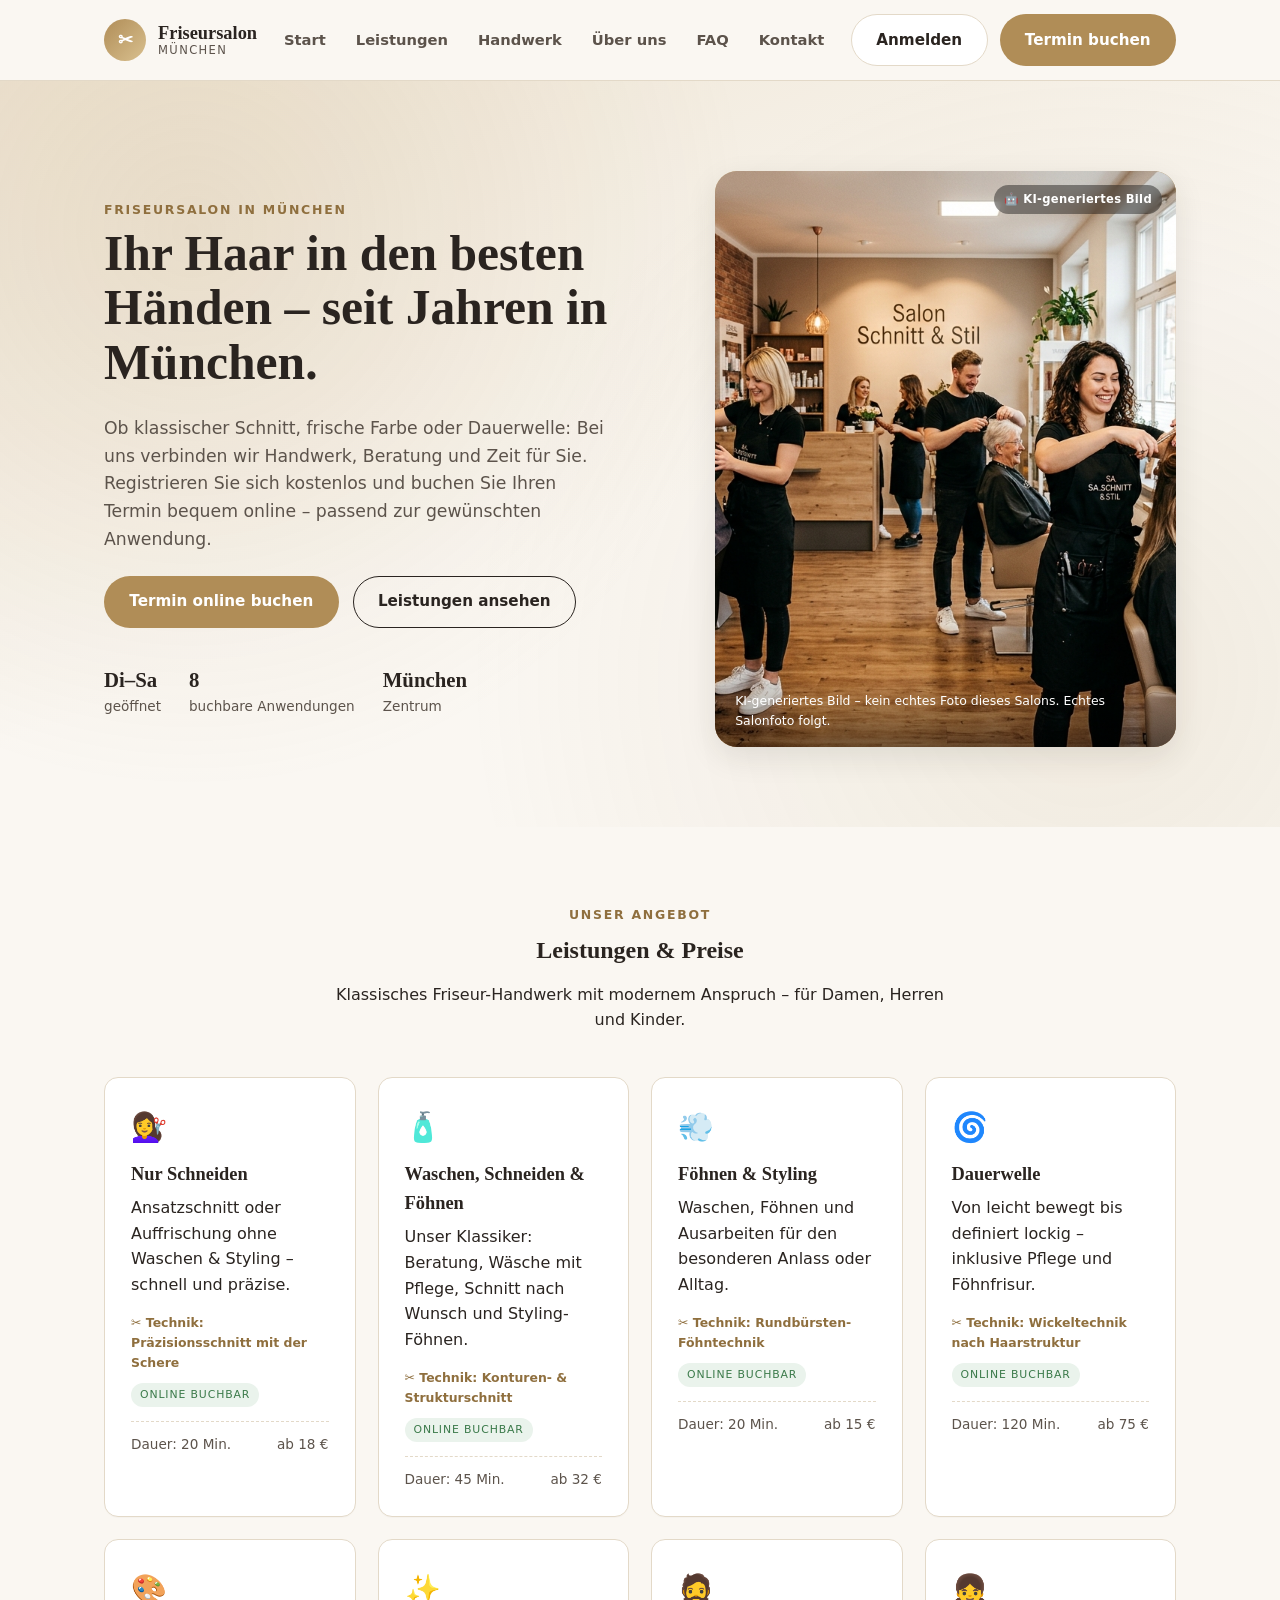
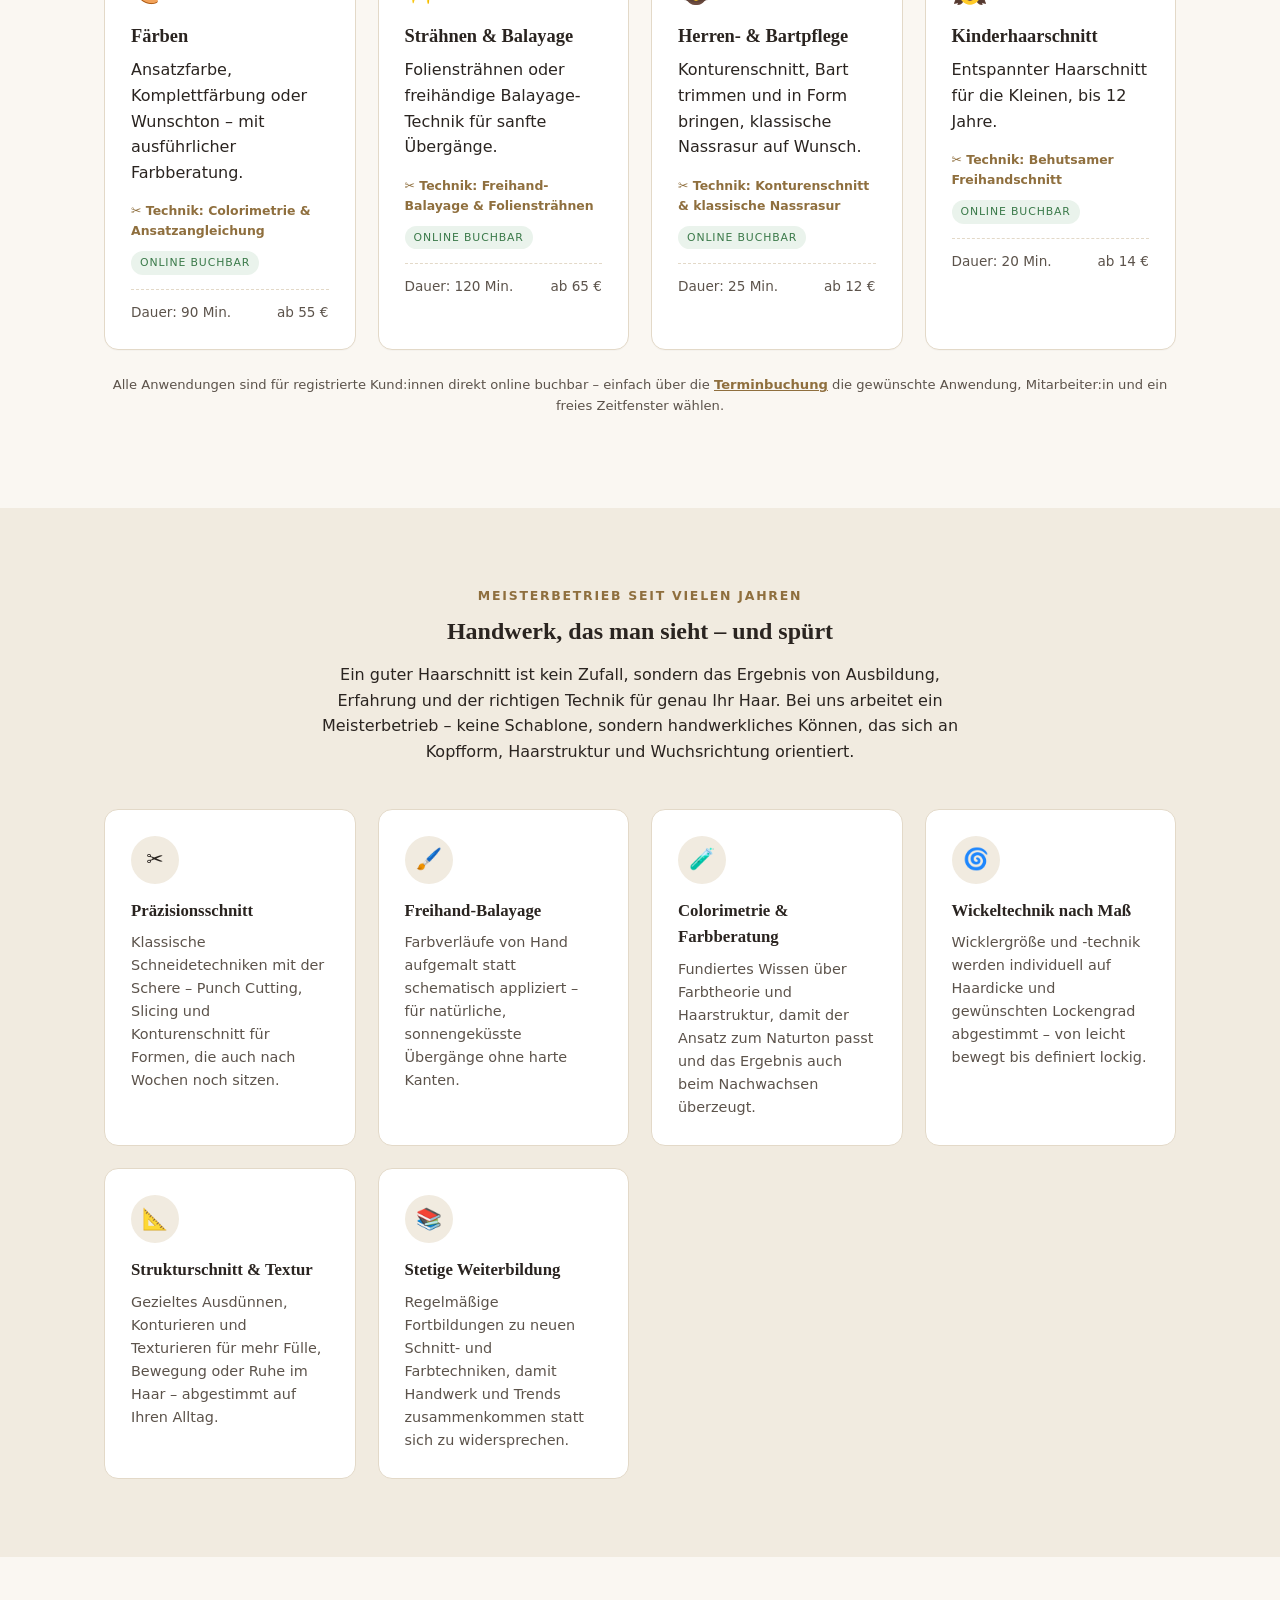
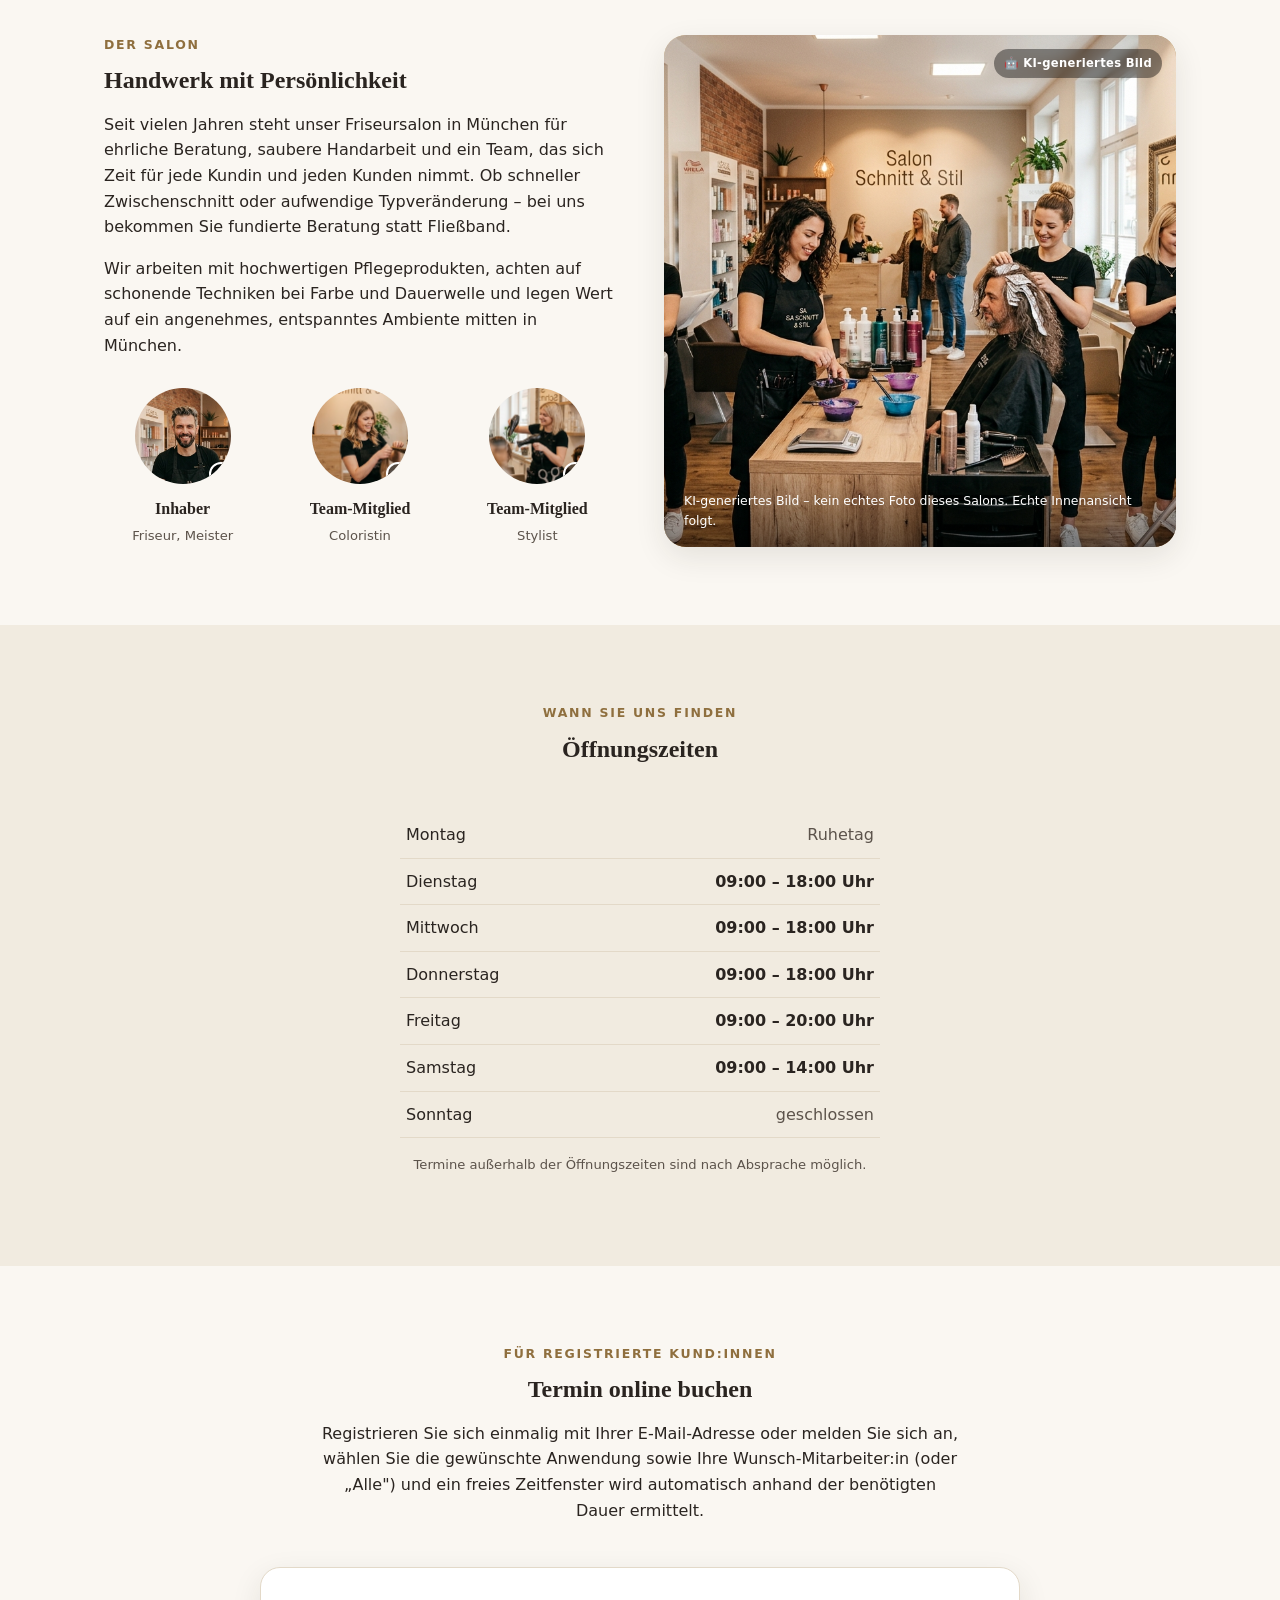
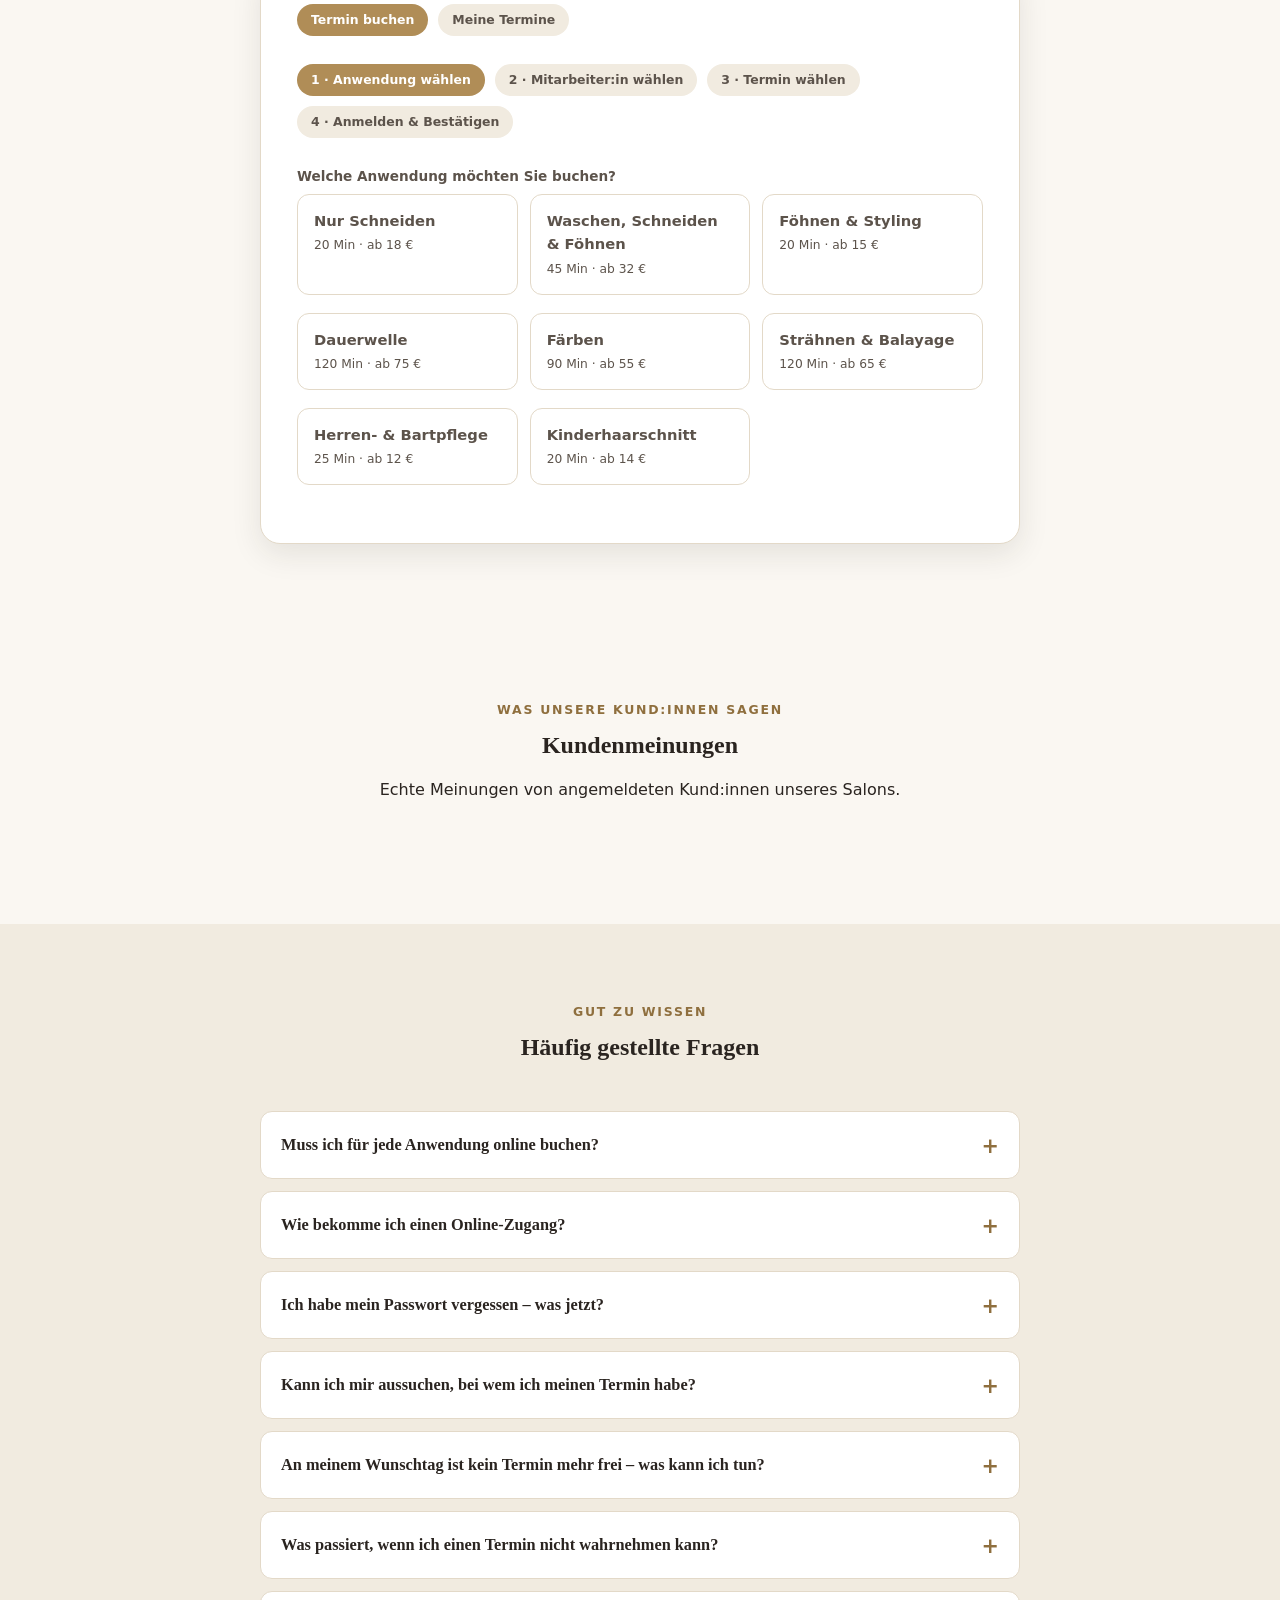
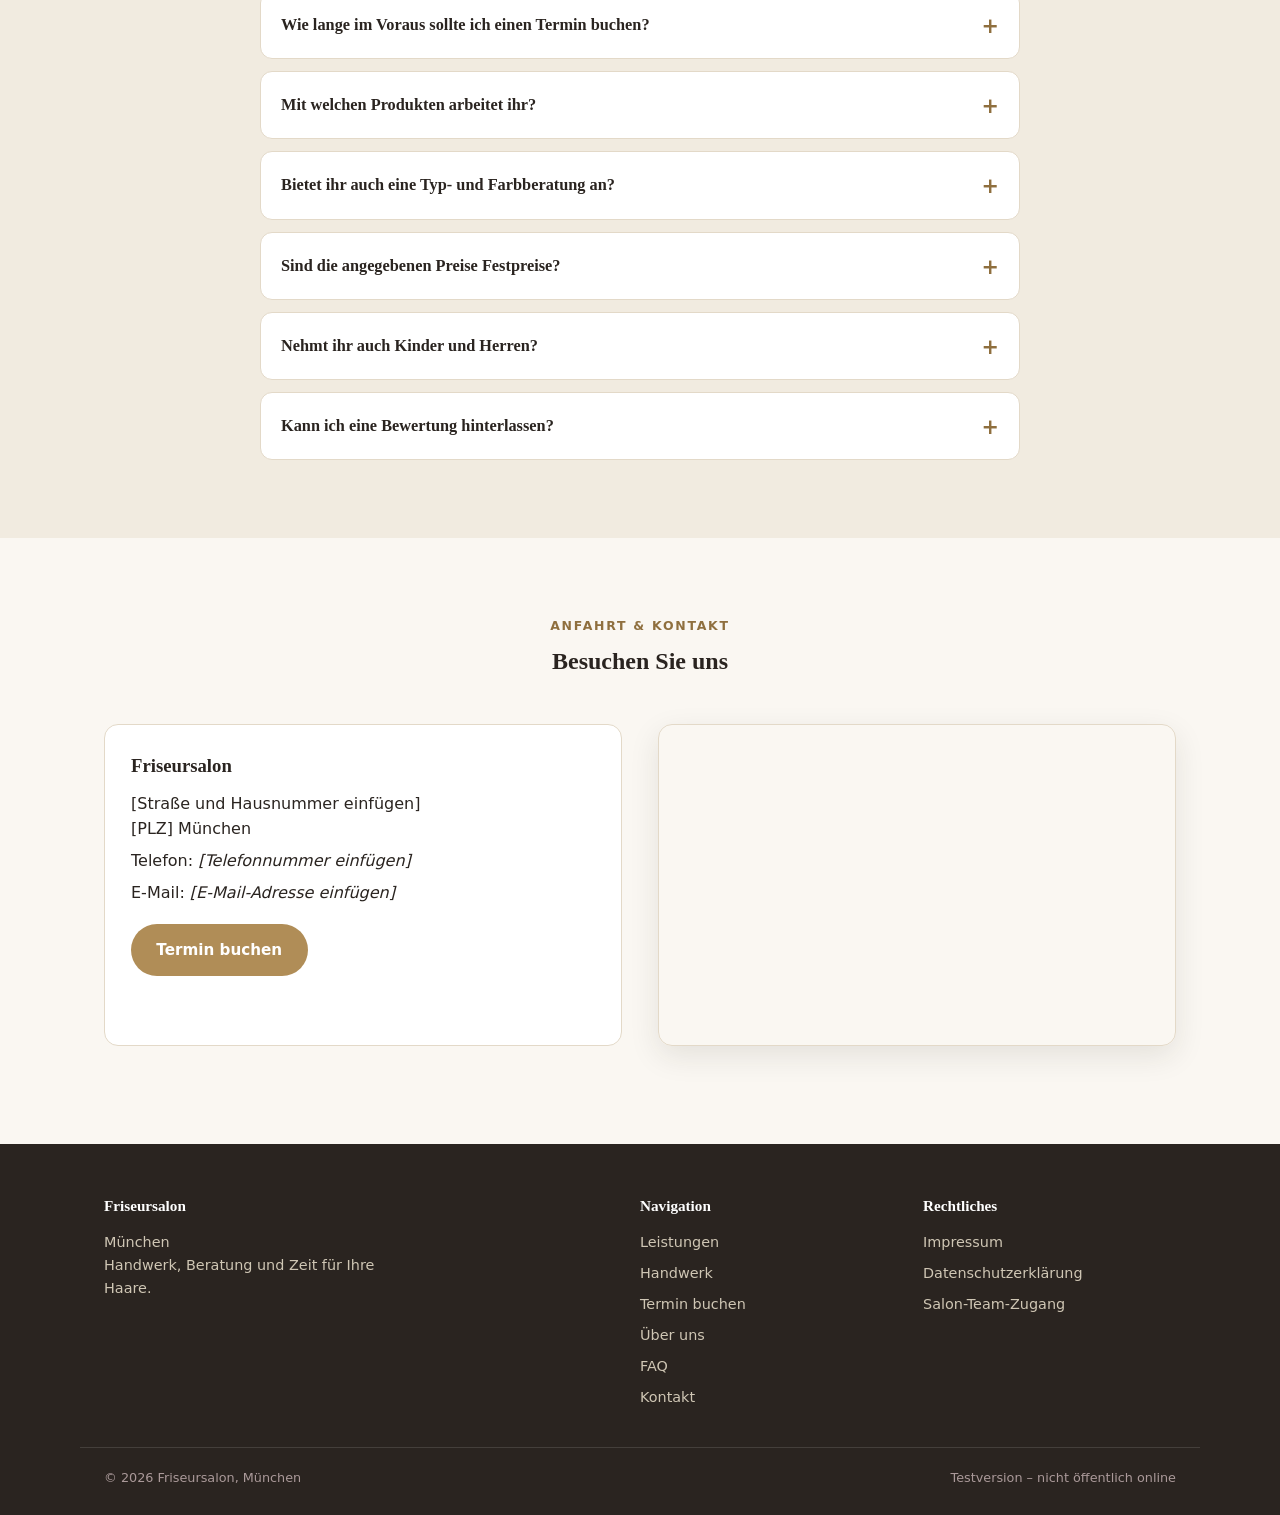
==== commit 09ef9518: "Friseur-Testseite: FAQs an aktuellen Stand angepasst (Selbstregistrierung, Passwort, Mitarbeiter:inn" ====
--- a/test/friseur/index.html
+++ b/test/friseur/index.html
@@ -41,8 +41,8 @@
         <h1>Ihr Haar in den besten Händen – seit Jahren in München.</h1>
         <p class="lead">
           Ob klassischer Schnitt, frische Farbe oder Dauerwelle: Bei uns
-          verbinden wir Handwerk, Beratung und Zeit für Sie. Stammkund:innen buchen
-          ihren Termin bequem online – passend zur gewünschten Anwendung.
+          verbinden wir Handwerk, Beratung und Zeit für Sie. Registrieren Sie sich
+          kostenlos und buchen Sie Ihren Termin bequem online – passend zur gewünschten Anwendung.
         </p>
         <div class="hero-cta">
           <a href="#termin" class="btn btn-primary">Termin online buchen</a>
@@ -148,9 +148,9 @@
       </div>
 
       <p class="hint" style="margin-top:24px; text-align:center;">
-        Alle Anwendungen sind für Stammkund:innen direkt online buchbar –
+        Alle Anwendungen sind für registrierte Kund:innen direkt online buchbar –
         einfach über die <a href="#termin" style="color:var(--gold-dark); font-weight:600;">Terminbuchung</a> die
-        gewünschte Anwendung und ein freies Zeitfenster wählen.
+        gewünschte Anwendung, Mitarbeiter:in und ein freies Zeitfenster wählen.
       </p>
     </div>
   </section>
@@ -293,8 +293,8 @@
         <span class="eyebrow">Für registrierte Kund:innen</span>
         <h2>Termin online buchen</h2>
         <p>Registrieren Sie sich einmalig mit Ihrer E-Mail-Adresse oder melden Sie sich an,
-          wählen Sie die gewünschte Anwendung und ein freies Zeitfenster wird automatisch
-          anhand der benötigten Dauer ermittelt.</p>
+          wählen Sie die gewünschte Anwendung sowie Ihre Wunsch-Mitarbeiter:in (oder „Alle") und
+          ein freies Zeitfenster wird automatisch anhand der benötigten Dauer ermittelt.</p>
       </div>
       <div class="booking-shell" id="booking-app">
         <!-- wird von script.js befüllt -->
@@ -326,19 +326,42 @@
       <div class="faq-list">
         <details class="faq-item">
           <summary>Muss ich für jede Anwendung online buchen?</summary>
-          <p>Die Online-Terminbuchung steht aktuell Stammkund:innen mit persönlichem Zugang zur
-            Verfügung und deckt alle acht Anwendungen ab, die wir anbieten. Ohne Zugang erreichen
-            Sie uns weiterhin ganz klassisch telefonisch oder im Salon.</p>
+          <p>Die Online-Terminbuchung steht allen registrierten Kund:innen zur Verfügung und deckt
+            alle acht Anwendungen ab, die wir anbieten. Ohne Zugang erreichen Sie uns weiterhin
+            ganz klassisch telefonisch oder im Salon.</p>
         </details>
         <details class="faq-item">
           <summary>Wie bekomme ich einen Online-Zugang?</summary>
-          <p>Sprechen Sie uns einfach beim nächsten Besuch an oder rufen Sie uns an – wir legen
-            Ihnen dann einen persönlichen Zugang für die Terminbuchung an.</p>
+          <p>Ganz einfach selbst: Klicken Sie oben auf „Anmelden" oder „Termin buchen" und wählen
+            Sie „Registrieren". Mit E-Mail-Adresse, Name, Telefonnummer und einem Passwort ist Ihr
+            Zugang in wenigen Sekunden eingerichtet – eine persönliche Einladung durch uns ist
+            nicht mehr nötig. Nach der Registrierung bestätigen Sie noch den Link in der
+            Willkommens-E-Mail, dann können Sie sofort buchen.</p>
+        </details>
+        <details class="faq-item">
+          <summary>Ich habe mein Passwort vergessen – was jetzt?</summary>
+          <p>Klicken Sie im Anmeldefenster auf „Passwort vergessen?" und geben Sie Ihre
+            E-Mail-Adresse ein. Sie erhalten dann einen Link, mit dem Sie sich in wenigen Schritten
+            ein neues Passwort vergeben können.</p>
+        </details>
+        <details class="faq-item">
+          <summary>Kann ich mir aussuchen, bei wem ich meinen Termin habe?</summary>
+          <p>Ja. Bei der Buchung wählen Sie zuerst Ihre Wunsch-Anwendung und anschließend, bei wem
+            Sie den Termin möchten – bei einer bestimmten Person oder bei „Alle", wenn Ihnen egal
+            ist, wer Sie bedient und Sie möglichst schnell einen freien Termin bekommen möchten.
+            Erst danach zeigen wir Ihnen die für diese Auswahl tatsächlich freien Zeitfenster.</p>
+        </details>
+        <details class="faq-item">
+          <summary>An meinem Wunschtag ist kein Termin mehr frei – was kann ich tun?</summary>
+          <p>Sie können sich als angemeldete:r Kund:in mit einem Klick auf die Warteliste für den
+            gewünschten Tag setzen lassen. Gibt jemand einen Termin zurück oder geben wir ein
+            weiteres Zeitfenster frei, benachrichtigen wir Sie automatisch per E-Mail.</p>
         </details>
         <details class="faq-item">
           <summary>Was passiert, wenn ich einen Termin nicht wahrnehmen kann?</summary>
           <p>Stornieren Sie den Termin bitte so früh wie möglich direkt online unter „Meine
-            Termine" – dann können wir das Zeitfenster für andere Kund:innen wieder freigeben.</p>
+            Termine" – dann können wir das Zeitfenster für andere Kund:innen wieder freigeben.
+            Dort können Sie außerdem jederzeit Ihre hinterlegte Telefonnummer ändern.</p>
         </details>
         <details class="faq-item">
           <summary>Wie lange im Voraus sollte ich einen Termin buchen?</summary>
@@ -365,6 +388,12 @@
           <summary>Nehmt ihr auch Kinder und Herren?</summary>
           <p>Selbstverständlich – neben Damen-Anwendungen bieten wir eigene Leistungen für Herren
             (Konturenschnitt, Bartpflege, Nassrasur) und einen behutsamen Kinderhaarschnitt an.</p>
+        </details>
+        <details class="faq-item">
+          <summary>Kann ich eine Bewertung hinterlassen?</summary>
+          <p>Ja – angemeldete Kund:innen können weiter unten auf dieser Seite unter
+            „Kundenmeinungen" eine Sternebewertung und eine kurze Meinung hinterlassen. Damit die
+            Meinungen echt bleiben, ist dafür ein bestehender Online-Zugang nötig.</p>
         </details>
       </div>
     </div>
--- a/test/friseur/styles.css
+++ b/test/friseur/styles.css
@@ -277,6 +277,27 @@
 .review-body{margin:0; font-style:italic; color:var(--ink);}
 .review-foot{display:flex; justify-content:space-between; align-items:center; font-size:.85rem;}
 .review-author{font-weight:600; color:var(--gold-dark);}
+.review-stars{color:var(--gold); font-size:1.1rem; letter-spacing:1px;}
+
+.star-rating{display:flex; flex-direction:row-reverse; justify-content:flex-end; gap:6px; font-size:2.6rem; width:fit-content; line-height:1;}
+.star-rating input{position:absolute; opacity:0; width:0; height:0;}
+.form-row .star-rating label{color:var(--line); cursor:pointer; transition:transform .1s, color .15s; display:inline; font-weight:400; margin-bottom:0;}
+.star-rating input:checked ~ label,
+.star-rating label:hover,
+.star-rating label:hover ~ label{color:var(--gold);}
+.star-rating label:hover{transform:scale(1.15);}
+
+.review-form-card{
+  max-width:600px; margin:0 auto 36px; background:#fff; border:1px solid var(--line);
+  border-radius:16px; padding:32px; box-shadow:var(--shadow);
+}
+.review-form-card h3{margin:0 0 20px; font-family:var(--serif); font-size:1.3rem; text-align:center;}
+.review-form-card .form-row{margin-bottom:20px;}
+.review-form-card .form-row:has(.star-rating){text-align:center;}
+.review-form-card .star-rating{margin:0 auto;}
+.review-form-card textarea{font-size:1rem; padding:14px;}
+.review-form-card .form-actions{justify-content:center;}
+.review-form-card .btn{padding:14px 32px; font-size:1rem;}
 
 /* ---------- Öffnungszeiten ---------- */
 .hours-table{width:100%; max-width:480px; margin:0 auto; border-collapse:collapse;}
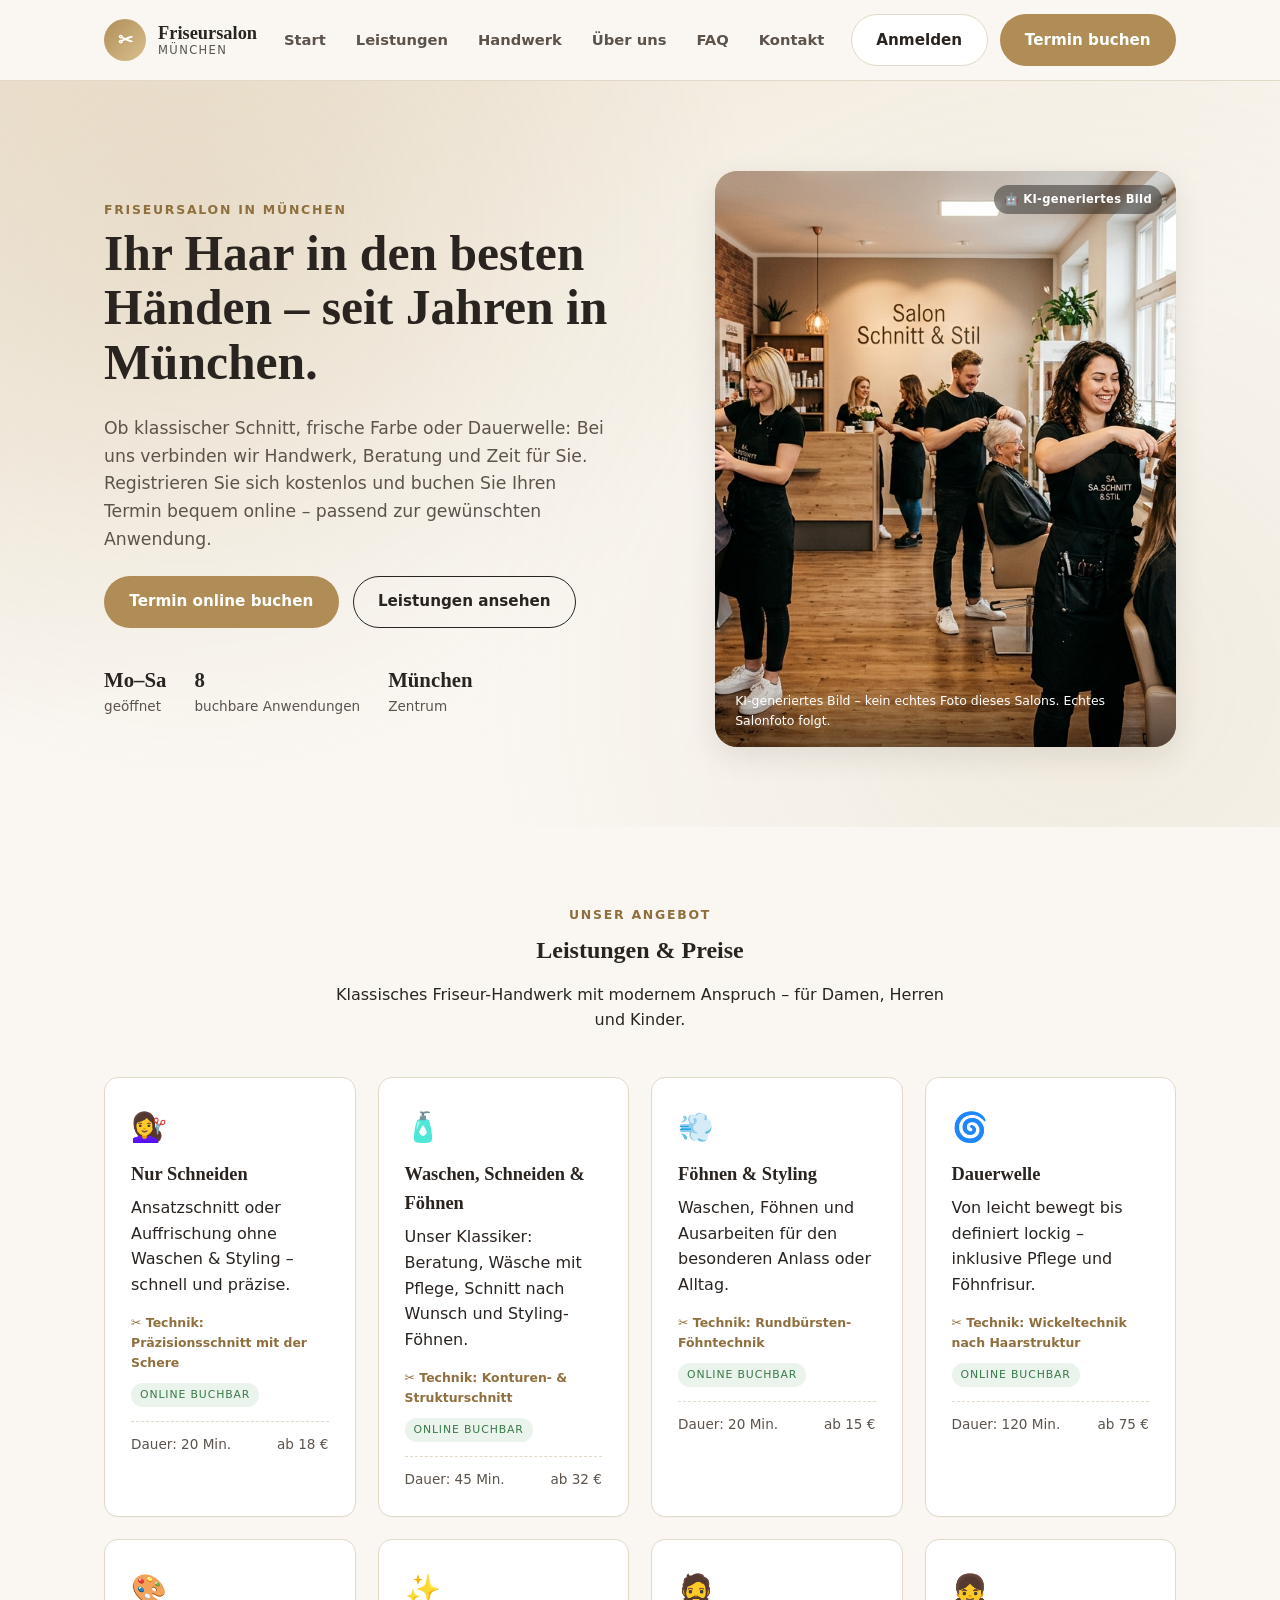
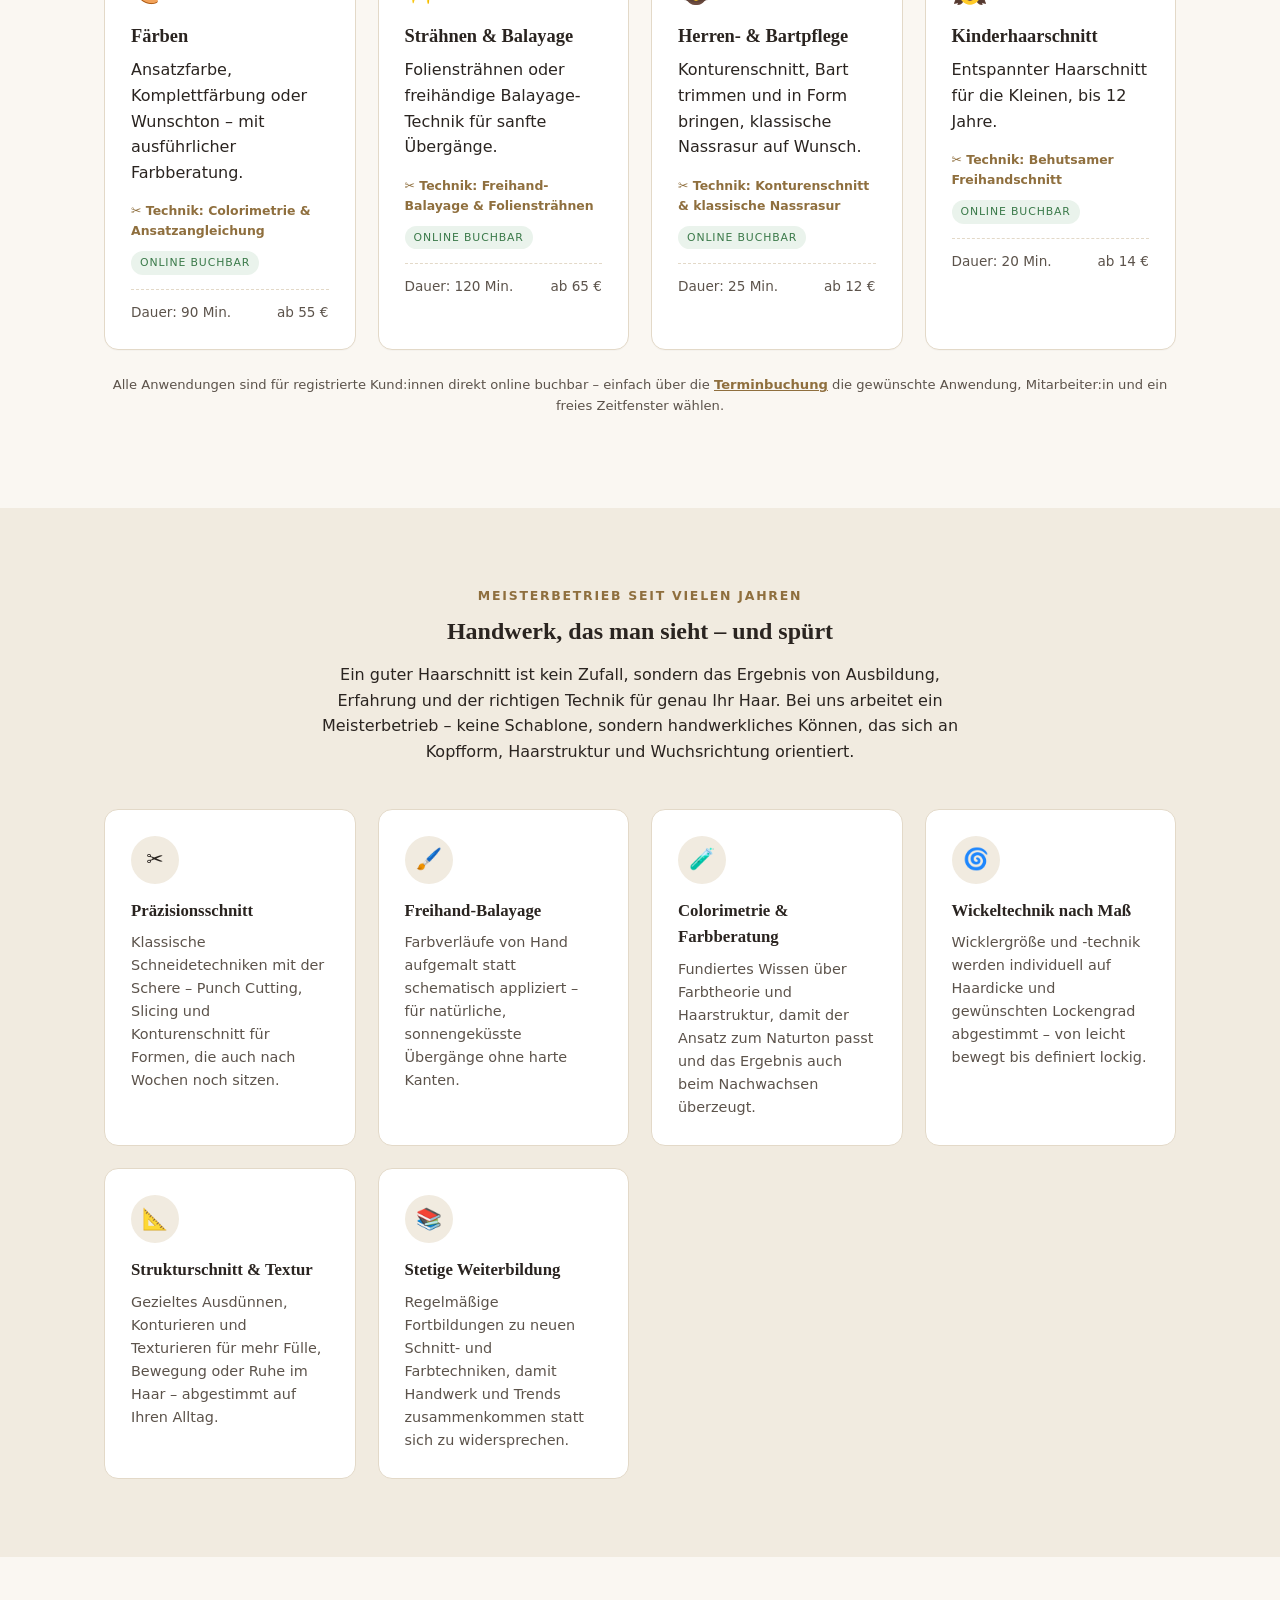
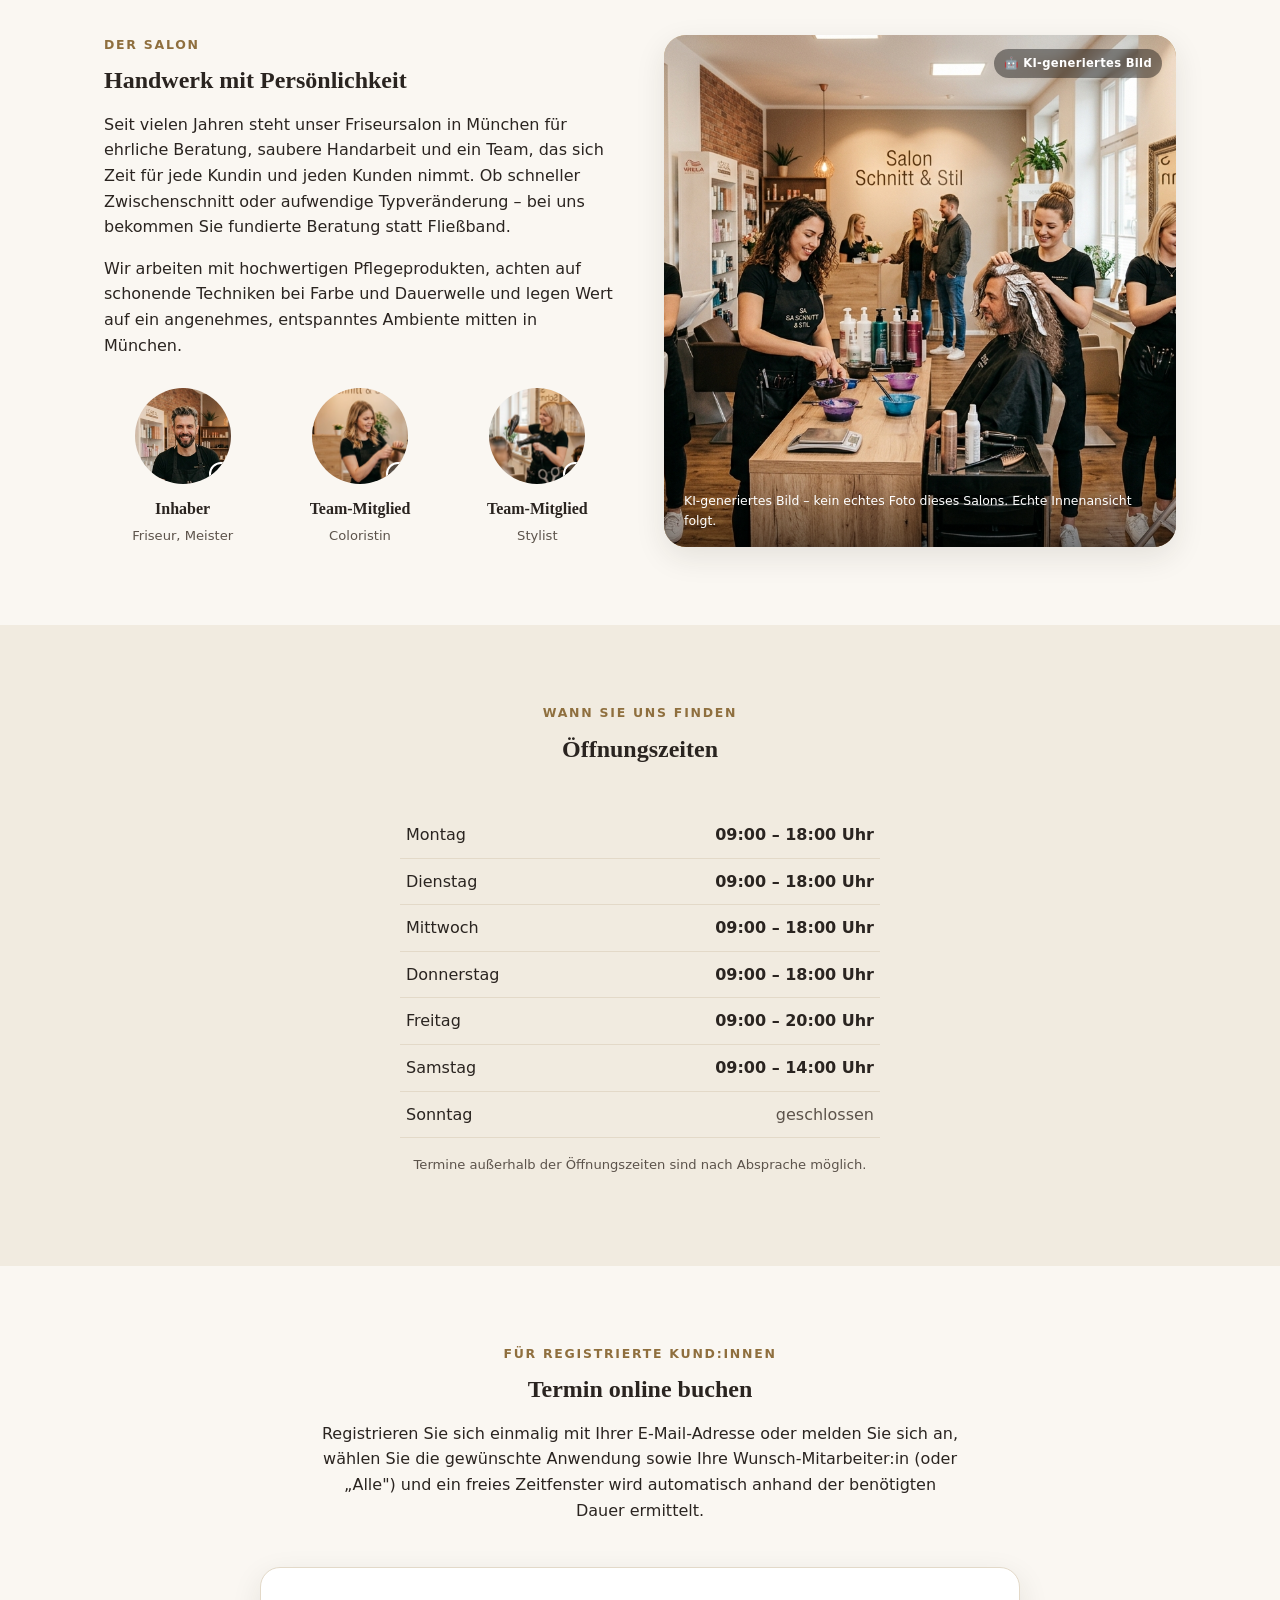
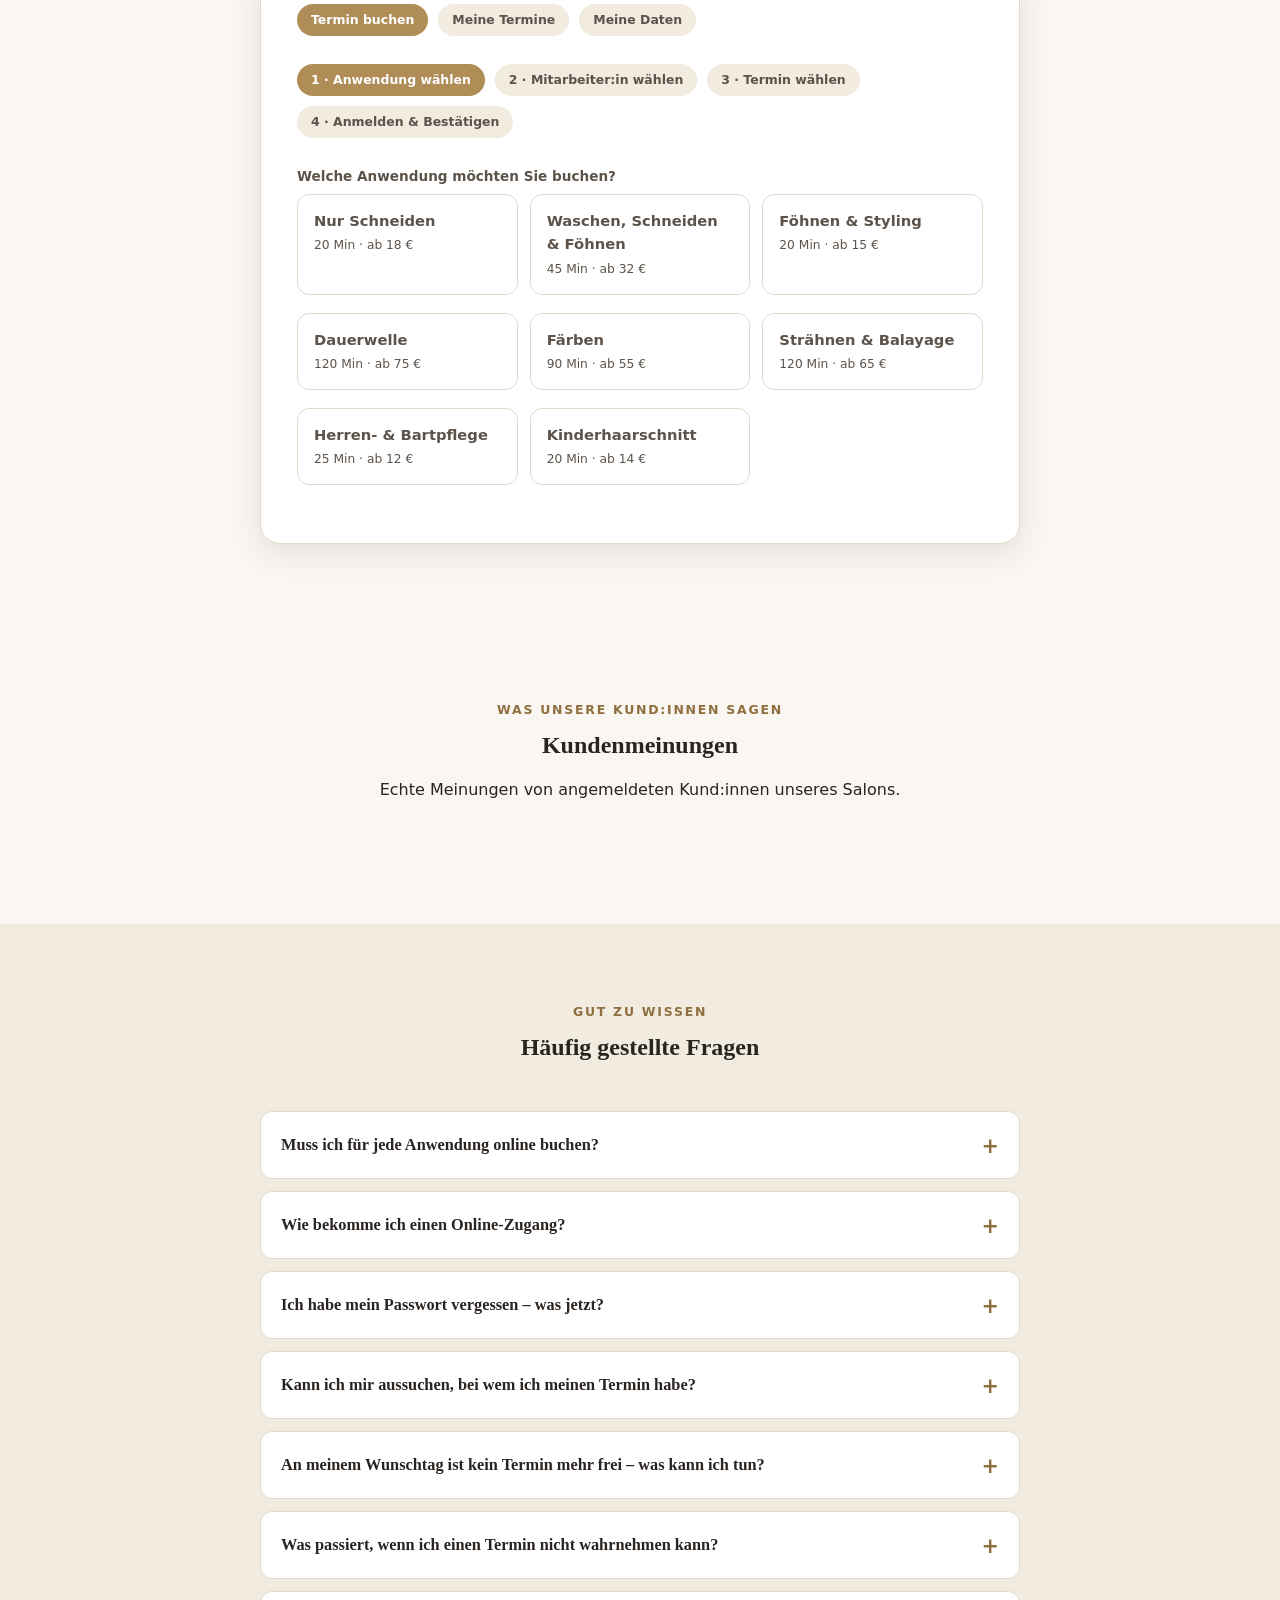
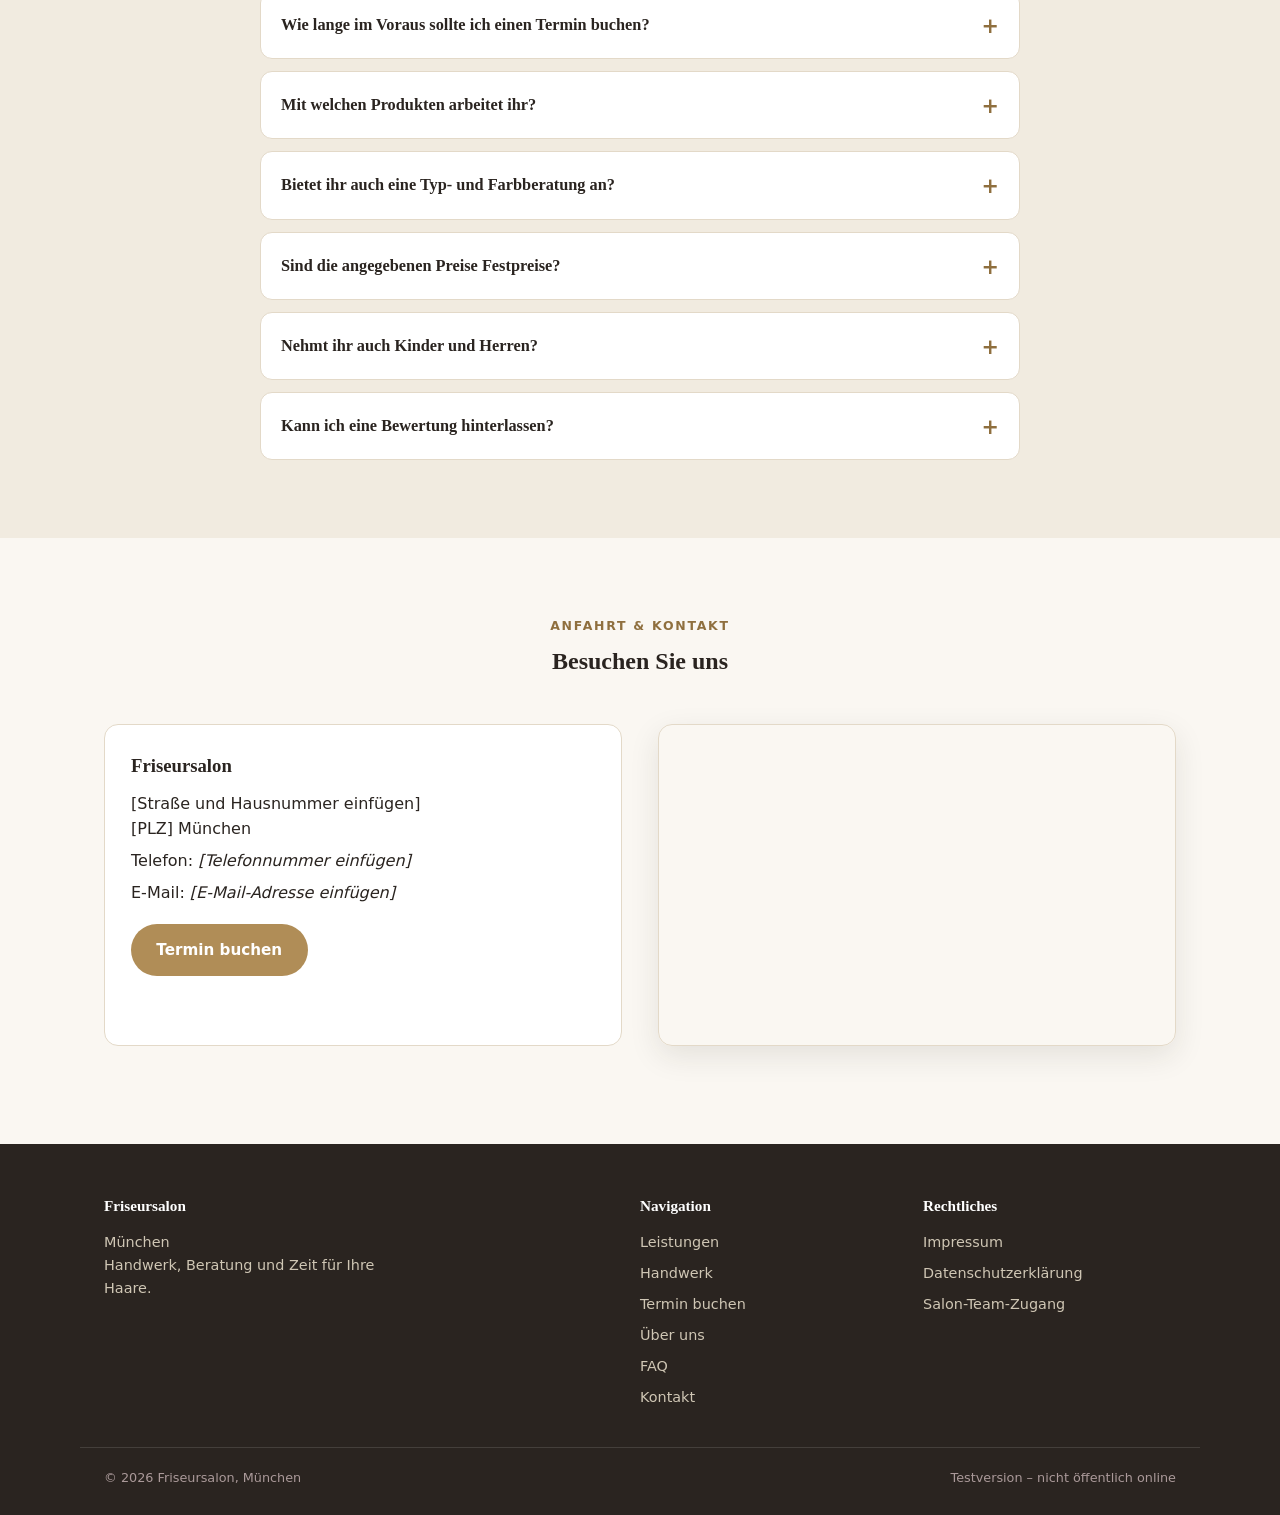
==== commit 738e01e2: "Friseur-Testseite: Montag ist kein Ruhetag mehr, normale Oeffnungszeiten CLOSED_DAYS in script.js en" ====
--- a/test/friseur/index.html
+++ b/test/friseur/index.html
@@ -49,7 +49,7 @@
           <a href="#leistungen" class="btn btn-outline">Leistungen ansehen</a>
         </div>
         <div class="hero-meta">
-          <div><strong>Di–Sa</strong>geöffnet</div>
+          <div><strong>Mo–Sa</strong>geöffnet</div>
           <div><strong>8</strong>buchbare Anwendungen</div>
           <div><strong>München</strong>Zentrum</div>
         </div>
@@ -272,7 +272,7 @@
         <h2>Öffnungszeiten</h2>
       </div>
       <table class="hours-table">
-        <tr class="closed"><td>Montag</td><td>Ruhetag</td></tr>
+        <tr><td>Montag</td><td>09:00 – 18:00 Uhr</td></tr>
         <tr><td>Dienstag</td><td>09:00 – 18:00 Uhr</td></tr>
         <tr><td>Mittwoch</td><td>09:00 – 18:00 Uhr</td></tr>
         <tr><td>Donnerstag</td><td>09:00 – 18:00 Uhr</td></tr>
